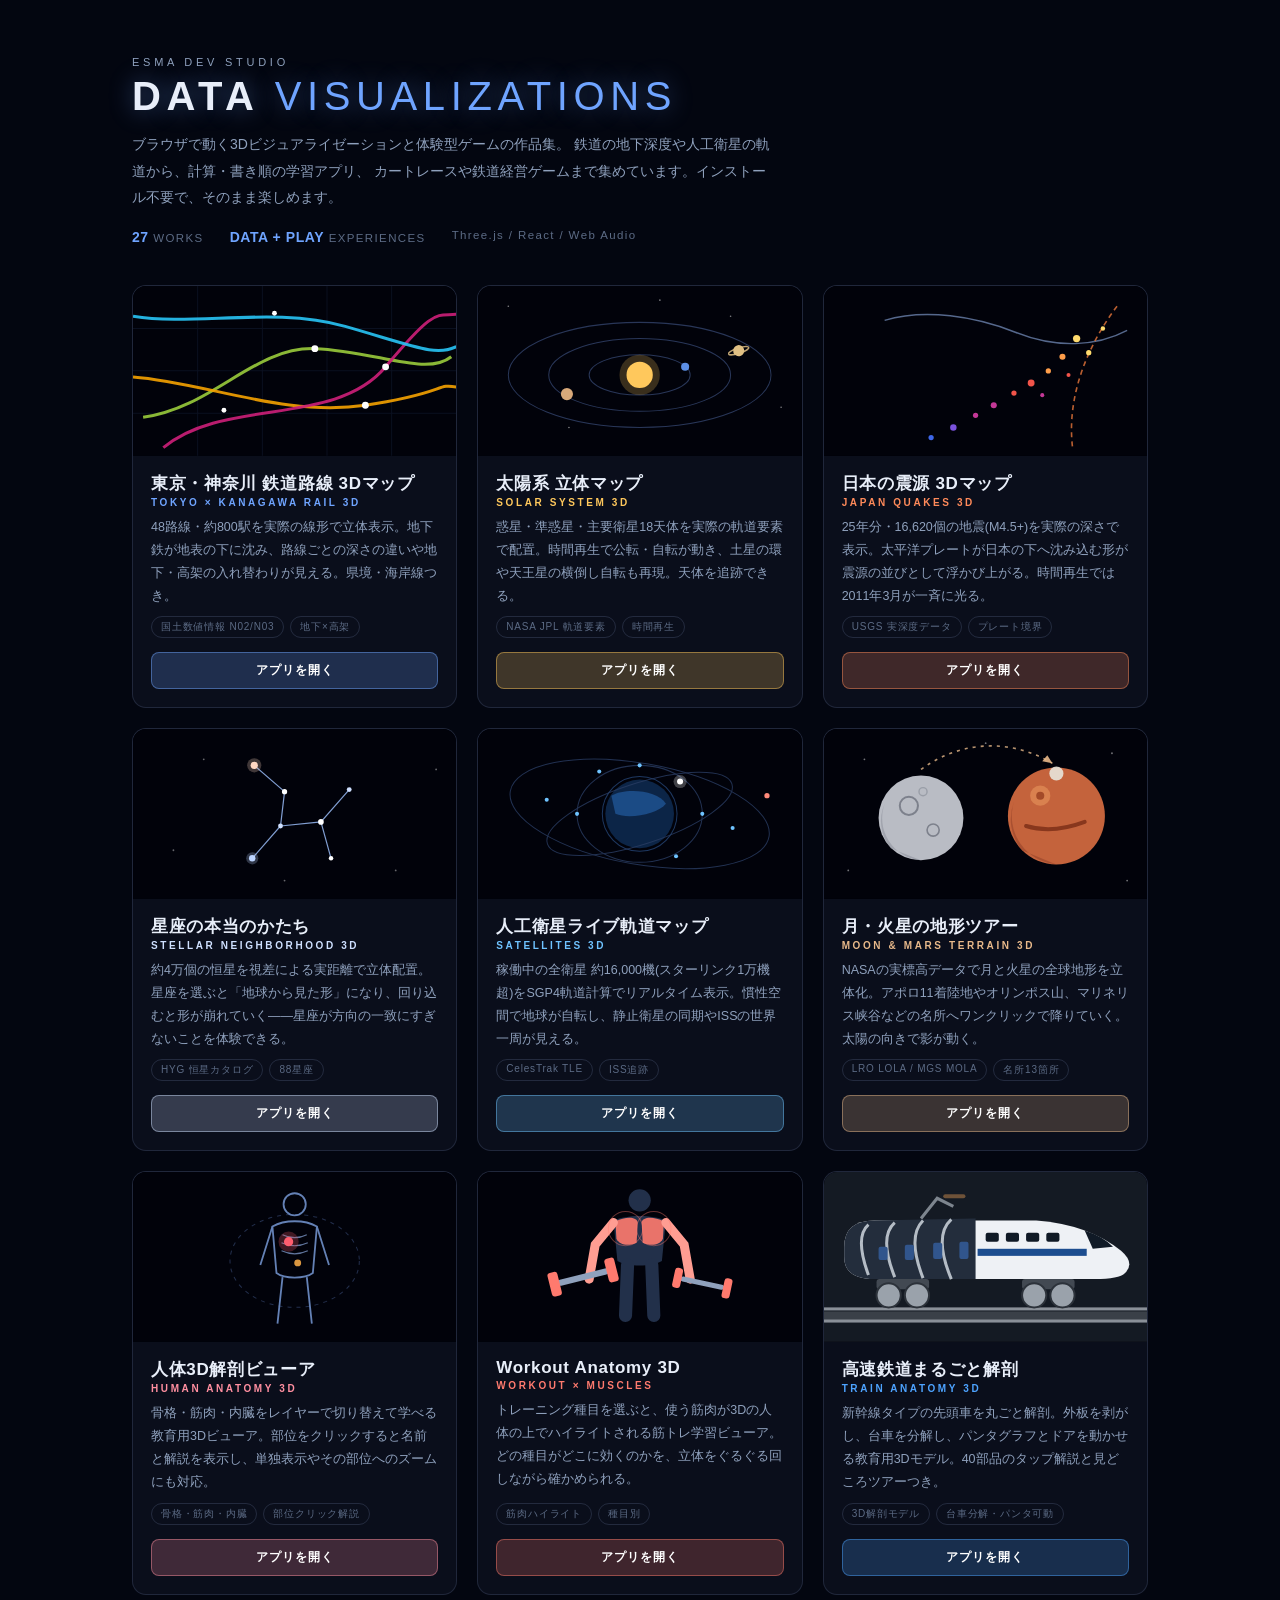
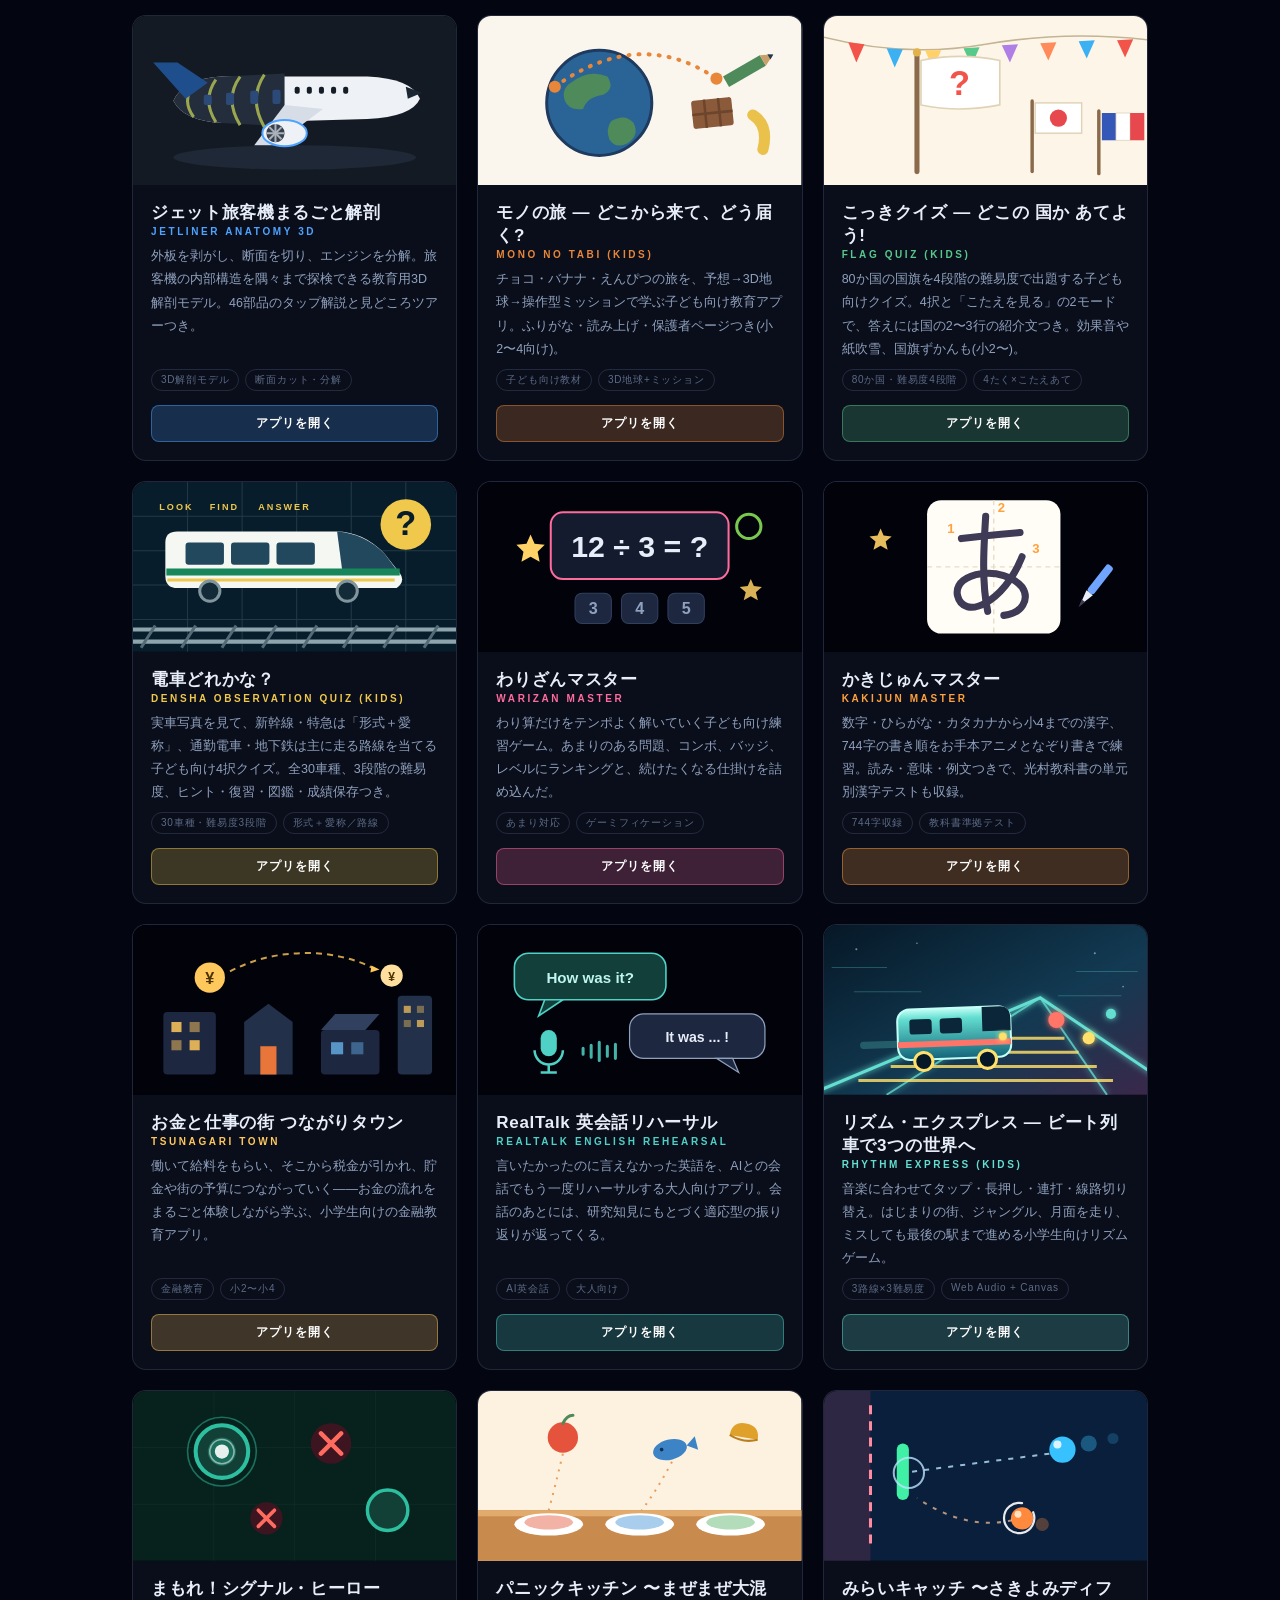
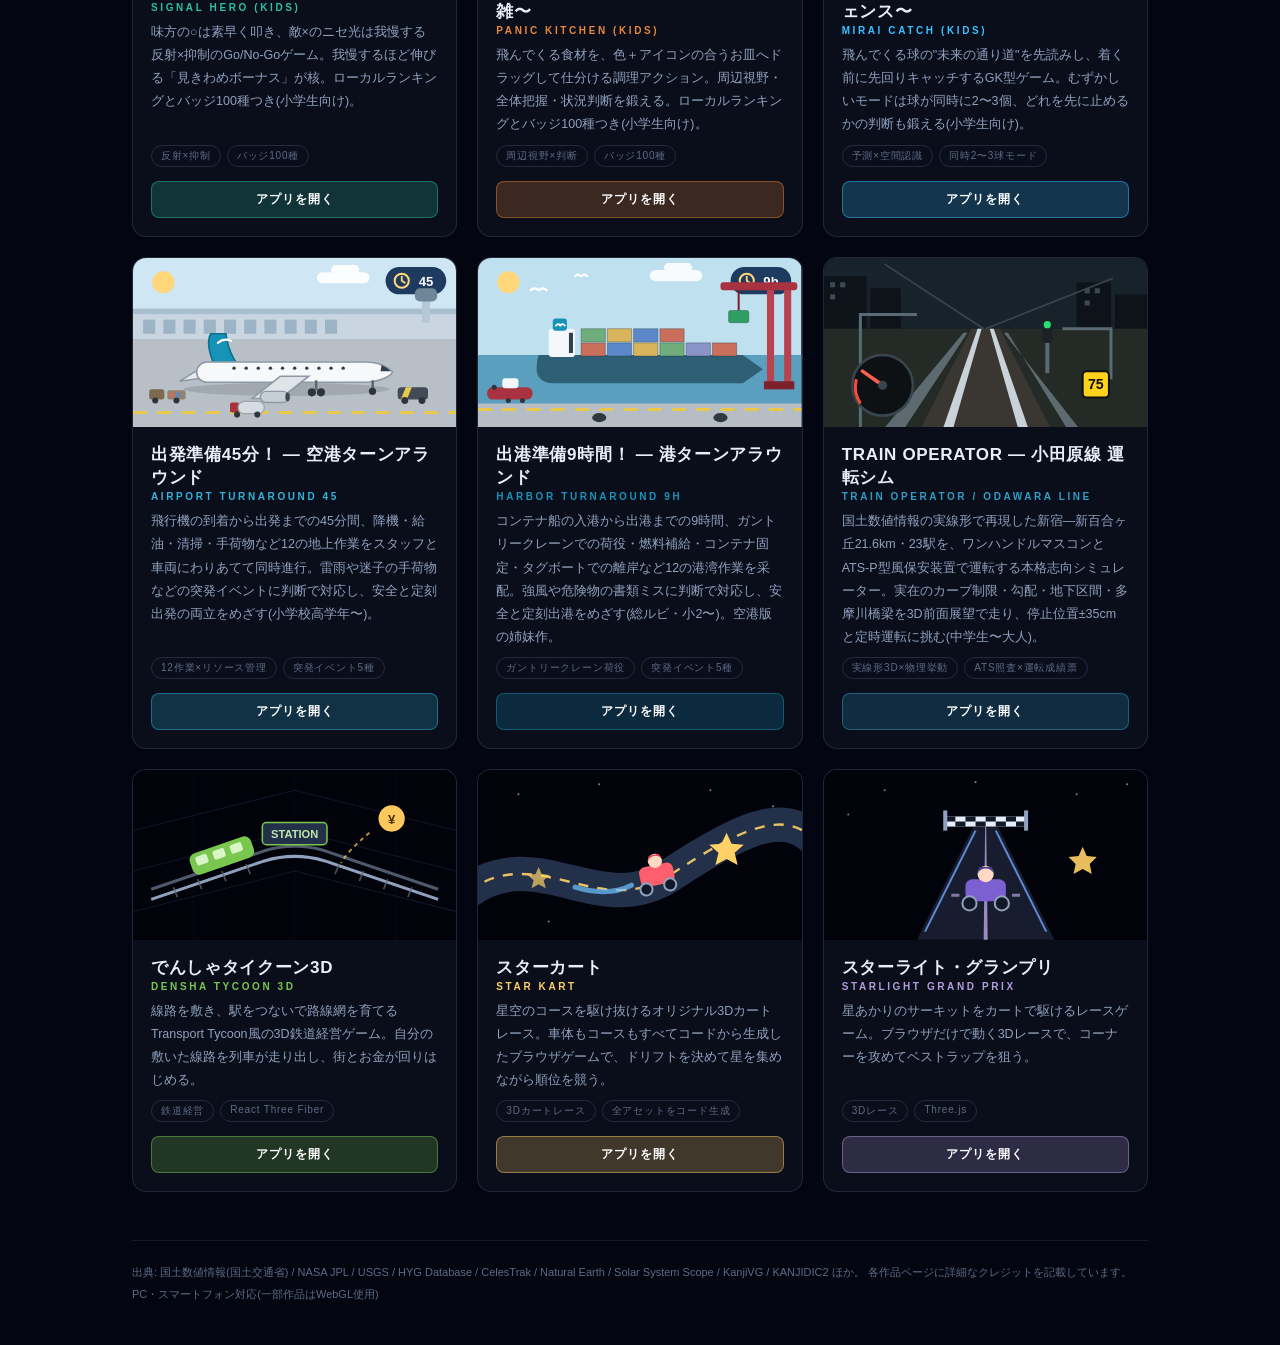
==== index.html @ 81627a3f "作品を8本追加 — 全27作品に - Workout Anatomy 3D (筋トレ×筋肉ハイライト) を解剖セクションへ - わりざんマスター / かきじゅんマスター / つながりタウン / Rea" ====
<!doctype html>
<html lang="ja">
<head>
<meta charset="UTF-8" />
<meta name="viewport" content="width=device-width, initial-scale=1.0" />
<title>ESMA DEV STUDIO — データビジュアライゼーション作品集</title>
<meta name="description" content="ブラウザで楽しめる3D作品と体験型ゲームの作品集。鉄道・宇宙・人体の立体表示に、学習アプリ「わりざんマスター」「かきじゅんマスター」「つながりタウン」、レース「スターカート」、経営「でんしゃタイクーン3D」、運転シミュレーター、英会話リハーサルまで全27作品。" />
<link rel="icon" href='data:image/svg+xml,<svg xmlns="http://www.w3.org/2000/svg" viewBox="0 0 100 100"><text y="80" font-size="80">✦</text></svg>' />
<style>
  :root {
    --bg: #030610;
    --panel: rgba(12, 17, 30, 0.85);
    --panel-border: rgba(150, 170, 220, 0.16);
    --text: #e8eef9;
    --text-dim: #8fa1bd;
    --text-faint: #5c6b85;
    --accent: #6fa4ff;
  }
  * { margin: 0; padding: 0; box-sizing: border-box; }
  body {
    background:
      radial-gradient(1200px 600px at 80% -10%, rgba(60, 90, 160, 0.16), transparent 60%),
      radial-gradient(900px 500px at 10% 110%, rgba(90, 60, 160, 0.10), transparent 60%),
      var(--bg);
    color: var(--text);
    font-family: "Segoe UI", "Yu Gothic UI", "Hiragino Sans", "Noto Sans JP", Meiryo, sans-serif;
    -webkit-font-smoothing: antialiased;
    min-height: 100vh;
  }
  .wrap { max-width: 1060px; margin: 0 auto; padding: 56px 22px 40px; }

  /* ---------- ヘッダー ---------- */
  .eyebrow { font-size: 11px; letter-spacing: 0.34em; color: var(--text-dim); }
  h1 {
    margin-top: 6px;
    font-size: clamp(28px, 5vw, 40px);
    font-weight: 800;
    letter-spacing: 0.14em;
    text-shadow: 0 0 24px rgba(111, 164, 255, 0.45);
  }
  h1 .thin { font-weight: 300; color: var(--accent); }
  .lede {
    margin-top: 12px;
    max-width: 640px;
    font-size: 14px;
    line-height: 1.9;
    color: var(--text-dim);
  }
  .stats {
    display: flex; flex-wrap: wrap; gap: 10px 26px;
    margin-top: 18px; font-size: 11.5px; color: var(--text-faint);
    letter-spacing: 0.12em;
  }
  .stats b { color: var(--accent); font-size: 14px; letter-spacing: 0.04em; }

  /* ---------- カード ---------- */
  .grid {
    margin-top: 40px;
    display: grid;
    grid-template-columns: repeat(auto-fit, minmax(300px, 1fr));
    gap: 20px;
  }
  .card {
    position: relative;
    display: flex; flex-direction: column;
    background: var(--panel);
    border: 1px solid var(--panel-border);
    border-radius: 14px;
    overflow: hidden;
    color: inherit;
    transition: transform 0.18s ease, border-color 0.18s ease, box-shadow 0.18s ease;
  }
  .card:hover {
    transform: translateY(-4px);
    border-color: var(--card-accent, var(--accent));
    box-shadow: 0 14px 40px rgba(0, 0, 0, 0.5), 0 0 24px color-mix(in srgb, var(--card-accent, var(--accent)) 25%, transparent);
  }
  .thumb { display: block; width: 100%; aspect-ratio: 16 / 8.4; background: #01020a; }
  .card-body { padding: 16px 18px 18px; display: flex; flex-direction: column; gap: 8px; flex: 1; }
  .card h2 { font-size: 17px; font-weight: 800; letter-spacing: 0.04em; }
  .card h2 .en {
    display: block; margin-top: 2px;
    font-size: 10px; font-weight: 600; letter-spacing: 0.26em; color: var(--card-accent, var(--accent));
  }
  .card p { font-size: 12.5px; line-height: 1.85; color: var(--text-dim); flex: 1; }
  .tags { display: flex; flex-wrap: wrap; gap: 6px; }
  .tag {
    font-size: 10px; letter-spacing: 0.08em; color: var(--text-faint);
    border: 1px solid rgba(150, 170, 220, 0.18); border-radius: 999px; padding: 3px 9px;
  }
  .card-links { display: flex; gap: 10px; margin-top: 6px; }
  .btn {
    flex: 1; text-align: center; text-decoration: none;
    font-size: 12px; font-weight: 700; letter-spacing: 0.08em;
    padding: 9px 0; border-radius: 8px;
    color: #fff; background: color-mix(in srgb, var(--card-accent, var(--accent)) 22%, transparent);
    border: 1px solid color-mix(in srgb, var(--card-accent, var(--accent)) 45%, transparent);
    transition: background 0.15s;
  }
  .btn:hover { background: color-mix(in srgb, var(--card-accent, var(--accent)) 38%, transparent); }
  /* カード全体をアプリへのリンクにする(stretched-link) */
  .btn.primary::after { content: ""; position: absolute; inset: 0; }

  /* ---------- フッター ---------- */
  footer {
    margin-top: 48px; padding-top: 20px;
    border-top: 1px solid rgba(150, 170, 220, 0.12);
    font-size: 11px; line-height: 2; color: var(--text-faint);
  }
</style>
</head>
<body>
<div class="wrap">
  <header>
    <div class="eyebrow">ESMA DEV STUDIO</div>
    <h1>DATA <span class="thin">VISUALIZATIONS</span></h1>
    <p class="lede">
      ブラウザで動く3Dビジュアライゼーションと体験型ゲームの作品集。
      鉄道の地下深度や人工衛星の軌道から、計算・書き順の学習アプリ、
      カートレースや鉄道経営ゲームまで集めています。インストール不要で、そのまま楽しめます。
    </p>
    <div class="stats">
      <span><b>27</b> WORKS</span>
      <span><b>DATA + PLAY</b> EXPERIENCES</span>
      <span>Three.js / React / Web Audio</span>
    </div>
  </header>

  <main class="grid">

    <!-- 鉄道 -->
    <div class="card" style="--card-accent:#6fa4ff">
      <svg class="thumb" viewBox="0 0 320 168" xmlns="http://www.w3.org/2000/svg">
        <rect width="320" height="168" fill="#01020a"/>
        <g opacity="0.25" stroke="#2a3d63" stroke-width="1">
          <path d="M0 42 H320 M0 84 H320 M0 126 H320 M64 0 V168 M128 0 V168 M192 0 V168 M256 0 V168"/>
        </g>
        <path d="M10 130 C 80 120, 120 60, 180 62 S 290 90, 315 70" fill="none" stroke="#9acb3b" stroke-width="3" opacity="0.9"/>
        <path d="M0 90 C 70 95, 150 130, 230 118 S 300 96, 320 100" fill="none" stroke="#f5a200" stroke-width="3" opacity="0.9"/>
        <path d="M30 160 C 90 110, 200 140, 250 80 S 300 30, 320 28" fill="none" stroke="#ce2079" stroke-width="3" opacity="0.9"/>
        <path d="M0 30 C 60 40, 140 20, 210 40 S 300 70, 320 60" fill="none" stroke="#29c5f6" stroke-width="3" opacity="0.9"/>
        <g fill="#fff">
          <circle cx="180" cy="62" r="3.4"/><circle cx="230" cy="118" r="3.4"/><circle cx="250" cy="80" r="3.4"/><circle cx="90" cy="123" r="2.4"/><circle cx="140" cy="27" r="2.4"/>
        </g>
      </svg>
      <div class="card-body">
        <h2>東京・神奈川 鉄道路線 3Dマップ<span class="en">TOKYO × KANAGAWA RAIL 3D</span></h2>
        <p>48路線・約800駅を実際の線形で立体表示。地下鉄が地表の下に沈み、路線ごとの深さの違いや地下・高架の入れ替わりが見える。県境・海岸線つき。</p>
        <div class="tags"><span class="tag">国土数値情報 N02/N03</span><span class="tag">地下×高架</span></div>
        <div class="card-links">
          <a class="btn primary" href="https://esma-dev-studio.github.io/tokyo-kanagawa-rail-3d/">アプリを開く</a>        </div>
      </div>
    </div>

    <!-- 太陽系 -->
    <div class="card" style="--card-accent:#ffc85c">
      <svg class="thumb" viewBox="0 0 320 168" xmlns="http://www.w3.org/2000/svg">
        <rect width="320" height="168" fill="#01020a"/>
        <g fill="#fff" opacity="0.5">
          <circle cx="30" cy="20" r="0.8"/><circle cx="90" cy="140" r="0.8"/><circle cx="250" cy="30" r="0.8"/><circle cx="300" cy="120" r="0.8"/><circle cx="180" cy="14" r="0.8"/>
        </g>
        <g fill="none" stroke="#3a4d7a" opacity="0.7">
          <ellipse cx="160" cy="88" rx="50" ry="20"/>
          <ellipse cx="160" cy="88" rx="90" ry="36"/>
          <ellipse cx="160" cy="88" rx="130" ry="52"/>
        </g>
        <circle cx="160" cy="88" r="13" fill="#ffc85c"/>
        <circle cx="160" cy="88" r="20" fill="#ffc85c" opacity="0.22"/>
        <circle cx="205" cy="80" r="4" fill="#5c8fe6"/>
        <circle cx="88" cy="107" r="6" fill="#d8a97a"/>
        <g transform="translate(258,64) rotate(-18)">
          <circle r="5.5" fill="#e0c084"/>
          <ellipse rx="10.5" ry="2.6" fill="none" stroke="#e0c084" stroke-width="1.4" opacity="0.85"/>
        </g>
      </svg>
      <div class="card-body">
        <h2>太陽系 立体マップ<span class="en">SOLAR SYSTEM 3D</span></h2>
        <p>惑星・準惑星・主要衛星18天体を実際の軌道要素で配置。時間再生で公転・自転が動き、土星の環や天王星の横倒し自転も再現。天体を追跡できる。</p>
        <div class="tags"><span class="tag">NASA JPL 軌道要素</span><span class="tag">時間再生</span></div>
        <div class="card-links">
          <a class="btn primary" href="https://esma-dev-studio.github.io/solar-system-3d/">アプリを開く</a>        </div>
      </div>
    </div>

    <!-- 震源 -->
    <div class="card" style="--card-accent:#ff8a5a">
      <svg class="thumb" viewBox="0 0 320 168" xmlns="http://www.w3.org/2000/svg">
        <rect width="320" height="168" fill="#01020a"/>
        <path d="M60 34 C 100 22, 150 30, 190 46 S 270 60, 300 44" fill="none" stroke="#7a93c4" stroke-width="1.4" opacity="0.7"/>
        <path d="M290 20 C 260 60, 240 110, 246 160" fill="none" stroke="#e8763a" stroke-width="1.6" opacity="0.8" stroke-dasharray="5 4"/>
        <g>
          <circle cx="250" cy="52" r="3.6" fill="#ffdb6e"/><circle cx="262" cy="66" r="2.6" fill="#ffdb6e"/>
          <circle cx="236" cy="70" r="3" fill="#ff9e4a"/><circle cx="222" cy="84" r="2.6" fill="#ff9e4a"/>
          <circle cx="205" cy="96" r="3.4" fill="#f2544a"/><circle cx="188" cy="106" r="2.6" fill="#f2544a"/>
          <circle cx="168" cy="118" r="3" fill="#c43897"/><circle cx="150" cy="128" r="2.6" fill="#c43897"/>
          <circle cx="128" cy="140" r="3.2" fill="#7a52dc"/><circle cx="106" cy="150" r="2.6" fill="#3d66e8"/>
          <circle cx="276" cy="42" r="2.2" fill="#ffdb6e"/><circle cx="216" cy="108" r="2" fill="#c43897"/><circle cx="242" cy="88" r="2" fill="#f2544a"/>
        </g>
      </svg>
      <div class="card-body">
        <h2>日本の震源 3Dマップ<span class="en">JAPAN QUAKES 3D</span></h2>
        <p>25年分・16,620個の地震(M4.5+)を実際の深さで表示。太平洋プレートが日本の下へ沈み込む形が震源の並びとして浮かび上がる。時間再生では2011年3月が一斉に光る。</p>
        <div class="tags"><span class="tag">USGS 実深度データ</span><span class="tag">プレート境界</span></div>
        <div class="card-links">
          <a class="btn primary" href="https://esma-dev-studio.github.io/japan-quakes-3d/">アプリを開く</a>        </div>
      </div>
    </div>

    <!-- 星座 -->
    <div class="card" style="--card-accent:#cfe0ff">
      <svg class="thumb" viewBox="0 0 320 168" xmlns="http://www.w3.org/2000/svg">
        <rect width="320" height="168" fill="#01020a"/>
        <g fill="#fff" opacity="0.4">
          <circle cx="40" cy="120" r="0.9"/><circle cx="70" cy="30" r="0.9"/><circle cx="260" cy="140" r="0.9"/><circle cx="300" cy="40" r="0.9"/><circle cx="150" cy="150" r="0.9"/>
        </g>
        <g stroke="#8fb0e8" stroke-width="1.2" opacity="0.9" fill="none">
          <path d="M120 36 L150 62 L146 96 L118 128 M146 96 L186 92 L214 60 M186 92 L196 128"/>
        </g>
        <g>
          <circle cx="120" cy="36" r="3.6" fill="#ffd9c4"/>
          <circle cx="150" cy="62" r="2.6" fill="#fff"/>
          <circle cx="146" cy="96" r="2.4" fill="#cfe0ff"/>
          <circle cx="118" cy="128" r="3.2" fill="#bcd4ff"/>
          <circle cx="186" cy="92" r="2.8" fill="#fff"/>
          <circle cx="214" cy="60" r="2.4" fill="#cfe0ff"/>
          <circle cx="196" cy="128" r="2.2" fill="#fff"/>
        </g>
        <circle cx="120" cy="36" r="7" fill="#ffd9c4" opacity="0.25"/>
        <circle cx="118" cy="128" r="6" fill="#bcd4ff" opacity="0.25"/>
      </svg>
      <div class="card-body">
        <h2>星座の本当のかたち<span class="en">STELLAR NEIGHBORHOOD 3D</span></h2>
        <p>約4万個の恒星を視差による実距離で立体配置。星座を選ぶと「地球から見た形」になり、回り込むと形が崩れていく——星座が方向の一致にすぎないことを体験できる。</p>
        <div class="tags"><span class="tag">HYG 恒星カタログ</span><span class="tag">88星座</span></div>
        <div class="card-links">
          <a class="btn primary" href="https://esma-dev-studio.github.io/constellations-3d/">アプリを開く</a>        </div>
      </div>
    </div>

    <!-- 人工衛星 -->
    <div class="card" style="--card-accent:#6fc3ff">
      <svg class="thumb" viewBox="0 0 320 168" xmlns="http://www.w3.org/2000/svg">
        <rect width="320" height="168" fill="#01020a"/>
        <circle cx="160" cy="84" r="34" fill="#0c2547"/>
        <path d="M132 66 C 145 58, 178 60, 186 74 C 178 84, 150 90, 136 84 Z" fill="#1d4f8c" opacity="0.9"/>
        <circle cx="160" cy="84" r="37" fill="none" stroke="#3b6fb8" opacity="0.5"/>
        <g fill="none" stroke="#2a3d63" opacity="0.8">
          <ellipse cx="160" cy="84" rx="62" ry="48"/>
          <ellipse cx="160" cy="84" rx="96" ry="30" transform="rotate(-18 160 84)"/>
          <ellipse cx="160" cy="84" rx="130" ry="50" transform="rotate(10 160 84)"/>
        </g>
        <g fill="#6fc3ff">
          <circle cx="160" cy="36" r="2"/><circle cx="222" cy="84" r="2"/><circle cx="98" cy="84" r="2"/>
          <circle cx="68" cy="70" r="2"/><circle cx="252" cy="98" r="2"/><circle cx="196" cy="126" r="2"/><circle cx="120" cy="42" r="2"/>
        </g>
        <circle cx="286" cy="66" r="2.6" fill="#ff8a7a"/>
        <circle cx="200" cy="52" r="3" fill="#fff"/>
        <circle cx="200" cy="52" r="6.5" fill="#fff" opacity="0.25"/>
      </svg>
      <div class="card-body">
        <h2>人工衛星ライブ軌道マップ<span class="en">SATELLITES 3D</span></h2>
        <p>稼働中の全衛星 約16,000機(スターリンク1万機超)をSGP4軌道計算でリアルタイム表示。慣性空間で地球が自転し、静止衛星の同期やISSの世界一周が見える。</p>
        <div class="tags"><span class="tag">CelesTrak TLE</span><span class="tag">ISS追跡</span></div>
        <div class="card-links">
          <a class="btn primary" href="https://esma-dev-studio.github.io/satellites-3d/">アプリを開く</a>        </div>
      </div>
    </div>

    <!-- 月・火星地形 -->
    <div class="card" style="--card-accent:#e8b98a">
      <svg class="thumb" viewBox="0 0 320 168" xmlns="http://www.w3.org/2000/svg">
        <rect width="320" height="168" fill="#01020a"/>
        <g fill="#fff" opacity="0.45">
          <circle cx="40" cy="30" r="0.9"/><circle cx="285" cy="24" r="0.9"/><circle cx="160" cy="14" r="0.9"/><circle cx="300" cy="150" r="0.9"/><circle cx="24" cy="140" r="0.9"/>
        </g>
        <!-- 月 -->
        <circle cx="96" cy="88" r="42" fill="#b9bcc4"/>
        <path d="M60 74 A42 42 0 0 0 66 118 L 96 130 A42 42 0 0 1 60 74 Z" fill="#8f939d" opacity="0.55"/>
        <circle cx="84" cy="76" r="9" fill="none" stroke="#7d818c" stroke-width="2"/>
        <circle cx="108" cy="100" r="6" fill="none" stroke="#7d818c" stroke-width="1.6"/>
        <circle cx="98" cy="62" r="4" fill="none" stroke="#83879291" stroke-width="1.4"/>
        <!-- 火星 -->
        <circle cx="230" cy="86" r="48" fill="#c4633c"/>
        <path d="M188 72 A48 48 0 0 0 196 120 L 230 134 A48 48 0 0 1 188 72 Z" fill="#8f3f26" opacity="0.5"/>
        <path d="M200 96 Q 226 104 258 92" fill="none" stroke="#7e3018" stroke-width="4" stroke-linecap="round" opacity="0.85"/>
        <circle cx="214" cy="66" r="10" fill="#d9814f"/>
        <circle cx="214" cy="66" r="4" fill="#a34a28"/>
        <circle cx="230" cy="44" r="7" fill="#e8e4da" opacity="0.9"/>
        <!-- 飛行アーク -->
        <path d="M96 40 C 140 8, 190 12, 226 34" fill="none" stroke="#e8b98a" stroke-width="1.6" stroke-dasharray="3 5" opacity="0.8"/>
        <polygon points="226,34 216,32 221,26" fill="#e8b98a" opacity="0.9"/>
      </svg>
      <div class="card-body">
        <h2>月・火星の地形ツアー<span class="en">MOON & MARS TERRAIN 3D</span></h2>
        <p>NASAの実標高データで月と火星の全球地形を立体化。アポロ11着陸地やオリンポス山、マリネリス峡谷などの名所へワンクリックで降りていく。太陽の向きで影が動く。</p>
        <div class="tags"><span class="tag">LRO LOLA / MGS MOLA</span><span class="tag">名所13箇所</span></div>
        <div class="card-links">
          <a class="btn primary" href="https://esma-dev-studio.github.io/planet-terrain-3d/">アプリを開く</a>
        </div>
      </div>
    </div>

    <!-- 人体 -->
    <div class="card" style="--card-accent:#ff8fa0">
      <svg class="thumb" viewBox="0 0 320 168" xmlns="http://www.w3.org/2000/svg">
        <rect width="320" height="168" fill="#01020a"/>
        <ellipse cx="160" cy="88" rx="64" ry="46" fill="none" stroke="#3a4d7a" opacity="0.6" stroke-dasharray="4 5"/>
        <g fill="none" stroke="#6f8fc8" stroke-width="1.8" opacity="0.9">
          <circle cx="160" cy="32" r="11"/>
          <path d="M138 54 C 150 47, 170 47, 182 54 L 178 100 C 170 106, 150 106, 142 100 Z"/>
          <path d="M138 54 L 126 92 M182 54 L 194 92"/>
          <path d="M148 104 L 143 150 M172 104 L 177 150"/>
        </g>
        <g fill="none" stroke="#8aa8dd" stroke-width="1.1" opacity="0.7">
          <path d="M148 62 Q 160 68 172 62"/>
          <path d="M147 70 Q 160 76 173 70"/>
          <path d="M147 78 Q 160 84 173 78"/>
        </g>
        <circle cx="154" cy="69" r="4.6" fill="#ff5d6e"/>
        <circle cx="154" cy="69" r="10" fill="#ff5d6e" opacity="0.25"/>
        <circle cx="163" cy="90" r="3.4" fill="#ffb14a" opacity="0.85"/>
      </svg>
      <div class="card-body">
        <h2>人体3D解剖ビューア<span class="en">HUMAN ANATOMY 3D</span></h2>
        <p>骨格・筋肉・内臓をレイヤーで切り替えて学べる教育用3Dビューア。部位をクリックすると名前と解説を表示し、単独表示やその部位へのズームにも対応。</p>
        <div class="tags"><span class="tag">骨格・筋肉・内臓</span><span class="tag">部位クリック解説</span></div>
        <div class="card-links">
          <a class="btn primary" href="https://esma-dev-studio.github.io/anatomy-3d-viewer/">アプリを開く</a>        </div>
      </div>
    </div>

    <!-- 筋トレ3D -->
    <div class="card" style="--card-accent:#ff7a6e">
      <svg class="thumb" viewBox="0 0 320 168" xmlns="http://www.w3.org/2000/svg">
        <rect width="320" height="168" fill="#01020a"/>
        <!-- 人体(正面) 胸・腕ハイライト -->
        <g transform="translate(160,14)">
          <circle cx="0" cy="14" r="11" fill="#22304a"/>
          <path d="M-26 34 C -12 28, 12 28, 26 34 L 22 74 C 12 80, -12 80, -22 74 Z" fill="#22304a"/>
          <path d="M-24 35 C -14 30, -3 30, -2 36 L -3 56 C -12 60, -20 58, -23 52 Z" fill="#ff7a6e" opacity="0.9"/>
          <path d="M24 35 C 14 30, 3 30, 2 36 L 3 56 C 12 60, 20 58, 23 52 Z" fill="#ff7a6e" opacity="0.9"/>
          <path d="M-26 36 L -44 58 L -50 92" stroke="#ff9d92" stroke-width="9" stroke-linecap="round" fill="none"/>
          <path d="M26 36 L 44 58 L 50 92" stroke="#ff9d92" stroke-width="9" stroke-linecap="round" fill="none"/>
          <path d="M-12 78 L -14 128 M12 78 L 14 128" stroke="#22304a" stroke-width="13" stroke-linecap="round"/>
        </g>
        <!-- ダンベル -->
        <g transform="translate(104,104) rotate(-14)">
          <rect x="-26" y="-3" width="52" height="6" rx="3" fill="#8fa1bd"/>
          <rect x="-34" y="-12" width="10" height="24" rx="3" fill="#ff7a6e"/>
          <rect x="24" y="-12" width="10" height="24" rx="3" fill="#ff7a6e"/>
        </g>
        <g transform="translate(222,110) rotate(12)">
          <rect x="-22" y="-2.5" width="44" height="5" rx="2.5" fill="#8fa1bd"/>
          <rect x="-29" y="-10" width="8" height="20" rx="3" fill="#ff7a6e"/>
          <rect x="21" y="-10" width="8" height="20" rx="3" fill="#ff7a6e"/>
        </g>
        <!-- 効いている部位のパルス -->
        <circle cx="146" cy="56" r="17" fill="none" stroke="#ff7a6e" opacity="0.4"/>
        <circle cx="174" cy="56" r="17" fill="none" stroke="#ff7a6e" opacity="0.4"/>
      </svg>
      <div class="card-body">
        <h2>Workout Anatomy 3D<span class="en">WORKOUT × MUSCLES</span></h2>
        <p>トレーニング種目を選ぶと、使う筋肉が3Dの人体の上でハイライトされる筋トレ学習ビューア。どの種目がどこに効くのかを、立体をぐるぐる回しながら確かめられる。</p>
        <div class="tags"><span class="tag">筋肉ハイライト</span><span class="tag">種目別</span></div>
        <div class="card-links">
          <a class="btn primary" href="https://esma-dev-studio.github.io/workout-anatomy-3d/">アプリを開く</a>        </div>
      </div>
    </div>

    <!-- 高速鉄道まるごと解剖 -->
    <div class="card" style="--card-accent:#4da3ff">
      <svg class="thumb" viewBox="0 0 320 168" xmlns="http://www.w3.org/2000/svg">
        <rect width="320" height="168" fill="#141a23"/>
        <!-- 線路 -->
        <rect x="0" y="138" width="320" height="10" fill="#3a4048"/>
        <rect x="0" y="134" width="320" height="3" fill="#8a9098"/>
        <rect x="0" y="146" width="320" height="3" fill="#8a9098"/>
        <!-- 車体(前半カットで内部) -->
        <path d="M20 74 q0 -26 30 -26 L210 48 q52 4 84 30 q14 12 4 22 q-6 6 -30 6 L50 106 q-30 0 -30 -22 Z" fill="#eef1f5"/>
        <path d="M20 74 q0 -26 30 -26 L150 46 L150 106 L50 106 q-30 0 -30 -22 Z" fill="#232d3c"/>
        <!-- 骨組み -->
        <g stroke="#b4bcc5" stroke-width="3" fill="none">
          <path d="M44 52 q-14 12 0 50"/>
          <path d="M70 50 q-16 14 0 54"/>
          <path d="M98 48 q-16 16 0 57"/>
          <path d="M126 47 q-18 16 0 59"/>
        </g>
        <!-- 座席 -->
        <g fill="#31558c">
          <rect x="54" y="74" width="9" height="13" rx="2"/>
          <rect x="80" y="72" width="9" height="15" rx="2"/>
          <rect x="108" y="70" width="9" height="16" rx="2"/>
          <rect x="134" y="69" width="9" height="17" rx="2"/>
        </g>
        <!-- 青帯・窓・運転台 -->
        <rect x="152" y="76" width="108" height="7" fill="#1c4d8f"/>
        <g fill="#101a26">
          <rect x="160" y="60" width="13" height="9" rx="2"/>
          <rect x="180" y="60" width="13" height="9" rx="2"/>
          <rect x="200" y="60" width="13" height="9" rx="2"/>
          <rect x="220" y="60" width="13" height="9" rx="2"/>
        </g>
        <path d="M258 58 q18 6 28 16 l-20 2 Z" fill="#101a26"/>
        <!-- パンタグラフ -->
        <g stroke="#7d858e" stroke-width="3" fill="none">
          <path d="M96 46 L112 26 L128 34"/>
        </g>
        <rect x="118" y="22" width="22" height="4" rx="2" fill="#6e5238"/>
        <!-- 台車 -->
        <g fill="#424952">
          <rect x="52" y="106" width="52" height="10" rx="3"/>
          <rect x="196" y="106" width="52" height="10" rx="3"/>
        </g>
        <g fill="#9aa2ab" stroke="#2c323a" stroke-width="2">
          <circle cx="64" cy="122" r="12"/>
          <circle cx="92" cy="122" r="12"/>
          <circle cx="208" cy="122" r="12"/>
          <circle cx="236" cy="122" r="12"/>
        </g>
      </svg>
      <div class="card-body">
        <h2>高速鉄道まるごと解剖<span class="en">TRAIN ANATOMY 3D</span></h2>
        <p>新幹線タイプの先頭車を丸ごと解剖。外板を剥がし、台車を分解し、パンタグラフとドアを動かせる教育用3Dモデル。40部品のタップ解説と見どころツアーつき。</p>
        <div class="tags"><span class="tag">3D解剖モデル</span><span class="tag">台車分解・パンタ可動</span></div>
        <div class="card-links">
          <a class="btn primary" href="https://esma-dev-studio.github.io/train-anatomy-3d/">アプリを開く</a>
        </div>
      </div>
    </div>

    <!-- ジェット旅客機まるごと解剖 -->
    <div class="card" style="--card-accent:#4da3ff">
      <svg class="thumb" viewBox="0 0 320 168" xmlns="http://www.w3.org/2000/svg">
        <rect width="320" height="168" fill="#141a23"/>
        <ellipse cx="160" cy="140" rx="120" ry="12" fill="#1e2836"/>
        <!-- 胴体(後半は外板・前半はカットして内部) -->
        <path d="M40 84 q10 -22 48 -24 L232 60 q44 2 52 22 q-8 18 -52 20 L88 106 q-38 -2 -48 -22 Z" fill="#eef1f5"/>
        <path d="M40 84 q10 -22 48 -24 L150 57 L150 109 L88 106 q-38 -2 -48 -22 Z" fill="#232d3c"/>
        <!-- フレーム(黄緑の骨) -->
        <g stroke="#9aa74e" stroke-width="3" fill="none">
          <path d="M60 68 q-12 16 0 32"/>
          <path d="M82 63 q-14 20 0 42"/>
          <path d="M106 60 q-16 22 0 48"/>
          <path d="M130 58 q-16 24 0 52"/>
        </g>
        <!-- 座席 -->
        <g fill="#2c4a78">
          <rect x="70" y="78" width="8" height="10" rx="2"/>
          <rect x="92" y="76" width="8" height="12" rx="2"/>
          <rect x="116" y="74" width="8" height="13" rx="2"/>
          <rect x="138" y="73" width="8" height="14" rx="2"/>
        </g>
        <!-- コックピット窓・客室窓 -->
        <path d="M270 70 l16 6 l-14 6 Z" fill="#1b2733"/>
        <g fill="#141c26">
          <rect x="160" y="70" width="5" height="7" rx="2"/>
          <rect x="172" y="70" width="5" height="7" rx="2"/>
          <rect x="184" y="70" width="5" height="7" rx="2"/>
          <rect x="196" y="70" width="5" height="7" rx="2"/>
          <rect x="208" y="70" width="5" height="7" rx="2"/>
        </g>
        <!-- 尾翼 -->
        <path d="M52 82 L20 46 L44 46 L74 66 Z" fill="#1f4e8c"/>
        <!-- 主翼+エンジン -->
        <path d="M150 88 L120 128 L140 128 L188 92 Z" fill="#d7dde6"/>
        <ellipse cx="150" cy="116" rx="22" ry="13" fill="#eef1f5" stroke="#4da3ff" stroke-width="2"/>
        <circle cx="141" cy="116" r="9" fill="#39404b"/>
        <g stroke="#aab2bc" stroke-width="2">
          <line x1="141" y1="107" x2="141" y2="125"/>
          <line x1="132" y1="116" x2="150" y2="116"/>
          <line x1="135" y1="110" x2="147" y2="122"/>
          <line x1="147" y1="110" x2="135" y2="122"/>
        </g>
      </svg>
      <div class="card-body">
        <h2>ジェット旅客機まるごと解剖<span class="en">JETLINER ANATOMY 3D</span></h2>
        <p>外板を剥がし、断面を切り、エンジンを分解。旅客機の内部構造を隅々まで探検できる教育用3D解剖モデル。46部品のタップ解説と見どころツアーつき。</p>
        <div class="tags"><span class="tag">3D解剖モデル</span><span class="tag">断面カット・分解</span></div>
        <div class="card-links">
          <a class="btn primary" href="https://esma-dev-studio.github.io/aircraft-anatomy-3d/">アプリを開く</a>
        </div>
      </div>
    </div>

    <!-- モノの旅 -->
    <div class="card" style="--card-accent:#e8873a">
      <svg class="thumb" viewBox="0 0 320 168" xmlns="http://www.w3.org/2000/svg">
        <rect width="320" height="168" fill="#faf6ee"/>
        <circle cx="120" cy="86" r="52" fill="#2a6496"/>
        <path d="M92 66 q18 -14 36 -6 q8 12 -4 18 q-16 2 -20 14 q-14 2 -18 -8 q-4 -12 6 -18 Z" fill="#4f8a5b"/>
        <path d="M132 104 q14 -8 22 2 q6 12 -6 20 q-12 6 -18 -4 q-4 -10 2 -18 Z" fill="#4f8a5b"/>
        <circle cx="120" cy="86" r="52" fill="none" stroke="#1f3a5f" stroke-width="3"/>
        <path d="M76 70 Q 160 10 236 62" fill="none" stroke="#e8873a" stroke-width="4" stroke-linecap="round" stroke-dasharray="1 9"/>
        <circle cx="76" cy="70" r="6" fill="#e8873a"/>
        <circle cx="236" cy="62" r="6" fill="#e8873a"/>
        <g transform="translate(232,96) rotate(-6)">
          <rect x="-20" y="-14" width="40" height="28" rx="3" fill="#8a5a3b"/>
          <line x1="-7" y1="-14" x2="-7" y2="14" stroke="#6d452c" stroke-width="2.5"/>
          <line x1="7" y1="-14" x2="7" y2="14" stroke="#6d452c" stroke-width="2.5"/>
          <line x1="-20" y1="0" x2="20" y2="0" stroke="#6d452c" stroke-width="2.5"/>
        </g>
        <g transform="translate(280,120)">
          <path d="M-8 -22 q16 10 10 34" fill="none" stroke="#e9c14b" stroke-width="11" stroke-linecap="round"/>
        </g>
        <g transform="translate(268,52) rotate(-30)">
          <rect x="-26" y="-6" width="42" height="12" fill="#4f8a5b"/>
          <path d="M16 -6 L28 0 L16 6 Z" fill="#c9a06a"/>
          <path d="M23 -3 L28 0 L23 3 Z" fill="#22384f"/>
        </g>
      </svg>
      <div class="card-body">
        <h2>モノの旅 ― どこから来て、どう届く?<span class="en">MONO NO TABI (KIDS)</span></h2>
        <p>チョコ・バナナ・えんぴつの旅を、予想→3D地球→操作型ミッションで学ぶ子ども向け教育アプリ。ふりがな・読み上げ・保護者ページつき(小2〜4向け)。</p>
        <div class="tags"><span class="tag">子ども向け教材</span><span class="tag">3D地球+ミッション</span></div>
        <div class="card-links">
          <a class="btn primary" href="https://esma-dev-studio.github.io/mono-no-tabi/">アプリを開く</a>
        </div>
      </div>
    </div>

    <!-- こっきクイズ -->
    <div class="card" style="--card-accent:#57c98a">
      <svg class="thumb" viewBox="0 0 320 168" xmlns="http://www.w3.org/2000/svg">
        <rect width="320" height="168" fill="#fdf6e8"/>
        <!-- 万国旗ガーランド -->
        <path d="M-4 20 Q 80 42 160 28 T 324 24" fill="none" stroke="#c4b494" stroke-width="1.6"/>
        <g>
          <polygon points="24,26 40,28 32,46" fill="#f2544a"/>
          <polygon points="62,32 78,33 70,51" fill="#3bb0f2"/>
          <polygon points="100,34 116,34 108,52" fill="#ffd166"/>
          <polygon points="138,32 154,31 146,49" fill="#57c98a"/>
          <polygon points="176,29 192,28 184,46" fill="#b07fe6"/>
          <polygon points="214,27 230,26 222,44" fill="#ff8a5a"/>
          <polygon points="252,25 268,24 260,42" fill="#3bb0f2"/>
          <polygon points="290,24 306,23 298,41" fill="#f2544a"/>
        </g>
        <!-- 大きな旗: はてな -->
        <g transform="translate(92,96)">
          <line x1="0" y1="-56" x2="0" y2="58" stroke="#8a6a4a" stroke-width="5" stroke-linecap="round"/>
          <circle cx="0" cy="-60" r="4" fill="#e2b34a"/>
          <path d="M4 -52 Q 42 -60 82 -52 L 82 -8 Q 42 0 4 -8 Z" fill="#ffffff" stroke="#e0d2b6" stroke-width="1.6"/>
          <text x="42" y="-18" font-size="34" font-weight="800" text-anchor="middle" fill="#f2544a" font-family="Segoe UI, sans-serif">?</text>
        </g>
        <!-- 日の丸 -->
        <g transform="translate(206,122)">
          <line x1="0" y1="-38" x2="0" y2="32" stroke="#8a6a4a" stroke-width="3.4" stroke-linecap="round"/>
          <rect x="3" y="-36" width="46" height="30" fill="#ffffff" stroke="#e0d2b6" stroke-width="1.4"/>
          <circle cx="26" cy="-21" r="8.5" fill="#e6484d"/>
        </g>
        <!-- 三色旗 -->
        <g transform="translate(272,128)">
          <line x1="0" y1="-34" x2="0" y2="28" stroke="#8a6a4a" stroke-width="3.4" stroke-linecap="round"/>
          <rect x="3" y="-32" width="14" height="27" fill="#3557b7"/>
          <rect x="17" y="-32" width="14" height="27" fill="#ffffff" stroke="#e0d2b6" stroke-width="0.8"/>
          <rect x="31" y="-32" width="14" height="27" fill="#e6484d"/>
        </g>
      </svg>
      <div class="card-body">
        <h2>こっきクイズ ― どこの 国か あてよう!<span class="en">FLAG QUIZ (KIDS)</span></h2>
        <p>80か国の国旗を4段階の難易度で出題する子ども向けクイズ。4択と「こたえを見る」の2モードで、答えには国の2〜3行の紹介文つき。効果音や紙吹雪、国旗ずかんも(小2〜)。</p>
        <div class="tags"><span class="tag">80か国・難易度4段階</span><span class="tag">4たく×こたえあて</span></div>
        <div class="card-links">
          <a class="btn primary" href="https://esma-dev-studio.github.io/flag-quiz/">アプリを開く</a>
        </div>
      </div>
    </div>

    <!-- 電車どれかな？ -->
    <div class="card" style="--card-accent:#f0c84b">
      <svg class="thumb" viewBox="0 0 320 168" xmlns="http://www.w3.org/2000/svg">
        <rect width="320" height="168" fill="#071d2b"/>
        <g opacity="0.28" stroke="#6a8794" stroke-width="1">
          <path d="M0 34 H320 M0 68 H320 M0 102 H320 M0 136 H320"/>
          <path d="M54 0 V168 M108 0 V168 M162 0 V168 M216 0 V168 M270 0 V168"/>
        </g>
        <!-- 線路 -->
        <path d="M0 146 H320" stroke="#8fa5ad" stroke-width="4"/>
        <path d="M0 158 H320" stroke="#8fa5ad" stroke-width="4"/>
        <g stroke="#526b76" stroke-width="3">
          <path d="M22 142 L8 164 M62 142 L48 164 M102 142 L88 164 M142 142 L128 164 M182 142 L168 164 M222 142 L208 164 M262 142 L248 164 M302 142 L288 164"/>
        </g>
        <!-- 電車 -->
        <g transform="translate(24 42)">
          <path d="M8 18 Q8 7 20 7 H177 Q204 7 225 29 L240 48 Q246 56 237 63 H20 Q8 63 8 51 Z" fill="#f4f7f2"/>
          <path d="M178 7 Q205 9 225 29 L237 45 H183 Z" fill="#22485d"/>
          <rect x="28" y="18" width="38" height="22" rx="3" fill="#22485d"/>
          <rect x="73" y="18" width="38" height="22" rx="3" fill="#22485d"/>
          <rect x="118" y="18" width="38" height="22" rx="3" fill="#22485d"/>
          <path d="M9 47 H240" stroke="#17875b" stroke-width="7"/>
          <path d="M10 55 H235" stroke="#f0c84b" stroke-width="3"/>
          <circle cx="52" cy="66" r="10" fill="#132b38" stroke="#81959d" stroke-width="3"/>
          <circle cx="188" cy="66" r="10" fill="#132b38" stroke="#81959d" stroke-width="3"/>
        </g>
        <!-- クイズ記号 -->
        <g transform="translate(270 42)">
          <circle r="25" fill="#f0c84b"/>
          <text x="0" y="10" font-size="34" font-weight="900" text-anchor="middle" fill="#071d2b" font-family="Segoe UI, sans-serif">?</text>
        </g>
        <g fill="#f0c84b" font-family="Segoe UI, sans-serif" font-size="9" font-weight="700" letter-spacing="2">
          <text x="26" y="28">LOOK</text>
          <text x="76" y="28">FIND</text>
          <text x="124" y="28">ANSWER</text>
        </g>
      </svg>
      <div class="card-body">
        <h2>電車どれかな？<span class="en">DENSHA OBSERVATION QUIZ (KIDS)</span></h2>
        <p>実車写真を見て、新幹線・特急は「形式＋愛称」、通勤電車・地下鉄は主に走る路線を当てる子ども向け4択クイズ。全30車種、3段階の難易度、ヒント・復習・図鑑・成績保存つき。</p>
        <div class="tags"><span class="tag">30車種・難易度3段階</span><span class="tag">形式＋愛称／路線</span></div>
        <div class="card-links">
          <a class="btn primary" href="https://esma-dev-studio.github.io/densha-dorekana/">アプリを開く</a>
        </div>
      </div>
    </div>

    <!-- わりざんマスター -->
    <div class="card" style="--card-accent:#ff6b9d">
      <svg class="thumb" viewBox="0 0 320 168" xmlns="http://www.w3.org/2000/svg">
        <rect width="320" height="168" fill="#01020a"/>
        <!-- 問題カード -->
        <rect x="72" y="30" width="176" height="66" rx="12" fill="#141b2e" stroke="#ff6b9d" stroke-width="2"/>
        <text x="160" y="74" font-size="30" font-weight="800" text-anchor="middle" fill="#e8eef9" font-family="Segoe UI, sans-serif">12 ÷ 3 = ?</text>
        <!-- テンキー -->
        <g fill="#1d2740" stroke="#31405f">
          <rect x="96" y="110" width="36" height="30" rx="7"/>
          <rect x="142" y="110" width="36" height="30" rx="7"/>
          <rect x="188" y="110" width="36" height="30" rx="7"/>
        </g>
        <g font-size="16" font-weight="700" text-anchor="middle" fill="#8fa1bd" font-family="Segoe UI, sans-serif">
          <text x="114" y="131">3</text><text x="160" y="131">4</text><text x="206" y="131">5</text>
        </g>
        <!-- コンボ星 -->
        <g fill="#ffd166">
          <path d="M52 52 l4 9 10 1 -7 7 2 10 -9 -5 -9 5 2 -10 -7 -7 10 -1 Z"/>
          <path d="M270 96 l3 7 8 1 -6 5 2 8 -7 -4 -7 4 2 -8 -6 -5 8 -1 Z" opacity="0.85"/>
        </g>
        <circle cx="268" cy="44" r="12" fill="none" stroke="#7ac74f" stroke-width="3"/>
      </svg>
      <div class="card-body">
        <h2>わりざんマスター<span class="en">WARIZAN MASTER</span></h2>
        <p>わり算だけをテンポよく解いていく子ども向け練習ゲーム。あまりのある問題、コンボ、バッジ、レベルにランキングと、続けたくなる仕掛けを詰め込んだ。</p>
        <div class="tags"><span class="tag">あまり対応</span><span class="tag">ゲーミフィケーション</span></div>
        <div class="card-links">
          <a class="btn primary" href="https://esma-dev-studio.github.io/warizan-quiz/">アプリを開く</a>        </div>
      </div>
    </div>

    <!-- かきじゅんマスター -->
    <div class="card" style="--card-accent:#ffa13c">
      <svg class="thumb" viewBox="0 0 320 168" xmlns="http://www.w3.org/2000/svg">
        <rect width="320" height="168" fill="#01020a"/>
        <!-- 田字格カード -->
        <rect x="102" y="18" width="132" height="132" rx="14" fill="#fffdf6"/>
        <g stroke="#e8ddca" stroke-width="1.4" stroke-dasharray="5 4">
          <path d="M102 84 H234 M168 18 V150"/>
        </g>
        <!-- 「あ」の3画 -->
        <g fill="none" stroke="#3f3a55" stroke-width="7" stroke-linecap="round">
          <path d="M136 56 C 152 54, 172 52, 194 50"/>
          <path d="M160 34 C 158 66, 156 100, 162 128"/>
          <path d="M196 74 C 178 120, 138 138, 132 112 C 128 88, 178 82, 196 104 C 204 116, 196 130, 178 132"/>
        </g>
        <!-- 画数番号 -->
        <g font-size="13" font-weight="800" font-family="Segoe UI, sans-serif" fill="#ffa13c">
          <text x="122" y="50">1</text><text x="172" y="30">2</text><text x="206" y="70">3</text>
        </g>
        <!-- 筆 -->
        <g transform="translate(258,116) rotate(38)">
          <rect x="-4" y="-42" width="8" height="34" rx="3" fill="#6fa4ff"/>
          <path d="M-4 -8 L 0 8 L 4 -8 Z" fill="#e8eef9"/>
          <path d="M-2 2 L 0 10 L 2 2 Z" fill="#3f3a55"/>
        </g>
        <path d="M56 46 l3 7 8 1 -6 5 2 8 -7 -4 -7 4 2 -8 -6 -5 8 -1 Z" fill="#ffd166" opacity="0.9"/>
      </svg>
      <div class="card-body">
        <h2>かきじゅんマスター<span class="en">KAKIJUN MASTER</span></h2>
        <p>数字・ひらがな・カタカナから小4までの漢字、744字の書き順をお手本アニメとなぞり書きで練習。読み・意味・例文つきで、光村教科書の単元別漢字テストも収録。</p>
        <div class="tags"><span class="tag">744字収録</span><span class="tag">教科書準拠テスト</span></div>
        <div class="card-links">
          <a class="btn primary" href="https://esma-dev-studio.github.io/kakijun-app/">アプリを開く</a>        </div>
      </div>
    </div>

    <!-- つながりタウン -->
    <div class="card" style="--card-accent:#ffc85c">
      <svg class="thumb" viewBox="0 0 320 168" xmlns="http://www.w3.org/2000/svg">
        <rect width="320" height="168" fill="#01020a"/>
        <!-- 街並み -->
        <g>
          <rect x="30" y="86" width="52" height="62" rx="4" fill="#1d2740"/>
          <rect x="38" y="96" width="10" height="10" fill="#ffc85c" opacity="0.85"/><rect x="56" y="96" width="10" height="10" fill="#ffc85c" opacity="0.5"/>
          <rect x="38" y="114" width="10" height="10" fill="#ffc85c" opacity="0.5"/><rect x="56" y="114" width="10" height="10" fill="#ffc85c" opacity="0.85"/>
          <path d="M110 148 V 96 L 134 78 L 158 96 V 148 Z" fill="#22304a"/>
          <rect x="126" y="120" width="16" height="28" fill="#e8763a"/>
          <rect x="186" y="104" width="58" height="44" rx="4" fill="#1d2740"/>
          <path d="M186 104 L 200 88 H 244 L 230 104 Z" fill="#31405f"/>
          <rect x="196" y="116" width="12" height="12" fill="#6fc3ff" opacity="0.7"/><rect x="216" y="116" width="12" height="12" fill="#6fc3ff" opacity="0.4"/>
          <rect x="262" y="70" width="34" height="78" rx="4" fill="#22304a"/>
          <rect x="268" y="80" width="7" height="7" fill="#ffc85c" opacity="0.7"/><rect x="281" y="80" width="7" height="7" fill="#ffc85c" opacity="0.4"/>
          <rect x="268" y="94" width="7" height="7" fill="#ffc85c" opacity="0.4"/><rect x="281" y="94" width="7" height="7" fill="#ffc85c" opacity="0.7"/>
        </g>
        <!-- コインの循環 -->
        <path d="M96 46 C 140 22, 200 22, 240 44" fill="none" stroke="#ffc85c" stroke-width="2" stroke-dasharray="6 5" opacity="0.8"/>
        <path d="M236 40 l8 4 -9 3 Z" fill="#ffc85c"/>
        <g>
          <circle cx="76" cy="52" r="15" fill="#ffc85c"/>
          <text x="76" y="58" font-size="16" font-weight="800" text-anchor="middle" fill="#4a3300" font-family="Segoe UI, sans-serif">¥</text>
          <circle cx="256" cy="50" r="11" fill="#ffdf9e"/>
          <text x="256" y="55" font-size="12" font-weight="800" text-anchor="middle" fill="#4a3300" font-family="Segoe UI, sans-serif">¥</text>
        </g>
      </svg>
      <div class="card-body">
        <h2>お金と仕事の街 つながりタウン<span class="en">TSUNAGARI TOWN</span></h2>
        <p>働いて給料をもらい、そこから税金が引かれ、貯金や街の予算につながっていく——お金の流れをまるごと体験しながら学ぶ、小学生向けの金融教育アプリ。</p>
        <div class="tags"><span class="tag">金融教育</span><span class="tag">小2〜小4</span></div>
        <div class="card-links">
          <a class="btn primary" href="https://esma-dev-studio.github.io/tsunagari-town/">アプリを開く</a>        </div>
      </div>
    </div>

    <!-- RealTalk 英会話リハーサル -->
    <div class="card" style="--card-accent:#4fd1c5">
      <svg class="thumb" viewBox="0 0 320 168" xmlns="http://www.w3.org/2000/svg">
        <rect width="320" height="168" fill="#01020a"/>
        <!-- 吹き出し(AI) -->
        <g>
          <rect x="36" y="28" width="150" height="46" rx="14" fill="#123f3a" stroke="#4fd1c5" stroke-width="1.6"/>
          <path d="M66 74 L 60 90 L 84 74 Z" fill="#123f3a" stroke="#4fd1c5" stroke-width="1.6"/>
          <text x="111" y="57" font-size="15" font-weight="700" text-anchor="middle" fill="#bff5ee" font-family="Segoe UI, sans-serif">How was it?</text>
        </g>
        <!-- 吹き出し(自分) -->
        <g>
          <rect x="150" y="88" width="134" height="44" rx="14" fill="#1d2740" stroke="#8fa1bd" stroke-width="1.2"/>
          <path d="M252 132 L 258 146 L 236 132 Z" fill="#1d2740" stroke="#8fa1bd" stroke-width="1.2"/>
          <text x="217" y="116" font-size="14" font-weight="700" text-anchor="middle" fill="#e8eef9" font-family="Segoe UI, sans-serif">It was ... !</text>
        </g>
        <!-- マイクと波形 -->
        <g transform="translate(70,120)">
          <rect x="-8" y="-16" width="16" height="26" rx="8" fill="#4fd1c5"/>
          <path d="M-14 4 A 14 14 0 0 0 14 4 M0 18 V 26 M -8 26 H 8" stroke="#4fd1c5" stroke-width="2.5" fill="none"/>
        </g>
        <g stroke="#4fd1c5" stroke-linecap="round" stroke-width="3" opacity="0.85">
          <path d="M104 128 v-6 M112 131 v-12 M120 134 v-18 M128 130 v-10 M136 132 v-14"/>
        </g>
      </svg>
      <div class="card-body">
        <h2>RealTalk 英会話リハーサル<span class="en">REALTALK ENGLISH REHEARSAL</span></h2>
        <p>言いたかったのに言えなかった英語を、AIとの会話でもう一度リハーサルする大人向けアプリ。会話のあとには、研究知見にもとづく適応型の振り返りが返ってくる。</p>
        <div class="tags"><span class="tag">AI英会話</span><span class="tag">大人向け</span></div>
        <div class="card-links">
          <a class="btn primary" href="https://esma-dev-studio.github.io/realtalk-english-rehearsal/">アプリを開く</a>        </div>
      </div>
    </div>

    <!-- リズム・エクスプレス -->
    <div class="card" style="--card-accent:#63ded0">
      <svg class="thumb" viewBox="0 0 320 168" xmlns="http://www.w3.org/2000/svg" role="img" aria-label="光る線路を走るリズム列車">
        <defs>
          <linearGradient id="rx-sky" x1="0" y1="0" x2="1" y2="1">
            <stop offset="0" stop-color="#061827"/>
            <stop offset="0.58" stop-color="#123a52"/>
            <stop offset="1" stop-color="#3a284a"/>
          </linearGradient>
          <linearGradient id="rx-train" x1="0" y1="0" x2="0" y2="1">
            <stop offset="0" stop-color="#c4fff7"/>
            <stop offset="0.2" stop-color="#63ded0"/>
            <stop offset="1" stop-color="#14647a"/>
          </linearGradient>
          <filter id="rx-glow" x="-40%" y="-40%" width="180%" height="180%">
            <feGaussianBlur stdDeviation="3" result="blur"/>
            <feMerge><feMergeNode in="blur"/><feMergeNode in="SourceGraphic"/></feMerge>
          </filter>
        </defs>
        <rect width="320" height="168" fill="url(#rx-sky)"/>
        <g fill="#c4fff7" opacity="0.52">
          <circle cx="32" cy="24" r="1"/><circle cx="92" cy="18" r="0.8"/><circle cx="268" cy="28" r="1"/><circle cx="296" cy="61" r="0.8"/>
        </g>
        <g stroke="#63ded0" stroke-linecap="round" opacity="0.28">
          <path d="M8 42 H62"/><path d="M30 66 H96"/><path d="M250 46 H310"/><path d="M232 70 H294"/>
        </g>
        <g stroke="#63ded0" fill="none" filter="url(#rx-glow)">
          <path d="M-10 166 L214 72 L330 150" stroke-width="3"/>
          <path d="M62 168 L214 72 L280 168" stroke-width="2" opacity="0.78"/>
        </g>
        <g stroke="#ffe06b" stroke-width="3" opacity="0.82">
          <path d="M34 154 L286 154"/><path d="M66 140 L270 140"/><path d="M98 126 L252 126"/><path d="M130 112 L238 112"/>
        </g>
        <g transform="translate(72 84) rotate(-2)">
          <path d="M-34 34 H0" stroke="#63ded0" stroke-width="7" opacity="0.25" stroke-linecap="round"/>
          <rect x="0" y="0" width="112" height="50" rx="12" fill="url(#rx-train)" stroke="#c4fff7" stroke-width="2"/>
          <path d="M84 0 H102 Q112 0 112 12 V24 H84 Z" fill="#0b2638"/>
          <rect x="12" y="10" width="22" height="15" rx="3" fill="#0b2638"/>
          <rect x="42" y="10" width="22" height="15" rx="3" fill="#0b2638"/>
          <path d="M0 35 H112" stroke="#ff7468" stroke-width="6"/>
          <circle cx="25" cy="52" r="9" fill="#061827" stroke="#ffe06b" stroke-width="3"/>
          <circle cx="88" cy="52" r="9" fill="#061827" stroke="#ffe06b" stroke-width="3"/>
          <circle cx="104" cy="30" r="4" fill="#ffe06b" filter="url(#rx-glow)"/>
        </g>
        <g filter="url(#rx-glow)">
          <circle cx="230" cy="94" r="8" fill="#ff7468"/><circle cx="262" cy="112" r="6" fill="#ffe06b"/><circle cx="284" cy="88" r="5" fill="#63ded0"/>
        </g>
      </svg>
      <div class="card-body">
        <h2>リズム・エクスプレス ― ビート列車で3つの世界へ<span class="en">RHYTHM EXPRESS (KIDS)</span></h2>
        <p>音楽に合わせてタップ・長押し・連打・線路切り替え。はじまりの街、ジャングル、月面を走り、ミスしても最後の駅まで進める小学生向けリズムゲーム。</p>
        <div class="tags"><span class="tag">3路線×3難易度</span><span class="tag">Web Audio + Canvas</span></div>
        <div class="card-links">
          <a class="btn primary" href="https://esma-dev-studio.github.io/rhythm-express/">アプリを開く</a>
        </div>
      </div>
    </div>

    <!-- シグナル・ヒーロー -->
    <div class="card" style="--card-accent:#2cc0a0">
      <svg class="thumb" viewBox="0 0 320 168" xmlns="http://www.w3.org/2000/svg">
        <rect width="320" height="168" fill="#07211c"/>
        <g opacity="0.25" stroke="#1c4a40" stroke-width="1">
          <path d="M0 56 H320 M0 112 H320 M80 0 V168 M160 0 V168 M240 0 V168"/>
        </g>
        <!-- 味方○ (Go) -->
        <g>
          <circle cx="88" cy="60" r="26" fill="#123f36"/>
          <circle cx="88" cy="60" r="26" fill="none" stroke="#2cc0a0" stroke-width="4"/>
          <circle cx="88" cy="60" r="14" fill="#2cc0a0" opacity="0.35"/>
          <circle cx="88" cy="60" r="34" fill="none" stroke="#2cc0a0" stroke-width="1.6" opacity="0.5"/>
        </g>
        <g>
          <circle cx="252" cy="118" r="20" fill="#123f36"/>
          <circle cx="252" cy="118" r="20" fill="none" stroke="#2cc0a0" stroke-width="3.4"/>
        </g>
        <!-- 敵× (No-Go) -->
        <g>
          <circle cx="196" cy="52" r="20" fill="#3d1520"/>
          <g stroke="#ff6b5e" stroke-width="4.4" stroke-linecap="round">
            <line x1="186" y1="42" x2="206" y2="62"/><line x1="206" y1="42" x2="186" y2="62"/>
          </g>
        </g>
        <g>
          <circle cx="132" cy="126" r="16" fill="#3d1520"/>
          <g stroke="#ff6b5e" stroke-width="3.6" stroke-linecap="round">
            <line x1="124" y1="118" x2="140" y2="134"/><line x1="140" y1="118" x2="124" y2="134"/>
          </g>
        </g>
        <!-- タップの手 -->
        <circle cx="88" cy="60" r="7" fill="#fff" opacity="0.9"/>
        <circle cx="88" cy="60" r="12" fill="none" stroke="#fff" stroke-width="1.6" opacity="0.5"/>
      </svg>
      <div class="card-body">
        <h2>まもれ！シグナル・ヒーロー<span class="en">SIGNAL HERO (KIDS)</span></h2>
        <p>味方の○は素早く叩き、敵×のニセ光は我慢する反射×抑制のGo/No-Goゲーム。我慢するほど伸びる「見きわめボーナス」が核。ローカルランキングとバッジ100種つき(小学生向け)。</p>
        <div class="tags"><span class="tag">反射×抑制</span><span class="tag">バッジ100種</span></div>
        <div class="card-links">
          <a class="btn primary" href="https://esma-dev-studio.github.io/kids-sports-games/signal-hero/">アプリを開く</a>
        </div>
      </div>
    </div>

    <!-- パニックキッチン -->
    <div class="card" style="--card-accent:#e8873a">
      <svg class="thumb" viewBox="0 0 320 168" xmlns="http://www.w3.org/2000/svg">
        <rect width="320" height="168" fill="#fdf1e0"/>
        <!-- カウンター -->
        <rect x="0" y="118" width="320" height="50" fill="#c98a4e"/>
        <rect x="0" y="118" width="320" height="6" fill="#e2aa6c"/>
        <!-- お皿×3 (色つき) -->
        <g>
          <ellipse cx="70" cy="132" rx="34" ry="11" fill="#fff"/>
          <ellipse cx="70" cy="130" rx="24" ry="7" fill="#f2b3a6"/>
          <ellipse cx="160" cy="132" rx="34" ry="11" fill="#fff"/>
          <ellipse cx="160" cy="130" rx="24" ry="7" fill="#a9cdec"/>
          <ellipse cx="250" cy="132" rx="34" ry="11" fill="#fff"/>
          <ellipse cx="250" cy="130" rx="24" ry="7" fill="#b3ddba"/>
        </g>
        <!-- 飛んでくる食材 -->
        <circle cx="84" cy="46" r="15" fill="#e5533c"/>
        <path d="M84 32 q4 -8 10 -8" fill="none" stroke="#4f8a5b" stroke-width="3" stroke-linecap="round"/>
        <g transform="translate(190,58) rotate(-14)">
          <ellipse rx="17" ry="10" fill="#3d84c6"/>
          <path d="M17 0 L27 -7 L27 7 Z" fill="#3d84c6"/>
          <circle cx="-8" cy="-2" r="1.8" fill="#0f2f4a"/>
        </g>
        <g transform="translate(264,40) rotate(10)">
          <path d="M-14 6 Q -14 -8 0 -8 Q 14 -8 14 6 Z" fill="#e0a12a"/>
          <path d="M-14 6 Q 0 12 14 6" fill="none" stroke="#b97f1c" stroke-width="2"/>
        </g>
        <!-- 軌道 -->
        <path d="M84 62 Q 76 96 70 118" fill="none" stroke="#e8873a" stroke-width="2" stroke-dasharray="2 6" opacity="0.8"/>
        <path d="M192 70 Q 176 100 162 118" fill="none" stroke="#e8873a" stroke-width="2" stroke-dasharray="2 6" opacity="0.8"/>
      </svg>
      <div class="card-body">
        <h2>パニックキッチン 〜まぜまぜ大混雑〜<span class="en">PANIC KITCHEN (KIDS)</span></h2>
        <p>飛んでくる食材を、色＋アイコンの合うお皿へドラッグして仕分ける調理アクション。周辺視野・全体把握・状況判断を鍛える。ローカルランキングとバッジ100種つき(小学生向け)。</p>
        <div class="tags"><span class="tag">周辺視野×判断</span><span class="tag">バッジ100種</span></div>
        <div class="card-links">
          <a class="btn primary" href="https://esma-dev-studio.github.io/kids-sports-games/panic-kitchen/">アプリを開く</a>
        </div>
      </div>
    </div>

    <!-- みらいキャッチ -->
    <div class="card" style="--card-accent:#37c2ff">
      <svg class="thumb" viewBox="0 0 320 168" xmlns="http://www.w3.org/2000/svg">
        <rect width="320" height="168" fill="#0a1f3c"/>
        <!-- ゴールゾーン -->
        <rect x="0" y="0" width="46" height="168" fill="#ff5470" opacity="0.14"/>
        <line x1="46" y1="14" x2="46" y2="154" stroke="#ff8ba0" stroke-width="3" stroke-dasharray="9 7"/>
        <!-- キャッチャー -->
        <rect x="72" y="52" width="12" height="56" rx="6" fill="#40f0a4"/>
        <!-- ボール1(直進)＋予測線 -->
        <circle cx="236" cy="58" r="13" fill="#37c2ff"/>
        <circle cx="231" cy="53" r="4" fill="#dcf3ff"/>
        <line x1="223" y1="62" x2="86" y2="80" stroke="#b9e4ff" stroke-width="2" stroke-dasharray="5 7" opacity="0.8"/>
        <circle cx="84" cy="81" r="15" fill="none" stroke="#b9e4ff" stroke-width="2" opacity="0.8"/>
        <!-- ボール2(カーブ) -->
        <circle cx="196" cy="126" r="11" fill="#ff8a3d"/>
        <circle cx="192" cy="122" r="3.4" fill="#ffe2c6"/>
        <path d="M207 120 A 15 15 0 1 1 196 111" fill="none" stroke="#fff" stroke-width="2.2" stroke-linecap="round" opacity="0.9"/>
        <path d="M186 128 Q 140 138 92 106" fill="none" stroke="#ffc79a" stroke-width="2" stroke-dasharray="4 7" opacity="0.7"/>
        <!-- 残像 -->
        <circle cx="262" cy="52" r="8" fill="#37c2ff" opacity="0.35"/>
        <circle cx="286" cy="47" r="5.5" fill="#37c2ff" opacity="0.2"/>
        <circle cx="216" cy="132" r="6.5" fill="#ff8a3d" opacity="0.3"/>
      </svg>
      <div class="card-body">
        <h2>みらいキャッチ 〜さきよみディフェンス〜<span class="en">MIRAI CATCH (KIDS)</span></h2>
        <p>飛んでくる球の"未来の通り道"を先読みし、着く前に先回りキャッチするGK型ゲーム。むずかしいモードは球が同時に2〜3個、どれを先に止めるかの判断も鍛える(小学生向け)。</p>
        <div class="tags"><span class="tag">予測×空間認識</span><span class="tag">同時2〜3球モード</span></div>
        <div class="card-links">
          <a class="btn primary" href="https://esma-dev-studio.github.io/kids-sports-games/mirai-catch/">アプリを開く</a>
        </div>
      </div>
    </div>

    <!-- 出発準備45分！ -->
    <div class="card" style="--card-accent:#2fb4d8">
      <svg class="thumb" viewBox="0 0 320 168" xmlns="http://www.w3.org/2000/svg">
        <rect width="320" height="168" fill="#cfe6f4"/>
        <circle cx="30" cy="24" r="11" fill="#ffd77a"/>
        <g fill="#ffffff" opacity="0.9">
          <rect x="182" y="14" width="52" height="11" rx="5.5"/>
          <rect x="196" y="7" width="28" height="9" rx="4.5"/>
        </g>
        <!-- 45分バッジ -->
        <g>
          <rect x="250" y="9" width="60" height="27" rx="13.5" fill="#1e3a5f"/>
          <circle cx="266" cy="22.5" r="7" fill="none" stroke="#ffd77a" stroke-width="2"/>
          <path d="M266 18.5 V22.5 L269 24.5" stroke="#ffd77a" stroke-width="1.8" fill="none" stroke-linecap="round"/>
          <text x="290" y="27.5" font-size="13" font-weight="800" text-anchor="middle" fill="#ffffff" font-family="Segoe UI, sans-serif">45</text>
        </g>
        <!-- ターミナルと管制塔 -->
        <rect x="0" y="50" width="320" height="6" fill="#a9bfd0"/>
        <rect x="0" y="56" width="320" height="24" fill="#c9d6e2"/>
        <g fill="#9db4c6">
          <rect x="10" y="61" width="12" height="14"/><rect x="30" y="61" width="12" height="14"/>
          <rect x="50" y="61" width="12" height="14"/><rect x="70" y="61" width="12" height="14"/>
          <rect x="90" y="61" width="12" height="14"/><rect x="110" y="61" width="12" height="14"/>
          <rect x="130" y="61" width="12" height="14"/><rect x="150" y="61" width="12" height="14"/>
          <rect x="170" y="61" width="12" height="14"/><rect x="190" y="61" width="12" height="14"/>
        </g>
        <rect x="286" y="40" width="8" height="24" fill="#b6c8d6"/>
        <rect x="279" y="30" width="22" height="13" rx="5" fill="#6f8598"/>
        <!-- エプロン(駐機場) -->
        <rect y="80" width="320" height="88" fill="#b8bfc7"/>
        <g stroke="#e8c84a" stroke-width="3" stroke-dasharray="14 10">
          <line x1="0" y1="153" x2="320" y2="153"/>
        </g>
        <!-- 機体の影 -->
        <ellipse cx="152" cy="130" rx="102" ry="6.5" fill="rgba(40,50,60,0.16)"/>
        <!-- 飛行機(機首右) -->
        <path d="M64 111 L46 122 L74 118 Z" fill="#e7ebef" stroke="#8d99a5" stroke-width="1.6"/>
        <path d="M80 105 C74 90 73 81 77 75 L92 75 C93 85 97 96 103 105 Z" fill="#1793b8" stroke="#0e6f8c" stroke-width="1.6"/>
        <path d="M84 84 Q90 79 97 82" fill="none" stroke="#ffffff" stroke-width="2.2" stroke-linecap="round"/>
        <path d="M74 103 H230 C243 103 253 108 257 113 C253 118 243 123 230 123 H74 C67 123 63 118 63 113 C63 108 67 103 74 103 Z" fill="#f6f8fa" stroke="#8d99a5" stroke-width="1.6"/>
        <path d="M246 106 C250 108 253 110 255 112 L245 112 Z" fill="#33414f"/>
        <g fill="#33414f">
          <circle cx="100" cy="109" r="1.7"/><circle cx="112" cy="109" r="1.7"/><circle cx="124" cy="109" r="1.7"/>
          <circle cx="136" cy="109" r="1.7"/><circle cx="148" cy="109" r="1.7"/><circle cx="160" cy="109" r="1.7"/>
          <circle cx="172" cy="109" r="1.7"/><circle cx="184" cy="109" r="1.7"/><circle cx="196" cy="109" r="1.7"/>
          <circle cx="208" cy="109" r="1.7"/>
        </g>
        <path d="M146 117 L118 139 L146 139 L174 117 Z" fill="#dfe4e9" stroke="#8d99a5" stroke-width="1.6"/>
        <rect x="126" y="132" width="28" height="11" rx="5.5" fill="#c7ced5" stroke="#8d99a5" stroke-width="1.4"/>
        <ellipse cx="153" cy="137.5" rx="2.2" ry="4.4" fill="#3d4854"/>
        <rect x="236" y="121" width="2.5" height="9" fill="#5b6570"/>
        <circle cx="237" cy="132" r="3.6" fill="#2d343d"/>
        <rect x="180" y="121" width="2.5" height="10" fill="#5b6570"/>
        <circle cx="177" cy="133" r="4" fill="#2d343d"/><circle cx="186" cy="133" r="4" fill="#2d343d"/>
        <!-- プッシュバック車両 -->
        <g>
          <rect x="262" y="128" width="30" height="12" rx="3.5" fill="#414b58"/>
          <path d="M270 128 L276 128 L271 140 L265 140 Z" fill="#e8c84a"/>
          <circle cx="269" cy="141" r="3.4" fill="#2d343d"/><circle cx="286" cy="141" r="3.4" fill="#2d343d"/>
        </g>
        <!-- 手荷物カート -->
        <g>
          <rect x="16" y="130" width="15" height="10" rx="2.5" fill="#7c6a4f"/>
          <rect x="34" y="131" width="18" height="9" rx="2" fill="#94826a"/>
          <rect x="37" y="133" width="4" height="5" fill="#c96f5c"/><rect x="43" y="133" width="4" height="5" fill="#5c88c9"/>
          <circle cx="22" cy="141" r="3" fill="#2d343d"/><circle cx="43" cy="141" r="3" fill="#2d343d"/>
        </g>
        <!-- 給油車 -->
        <g>
          <rect x="96" y="143" width="9" height="10" rx="2" fill="#a8323f"/>
          <rect x="104" y="142" width="26" height="12" rx="6" fill="#d7dce2" stroke="#9aa4ad" stroke-width="1.2"/>
          <circle cx="103" cy="155" r="3" fill="#2d343d"/><circle cx="123" cy="155" r="3" fill="#2d343d"/>
        </g>
      </svg>
      <div class="card-body">
        <h2>出発準備45分！ ― 空港ターンアラウンド<span class="en">AIRPORT TURNAROUND 45</span></h2>
        <p>飛行機の到着から出発までの45分間、降機・給油・清掃・手荷物など12の地上作業をスタッフと車両にわりあてて同時進行。雷雨や迷子の手荷物などの突発イベントに判断で対応し、安全と定刻出発の両立をめざす(小学校高学年〜)。</p>
        <div class="tags"><span class="tag">12作業×リソース管理</span><span class="tag">突発イベント5種</span></div>
        <div class="card-links">
          <a class="btn primary" href="https://esma-dev-studio.github.io/airport-turnaround/">アプリを開く</a>
        </div>
      </div>
    </div>

    <!-- 出港準備9時間！ -->
    <div class="card" style="--card-accent:#1793b8">
      <svg class="thumb" viewBox="0 0 320 168" xmlns="http://www.w3.org/2000/svg">
        <rect width="320" height="168" fill="#bfe0ee"/>
        <circle cx="30" cy="24" r="11" fill="#ffd77a"/>
        <g fill="#ffffff" opacity="0.9">
          <rect x="170" y="12" width="52" height="11" rx="5.5"/>
          <rect x="184" y="5" width="28" height="9" rx="4.5"/>
        </g>
        <!-- 9時間バッジ -->
        <g>
          <rect x="250" y="9" width="60" height="27" rx="13.5" fill="#1e3a5f"/>
          <circle cx="266" cy="22.5" r="7" fill="none" stroke="#ffd77a" stroke-width="2"/>
          <path d="M266 18.5 V22.5 L269 24.5" stroke="#ffd77a" stroke-width="1.8" fill="none" stroke-linecap="round"/>
          <text x="290" y="27.5" font-size="13" font-weight="800" text-anchor="middle" fill="#ffffff" font-family="Segoe UI, sans-serif">9h</text>
        </g>
        <!-- カモメ -->
        <g stroke="#ffffff" stroke-width="2" fill="none" stroke-linecap="round">
          <path d="M52 32 Q56 28 60 32 M60 32 Q64 28 68 32"/>
          <path d="M96 18 Q99 15 102 18 M102 18 Q105 15 108 18"/>
        </g>
        <!-- 海 -->
        <rect y="96" width="320" height="72" fill="#5b9fbe"/>
        <g stroke="#ffffff" stroke-width="1.5" fill="none" opacity="0.5">
          <path d="M8 152 Q13 148 18 152 M30 158 Q35 154 40 158 M270 155 Q275 151 280 155"/>
        </g>
        <!-- コンテナ船(船首右) -->
        <g>
          <path d="M60 96 H262 L282 110 L262 124 H74 C64 124 58 118 58 110 C58 102 60 96 60 96 Z" fill="#2e5f74"/>
          <rect x="70" y="70" width="26" height="28" rx="3" fill="#f4f8fa"/>
          <rect x="90" y="74" width="4" height="20" fill="#33414f"/>
          <rect x="74" y="60" width="14" height="12" rx="3" fill="#1793b8"/>
          <path d="M77 67 Q79.5 64 82 67 M81 67 Q83.5 64 86 67" stroke="#ffffff" stroke-width="1.6" fill="none" stroke-linecap="round"/>
          <!-- コンテナ2段 -->
          <g stroke="rgba(20,30,40,0.3)" stroke-width="1">
            <rect x="102" y="84" width="24" height="13" fill="#c96f5c"/><rect x="128" y="84" width="24" height="13" fill="#5c88c9"/>
            <rect x="154" y="84" width="24" height="13" fill="#d8b45c"/><rect x="180" y="84" width="24" height="13" fill="#6fae7c"/>
            <rect x="206" y="84" width="24" height="13" fill="#8a94c9"/><rect x="232" y="84" width="24" height="13" fill="#c96f5c"/>
            <rect x="102" y="70" width="24" height="13" fill="#6fae7c"/><rect x="128" y="70" width="24" height="13" fill="#d8b45c"/>
            <rect x="154" y="70" width="24" height="13" fill="#5c88c9"/><rect x="180" y="70" width="24" height="13" fill="#c96f5c"/>
          </g>
        </g>
        <!-- ガントリークレーン -->
        <g>
          <rect x="286" y="30" width="7" height="98" fill="#b8434e"/>
          <rect x="303" y="30" width="7" height="98" fill="#b8434e"/>
          <rect x="240" y="24" width="76" height="8" rx="3" fill="#a8323f"/>
          <line x1="258" y1="32" x2="258" y2="52" stroke="#7c202b" stroke-width="2"/>
          <rect x="248" y="52" width="20" height="12" rx="2" fill="#2f9e63" stroke="rgba(20,30,40,0.3)"/>
          <rect x="283" y="122" width="30" height="8" fill="#7c202b"/>
        </g>
        <!-- タグボート -->
        <g>
          <path d="M14 128 H48 C52 128 54 131 54 134 C54 137 52 140 48 140 H14 C11 140 9 137 9 134 C9 131 11 128 14 128 Z" fill="#a8323f"/>
          <rect x="24" y="119" width="16" height="10" rx="3" fill="#f4f8fa"/>
          <circle cx="16" cy="128" r="2.5" fill="#2d343d"/><circle cx="30" cy="141" r="2.5" fill="#2d343d"/><circle cx="44" cy="141" r="2.5" fill="#2d343d"/>
        </g>
        <!-- 岸壁 -->
        <rect y="144" width="320" height="24" fill="#b6bdc4"/>
        <g stroke="#e8c84a" stroke-width="3" stroke-dasharray="14 10">
          <line x1="0" y1="150" x2="320" y2="150"/>
        </g>
        <ellipse cx="120" cy="158" rx="7" ry="4.5" fill="#2d3841"/>
        <ellipse cx="240" cy="158" rx="7" ry="4.5" fill="#2d3841"/>
      </svg>
      <div class="card-body">
        <h2>出港準備9時間！ ― 港ターンアラウンド<span class="en">HARBOR TURNAROUND 9H</span></h2>
        <p>コンテナ船の入港から出港までの9時間、ガントリークレーンでの荷役・燃料補給・コンテナ固定・タグボートでの離岸など12の港湾作業を采配。強風や危険物の書類ミスに判断で対応し、安全と定刻出港をめざす(総ルビ・小2〜)。空港版の姉妹作。</p>
        <div class="tags"><span class="tag">ガントリークレーン荷役</span><span class="tag">突発イベント5種</span></div>
        <div class="card-links">
          <a class="btn primary" href="https://esma-dev-studio.github.io/harbor-turnaround/">アプリを開く</a>
        </div>
      </div>
    </div>

    <!-- TRAIN OPERATOR 小田原線 -->
    <div class="card" style="--card-accent:#2f9dc4">
      <svg class="thumb" viewBox="0 0 320 168" xmlns="http://www.w3.org/2000/svg">
        <rect width="320" height="168" fill="#10161b"/>
        <!-- 空とビル影 -->
        <rect y="0" width="320" height="70" fill="#18222b"/>
        <g fill="#0d1318">
          <rect x="0" y="18" width="42" height="52"/><rect x="46" y="30" width="30" height="40"/>
          <rect x="250" y="24" width="34" height="46"/><rect x="288" y="36" width="32" height="34"/>
        </g>
        <g fill="#3d4a56">
          <rect x="6" y="24" width="5" height="5"/><rect x="16" y="24" width="5" height="5"/><rect x="6" y="36" width="5" height="5"/>
          <rect x="258" y="30" width="5" height="5"/><rect x="268" y="30" width="5" height="5"/><rect x="258" y="42" width="5" height="5"/>
        </g>
        <!-- 地面 -->
        <rect y="70" width="320" height="98" fill="#242a25"/>
        <!-- バラスト遠近 -->
        <path d="M96 168 L146 70 L174 70 L224 168 Z" fill="#3a3733"/>
        <!-- レール(遠近2線) -->
        <path d="M118 168 L152 70 L156 70 L128 168 Z" fill="#c8d2d8"/>
        <path d="M192 168 L164 70 L168 70 L202 168 Z" fill="#c8d2d8"/>
        <path d="M60 168 L138 74 L142 74 L80 168 Z" fill="#5d6a70"/>
        <path d="M252 168 L178 74 L182 74 L240 168 Z" fill="#5d6a70"/>
        <!-- 架線柱と架線 -->
        <g stroke="#5a6a75" stroke-width="3" fill="none">
          <path d="M36 168 V56 H92"/><path d="M284 120 V70 H236"/>
        </g>
        <path d="M158 70 L60 6 M160 70 L286 20" stroke="#39454e" stroke-width="1.6"/>
        <!-- 信号(青現示) -->
        <rect x="216" y="58" width="10" height="26" rx="4" fill="#1c2126"/>
        <circle cx="221" cy="66" r="3.6" fill="#27de74"/>
        <rect x="219" y="84" width="4" height="30" fill="#5a6a75"/>
        <!-- 速度計 -->
        <g>
          <circle cx="58" cy="126" r="30" fill="#0d1114" stroke="#39454e" stroke-width="2.5"/>
          <path d="M58 126 L38 112" stroke="#ff5f4e" stroke-width="3.5" stroke-linecap="round"/>
          <circle cx="58" cy="126" r="4.5" fill="#39454e"/>
          <path d="M36 144 A30 30 0 0 1 32 120" stroke="#ff4838" stroke-width="3" fill="none"/>
        </g>
        <!-- 制限標 -->
        <rect x="256" y="112" width="26" height="26" rx="4" fill="#ffd21e" stroke="#111" stroke-width="2"/>
        <text x="269" y="130" font-size="14" font-weight="800" text-anchor="middle" fill="#111" font-family="Segoe UI, sans-serif">75</text>
      </svg>
      <div class="card-body">
        <h2>TRAIN OPERATOR ― 小田原線 運転シム<span class="en">TRAIN OPERATOR / ODAWARA LINE</span></h2>
        <p>国土数値情報の実線形で再現した新宿—新百合ヶ丘21.6km・23駅を、ワンハンドルマスコンとATS-P型風保安装置で運転する本格志向シミュレーター。実在のカーブ制限・勾配・地下区間・多摩川橋梁を3D前面展望で走り、停止位置±35cmと定時運転に挑む(中学生〜大人)。</p>
        <div class="tags"><span class="tag">実線形3D×物理挙動</span><span class="tag">ATS照査×運転成績票</span></div>
        <div class="card-links">
          <a class="btn primary" href="https://esma-dev-studio.github.io/train-operator-odawara/">アプリを開く</a>
        </div>
      </div>
    </div>

    <!-- でんしゃタイクーン3D -->
    <div class="card" style="--card-accent:#7ac74f">
      <svg class="thumb" viewBox="0 0 320 168" xmlns="http://www.w3.org/2000/svg">
        <rect width="320" height="168" fill="#01020a"/>
        <!-- アイソメ地面 -->
        <g opacity="0.35" stroke="#2a3d63" stroke-width="1" fill="none">
          <path d="M0 60 L160 20 L320 60 M0 100 L160 60 L320 100 M0 140 L160 100 L320 140"/>
          <path d="M60 0 L60 168 M160 0 V168 M260 0 V168" opacity="0.4"/>
        </g>
        <!-- 線路(アイソメ) -->
        <g stroke="#8fa1bd" stroke-width="3" fill="none">
          <path d="M18 128 L 130 90 C 150 84, 170 84, 190 90 L 302 128"/>
          <path d="M18 118 L 130 80 C 150 74, 170 74, 190 80 L 302 118" opacity="0.55"/>
        </g>
        <g stroke="#5d6a70" stroke-width="1.6" opacity="0.8">
          <path d="M40 116 L 44 126 M64 108 L 68 118 M88 100 L 92 110 M112 93 L 116 103 M204 93 L 200 103 M228 100 L 224 110 M252 108 L 248 118 M276 116 L 272 126"/>
        </g>
        <!-- 駅 -->
        <rect x="128" y="52" width="64" height="22" rx="4" fill="#22304a" stroke="#7ac74f" stroke-width="1.5"/>
        <text x="160" y="67" font-size="11" font-weight="700" text-anchor="middle" fill="#bfe8a8" font-family="Segoe UI, sans-serif">STATION</text>
        <!-- 電車 -->
        <g transform="translate(58,96) rotate(-19)">
          <rect x="0" y="-12" width="64" height="22" rx="7" fill="#7ac74f"/>
          <rect x="6" y="-8" width="12" height="9" rx="2" fill="#d9f5c8"/>
          <rect x="24" y="-8" width="12" height="9" rx="2" fill="#d9f5c8"/>
          <rect x="42" y="-8" width="12" height="9" rx="2" fill="#d9f5c8"/>
        </g>
        <!-- 収益コイン -->
        <circle cx="256" cy="48" r="13" fill="#ffc85c"/>
        <text x="256" y="53" font-size="13" font-weight="800" text-anchor="middle" fill="#4a3300" font-family="Segoe UI, sans-serif">¥</text>
        <path d="M234 62 C 220 74, 210 84, 206 92" stroke="#ffc85c" stroke-width="2" stroke-dasharray="4 4" fill="none" opacity="0.7"/>
      </svg>
      <div class="card-body">
        <h2>でんしゃタイクーン3D<span class="en">DENSHA TYCOON 3D</span></h2>
        <p>線路を敷き、駅をつないで路線網を育てるTransport Tycoon風の3D鉄道経営ゲーム。自分の敷いた線路を列車が走り出し、街とお金が回りはじめる。</p>
        <div class="tags"><span class="tag">鉄道経営</span><span class="tag">React Three Fiber</span></div>
        <div class="card-links">
          <a class="btn primary" href="https://esma-dev-studio.github.io/rail-tycoon-3d/">アプリを開く</a>        </div>
      </div>
    </div>

    <!-- スターカート -->
    <div class="card" style="--card-accent:#ffd166">
      <svg class="thumb" viewBox="0 0 320 168" xmlns="http://www.w3.org/2000/svg">
        <rect width="320" height="168" fill="#01020a"/>
        <g fill="#fff" opacity="0.5">
          <circle cx="40" cy="24" r="1"/><circle cx="120" cy="14" r="1"/><circle cx="230" cy="20" r="1"/><circle cx="292" cy="36" r="1"/><circle cx="70" cy="150" r="1"/>
        </g>
        <!-- コース(上から見たカーブ) -->
        <path d="M-10 120 C 60 70, 120 150, 190 104 S 300 40, 330 66" fill="none" stroke="#22304a" stroke-width="34" stroke-linecap="round"/>
        <path d="M-10 120 C 60 70, 120 150, 190 104 S 300 40, 330 66" fill="none" stroke="#ffd166" stroke-width="2.4" stroke-dasharray="10 9" opacity="0.9"/>
        <!-- ブースト痕 -->
        <path d="M96 116 C 116 122, 136 122, 152 114" stroke="#6fc3ff" stroke-width="5" fill="none" opacity="0.7" stroke-linecap="round"/>
        <!-- カート -->
        <g transform="translate(176,104) rotate(-12)">
          <rect x="-16" y="-10" width="34" height="20" rx="6" fill="#ff5f6d"/>
          <circle cx="-12" cy="12" r="6" fill="#111827" stroke="#8fa1bd" stroke-width="2"/>
          <circle cx="12" cy="12" r="6" fill="#111827" stroke="#8fa1bd" stroke-width="2"/>
          <circle cx="2" cy="-14" r="7" fill="#ffd9c4"/>
          <path d="M-5 -14 A 7.5 7.5 0 0 1 9 -14 L 7 -20 H -3 Z" fill="#e23b4e"/>
        </g>
        <!-- スターアイテム -->
        <path d="M246 62 l5 11 12 1 -9 8 3 12 -11 -6 -11 6 3 -12 -9 -8 12 -1 Z" fill="#ffd166"/>
        <path d="M60 96 l3 7 8 1 -6 5 2 8 -7 -4 -7 4 2 -8 -6 -5 8 -1 Z" fill="#ffd166" opacity="0.7"/>
      </svg>
      <div class="card-body">
        <h2>スターカート<span class="en">STAR KART</span></h2>
        <p>星空のコースを駆け抜けるオリジナル3Dカートレース。車体もコースもすべてコードから生成したブラウザゲームで、ドリフトを決めて星を集めながら順位を競う。</p>
        <div class="tags"><span class="tag">3Dカートレース</span><span class="tag">全アセットをコード生成</span></div>
        <div class="card-links">
          <a class="btn primary" href="https://esma-dev-studio.github.io/star-kart/">アプリを開く</a>        </div>
      </div>
    </div>

    <!-- スターライト・グランプリ -->
    <div class="card" style="--card-accent:#b39ddb">
      <svg class="thumb" viewBox="0 0 320 168" xmlns="http://www.w3.org/2000/svg">
        <rect width="320" height="168" fill="#01020a"/>
        <g fill="#fff" opacity="0.5">
          <circle cx="60" cy="20" r="1"/><circle cx="150" cy="12" r="1"/><circle cx="250" cy="24" r="1"/><circle cx="300" cy="14" r="1"/><circle cx="24" cy="44" r="1"/>
        </g>
        <!-- 遠近サーキット -->
        <path d="M92 168 L 148 56 L 172 56 L 228 168 Z" fill="#171d2e"/>
        <path d="M158 168 L 159.5 56 L 160.5 56 L 162 168 Z" fill="#b39ddb" opacity="0.85"/>
        <g stroke="#6fa4ff" stroke-width="2" opacity="0.8">
          <path d="M100 160 L 150 60 M220 160 L 170 60"/>
        </g>
        <!-- ゴールゲート市松 -->
        <rect x="120" y="46" width="80" height="10" fill="#e8eef9"/>
        <g fill="#111827">
          <rect x="120" y="46" width="10" height="5"/><rect x="140" y="46" width="10" height="5"/><rect x="160" y="46" width="10" height="5"/><rect x="180" y="46" width="10" height="5"/>
          <rect x="130" y="51" width="10" height="5"/><rect x="150" y="51" width="10" height="5"/><rect x="170" y="51" width="10" height="5"/><rect x="190" y="51" width="10" height="5"/>
        </g>
        <rect x="118" y="40" width="4" height="20" fill="#8fa1bd"/><rect x="198" y="40" width="4" height="20" fill="#8fa1bd"/>
        <!-- カート後ろ姿 -->
        <g transform="translate(160,120)">
          <rect x="-20" y="-12" width="40" height="22" rx="7" fill="#7c5fd1"/>
          <circle cx="-16" cy="12" r="7" fill="#111827" stroke="#8fa1bd" stroke-width="2"/>
          <circle cx="16" cy="12" r="7" fill="#111827" stroke="#8fa1bd" stroke-width="2"/>
          <circle cx="0" cy="-17" r="8" fill="#ffd9c4"/>
          <path d="M-8 -17 A 8.5 8.5 0 0 1 8 -17 L 6 -24 H -6 Z" fill="#4b3f92"/>
          <path d="M-26 4 H -34 M26 4 H 34" stroke="#b39ddb" stroke-width="3" opacity="0.7"/>
        </g>
        <path d="M256 76 l4 9 10 1 -7 7 2 10 -9 -5 -9 5 2 -10 -7 -7 10 -1 Z" fill="#ffd166" opacity="0.9"/>
      </svg>
      <div class="card-body">
        <h2>スターライト・グランプリ<span class="en">STARLIGHT GRAND PRIX</span></h2>
        <p>星あかりのサーキットをカートで駆けるレースゲーム。ブラウザだけで動く3Dレースで、コーナーを攻めてベストラップを狙う。</p>
        <div class="tags"><span class="tag">3Dレース</span><span class="tag">Three.js</span></div>
        <div class="card-links">
          <a class="btn primary" href="https://esma-dev-studio.github.io/starlight-grand-prix/">アプリを開く</a>        </div>
      </div>
    </div>

  </main>

  <footer>
    <div>
      出典: 国土数値情報(国土交通省) / NASA JPL / USGS / HYG Database / CelesTrak / Natural Earth / Solar System Scope / KanjiVG / KANJIDIC2 ほか。
      各作品ページに詳細なクレジットを記載しています。
    </div>
    <div>PC・スマートフォン対応(一部作品はWebGL使用)</div>
  </footer>
</div>
</body>
</html>
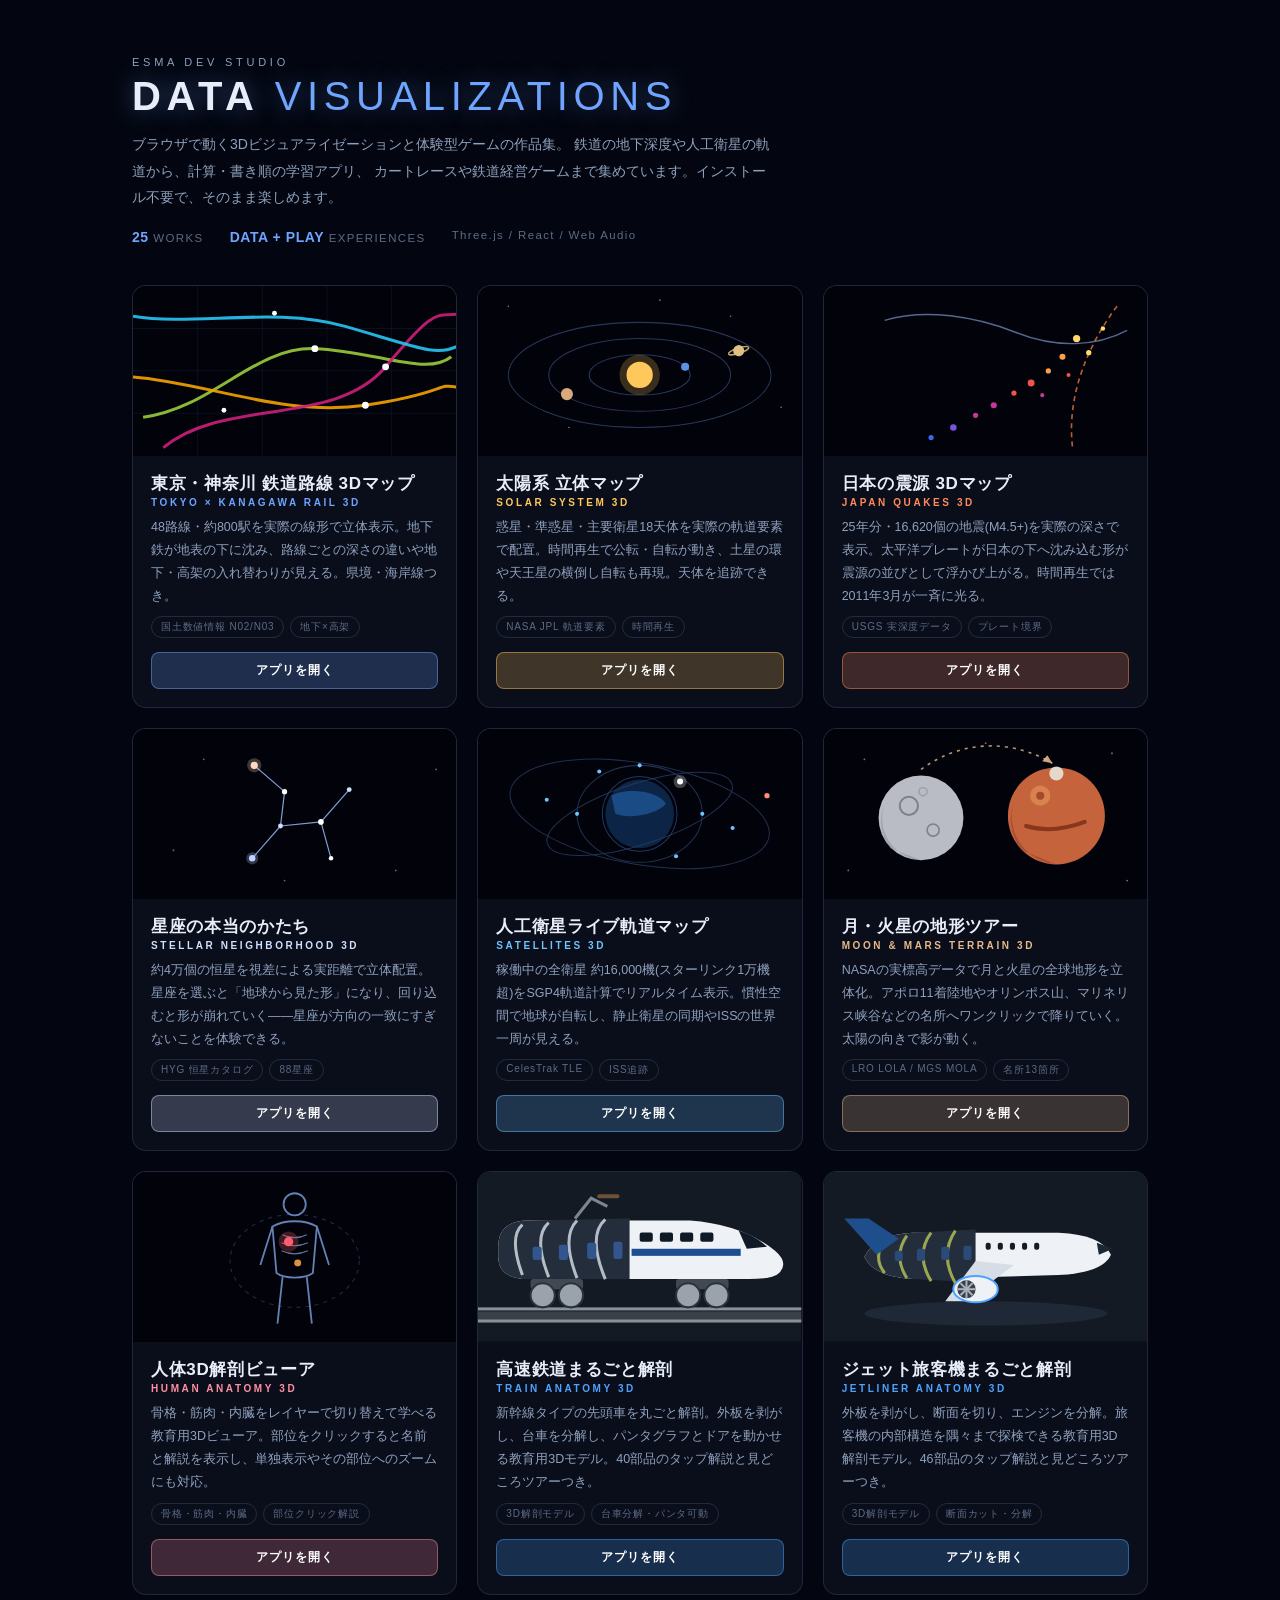
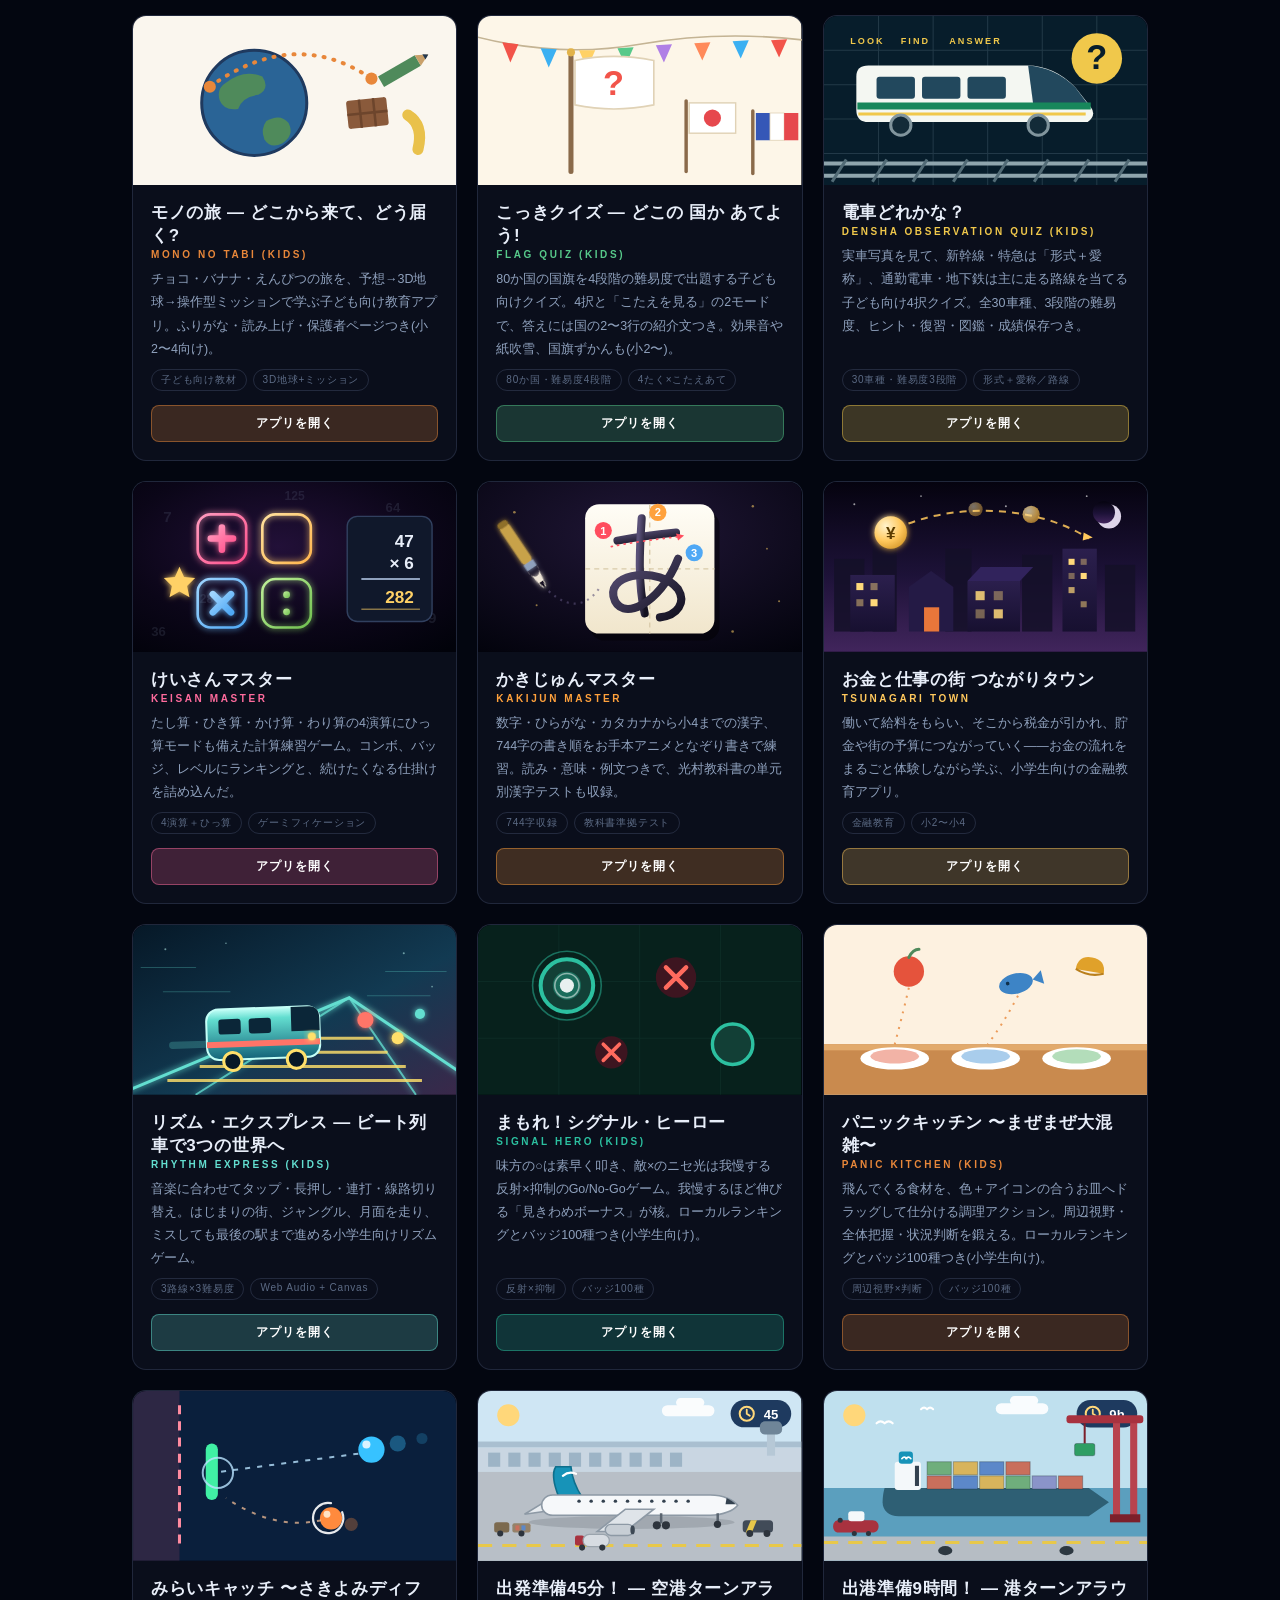
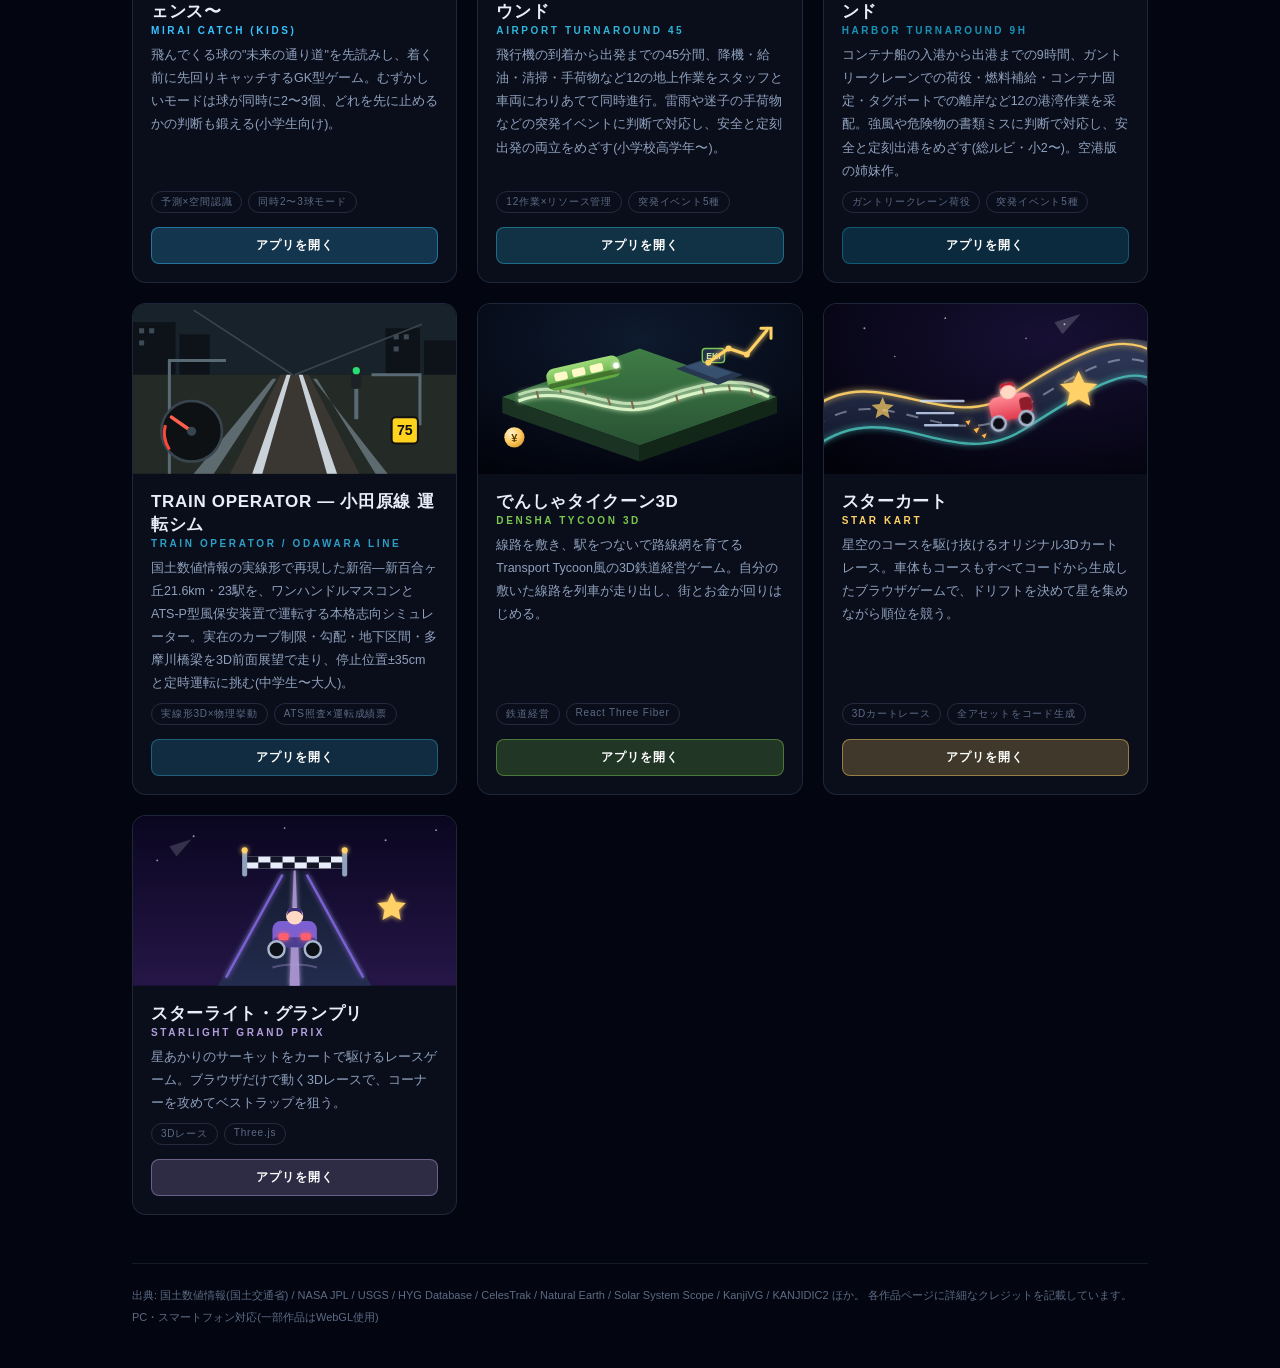
==== commit a743cbc2: "フィードバック反映 — 25作品に整理、アイキャッチを強化 - わりざんマスター → けいさんマスター (アプリの現名称。4演算+ひっ算の説明に更新) - RealTalk英会話リハーサル / Wor" ====
--- a/index.html
+++ b/index.html
@@ -4,7 +4,7 @@
 <meta charset="UTF-8" />
 <meta name="viewport" content="width=device-width, initial-scale=1.0" />
 <title>ESMA DEV STUDIO — データビジュアライゼーション作品集</title>
-<meta name="description" content="ブラウザで楽しめる3D作品と体験型ゲームの作品集。鉄道・宇宙・人体の立体表示に、学習アプリ「わりざんマスター」「かきじゅんマスター」「つながりタウン」、レース「スターカート」、経営「でんしゃタイクーン3D」、運転シミュレーター、英会話リハーサルまで全27作品。" />
+<meta name="description" content="ブラウザで楽しめる3D作品と体験型ゲームの作品集。鉄道・宇宙・人体の立体表示に、学習アプリ「けいさんマスター」「かきじゅんマスター」「つながりタウン」、レース「スターカート」、経営「でんしゃタイクーン3D」、運転シミュレーターまで全25作品。" />
 <link rel="icon" href='data:image/svg+xml,<svg xmlns="http://www.w3.org/2000/svg" viewBox="0 0 100 100"><text y="80" font-size="80">✦</text></svg>' />
 <style>
   :root {
@@ -120,7 +120,7 @@
       カートレースや鉄道経営ゲームまで集めています。インストール不要で、そのまま楽しめます。
     </p>
     <div class="stats">
-      <span><b>27</b> WORKS</span>
+      <span><b>25</b> WORKS</span>
       <span><b>DATA + PLAY</b> EXPERIENCES</span>
       <span>Three.js / React / Web Audio</span>
     </div>
@@ -329,44 +329,6 @@
       </div>
     </div>
 
-    <!-- 筋トレ3D -->
-    <div class="card" style="--card-accent:#ff7a6e">
-      <svg class="thumb" viewBox="0 0 320 168" xmlns="http://www.w3.org/2000/svg">
-        <rect width="320" height="168" fill="#01020a"/>
-        <!-- 人体(正面) 胸・腕ハイライト -->
-        <g transform="translate(160,14)">
-          <circle cx="0" cy="14" r="11" fill="#22304a"/>
-          <path d="M-26 34 C -12 28, 12 28, 26 34 L 22 74 C 12 80, -12 80, -22 74 Z" fill="#22304a"/>
-          <path d="M-24 35 C -14 30, -3 30, -2 36 L -3 56 C -12 60, -20 58, -23 52 Z" fill="#ff7a6e" opacity="0.9"/>
-          <path d="M24 35 C 14 30, 3 30, 2 36 L 3 56 C 12 60, 20 58, 23 52 Z" fill="#ff7a6e" opacity="0.9"/>
-          <path d="M-26 36 L -44 58 L -50 92" stroke="#ff9d92" stroke-width="9" stroke-linecap="round" fill="none"/>
-          <path d="M26 36 L 44 58 L 50 92" stroke="#ff9d92" stroke-width="9" stroke-linecap="round" fill="none"/>
-          <path d="M-12 78 L -14 128 M12 78 L 14 128" stroke="#22304a" stroke-width="13" stroke-linecap="round"/>
-        </g>
-        <!-- ダンベル -->
-        <g transform="translate(104,104) rotate(-14)">
-          <rect x="-26" y="-3" width="52" height="6" rx="3" fill="#8fa1bd"/>
-          <rect x="-34" y="-12" width="10" height="24" rx="3" fill="#ff7a6e"/>
-          <rect x="24" y="-12" width="10" height="24" rx="3" fill="#ff7a6e"/>
-        </g>
-        <g transform="translate(222,110) rotate(12)">
-          <rect x="-22" y="-2.5" width="44" height="5" rx="2.5" fill="#8fa1bd"/>
-          <rect x="-29" y="-10" width="8" height="20" rx="3" fill="#ff7a6e"/>
-          <rect x="21" y="-10" width="8" height="20" rx="3" fill="#ff7a6e"/>
-        </g>
-        <!-- 効いている部位のパルス -->
-        <circle cx="146" cy="56" r="17" fill="none" stroke="#ff7a6e" opacity="0.4"/>
-        <circle cx="174" cy="56" r="17" fill="none" stroke="#ff7a6e" opacity="0.4"/>
-      </svg>
-      <div class="card-body">
-        <h2>Workout Anatomy 3D<span class="en">WORKOUT × MUSCLES</span></h2>
-        <p>トレーニング種目を選ぶと、使う筋肉が3Dの人体の上でハイライトされる筋トレ学習ビューア。どの種目がどこに効くのかを、立体をぐるぐる回しながら確かめられる。</p>
-        <div class="tags"><span class="tag">筋肉ハイライト</span><span class="tag">種目別</span></div>
-        <div class="card-links">
-          <a class="btn primary" href="https://esma-dev-studio.github.io/workout-anatomy-3d/">アプリを開く</a>        </div>
-      </div>
-    </div>
-
     <!-- 高速鉄道まるごと解剖 -->
     <div class="card" style="--card-accent:#4da3ff">
       <svg class="thumb" viewBox="0 0 320 168" xmlns="http://www.w3.org/2000/svg">
@@ -612,33 +574,71 @@
       </div>
     </div>
 
-    <!-- わりざんマスター -->
+    <!-- けいさんマスター -->
     <div class="card" style="--card-accent:#ff6b9d">
       <svg class="thumb" viewBox="0 0 320 168" xmlns="http://www.w3.org/2000/svg">
-        <rect width="320" height="168" fill="#01020a"/>
-        <!-- 問題カード -->
-        <rect x="72" y="30" width="176" height="66" rx="12" fill="#141b2e" stroke="#ff6b9d" stroke-width="2"/>
-        <text x="160" y="74" font-size="30" font-weight="800" text-anchor="middle" fill="#e8eef9" font-family="Segoe UI, sans-serif">12 ÷ 3 = ?</text>
-        <!-- テンキー -->
-        <g fill="#1d2740" stroke="#31405f">
-          <rect x="96" y="110" width="36" height="30" rx="7"/>
-          <rect x="142" y="110" width="36" height="30" rx="7"/>
-          <rect x="188" y="110" width="36" height="30" rx="7"/>
-        </g>
-        <g font-size="16" font-weight="700" text-anchor="middle" fill="#8fa1bd" font-family="Segoe UI, sans-serif">
-          <text x="114" y="131">3</text><text x="160" y="131">4</text><text x="206" y="131">5</text>
-        </g>
-        <!-- コンボ星 -->
-        <g fill="#ffd166">
-          <path d="M52 52 l4 9 10 1 -7 7 2 10 -9 -5 -9 5 2 -10 -7 -7 10 -1 Z"/>
-          <path d="M270 96 l3 7 8 1 -6 5 2 8 -7 -4 -7 4 2 -8 -6 -5 8 -1 Z" opacity="0.85"/>
-        </g>
-        <circle cx="268" cy="44" r="12" fill="none" stroke="#7ac74f" stroke-width="3"/>
-      </svg>
-      <div class="card-body">
-        <h2>わりざんマスター<span class="en">WARIZAN MASTER</span></h2>
-        <p>わり算だけをテンポよく解いていく子ども向け練習ゲーム。あまりのある問題、コンボ、バッジ、レベルにランキングと、続けたくなる仕掛けを詰め込んだ。</p>
-        <div class="tags"><span class="tag">あまり対応</span><span class="tag">ゲーミフィケーション</span></div>
+        <defs>
+          <radialGradient id="kz-bg" cx="45%" cy="38%" r="80%">
+            <stop offset="0%" stop-color="#221038"/><stop offset="60%" stop-color="#0b0618"/><stop offset="100%" stop-color="#01020a"/>
+          </radialGradient>
+          <linearGradient id="kz-pk" x1="0" y1="0" x2="1" y2="1">
+            <stop offset="0%" stop-color="#ff9dbf"/><stop offset="100%" stop-color="#ff4f8b"/>
+          </linearGradient>
+          <linearGradient id="kz-gd" x1="0" y1="0" x2="1" y2="1">
+            <stop offset="0%" stop-color="#ffe29e"/><stop offset="100%" stop-color="#ffb54d"/>
+          </linearGradient>
+          <linearGradient id="kz-bl" x1="0" y1="0" x2="1" y2="1">
+            <stop offset="0%" stop-color="#9fd6ff"/><stop offset="100%" stop-color="#4fa8f5"/>
+          </linearGradient>
+          <linearGradient id="kz-gr" x1="0" y1="0" x2="1" y2="1">
+            <stop offset="0%" stop-color="#c0f09a"/><stop offset="100%" stop-color="#6fbf4f"/>
+          </linearGradient>
+          <filter id="kz-glow" x="-80%" y="-80%" width="260%" height="260%">
+            <feGaussianBlur stdDeviation="3.2" result="b"/>
+            <feMerge><feMergeNode in="b"/><feMergeNode in="SourceGraphic"/></feMerge>
+          </filter>
+        </defs>
+        <rect width="320" height="168" fill="url(#kz-bg)"/>
+        <g font-family="Segoe UI, sans-serif" font-weight="700" fill="#8fa1bd" opacity="0.14">
+          <text x="30" y="40" font-size="15">7</text><text x="66" y="120" font-size="12">28</text>
+          <text x="250" y="30" font-size="13">64</text><text x="292" y="140" font-size="15">9</text>
+          <text x="150" y="18" font-size="12">125</text><text x="18" y="152" font-size="13">36</text>
+        </g>
+        <g filter="url(#kz-glow)">
+          <g transform="translate(88,56)">
+            <rect x="-24" y="-24" width="48" height="48" rx="13" fill="none" stroke="url(#kz-pk)" stroke-width="2.6"/>
+            <path d="M-11 0 H11 M0 -11 V11" stroke="url(#kz-pk)" stroke-width="6.5" stroke-linecap="round"/>
+          </g>
+          <g transform="translate(152,56)">
+            <rect x="-24" y="-24" width="48" height="48" rx="13" fill="none" stroke="url(#kz-gd)" stroke-width="2.6"/>
+            <path d="M-11 0 H11" stroke="url(#kz-gd)" stroke-width="6.5" stroke-linecap="round"/>
+          </g>
+          <g transform="translate(88,120)">
+            <rect x="-24" y="-24" width="48" height="48" rx="13" fill="none" stroke="url(#kz-bl)" stroke-width="2.6"/>
+            <path d="M-9 -9 L9 9 M9 -9 L-9 9" stroke="url(#kz-bl)" stroke-width="6.5" stroke-linecap="round"/>
+          </g>
+          <g transform="translate(152,120)">
+            <rect x="-24" y="-24" width="48" height="48" rx="13" fill="none" stroke="url(#kz-gr)" stroke-width="2.6"/>
+            <path d="M-10 0 H10" stroke="url(#kz-gr)" stroke-width="5.5" stroke-linecap="round"/>
+            <circle cx="0" cy="-8.5" r="3.4" fill="url(#kz-gr)"/><circle cx="0" cy="8.5" r="3.4" fill="url(#kz-gr)"/>
+          </g>
+        </g>
+        <g transform="translate(212,34)">
+          <rect x="0" y="0" width="84" height="104" rx="10" fill="#10182b" stroke="#31405f" stroke-width="1.4"/>
+          <g font-family="Segoe UI, sans-serif" font-weight="700" fill="#e8eef9" font-size="17" text-anchor="end">
+            <text x="66" y="30">47</text>
+            <text x="66" y="52">×  6</text>
+            <text x="66" y="86" fill="#ffd166">282</text>
+          </g>
+          <path d="M14 62 H72" stroke="#8fa1bd" stroke-width="2.2"/>
+          <path d="M14 92 H72" stroke="#ffd166" stroke-width="1.4" opacity="0.5"/>
+        </g>
+        <path d="M46 84 l4.5 10 11 1 -8 8 2.4 11 -9.9 -5.6 -9.9 5.6 2.4 -11 -8 -8 11 -1 Z" fill="#ffd166" filter="url(#kz-glow)"/>
+      </svg>
+      <div class="card-body">
+        <h2>けいさんマスター<span class="en">KEISAN MASTER</span></h2>
+        <p>たし算・ひき算・かけ算・わり算の4演算にひっ算モードも備えた計算練習ゲーム。コンボ、バッジ、レベルにランキングと、続けたくなる仕掛けを詰め込んだ。</p>
+        <div class="tags"><span class="tag">4演算＋ひっ算</span><span class="tag">ゲーミフィケーション</span></div>
         <div class="card-links">
           <a class="btn primary" href="https://esma-dev-studio.github.io/warizan-quiz/">アプリを開く</a>        </div>
       </div>
@@ -647,29 +647,51 @@
     <!-- かきじゅんマスター -->
     <div class="card" style="--card-accent:#ffa13c">
       <svg class="thumb" viewBox="0 0 320 168" xmlns="http://www.w3.org/2000/svg">
-        <rect width="320" height="168" fill="#01020a"/>
-        <!-- 田字格カード -->
-        <rect x="102" y="18" width="132" height="132" rx="14" fill="#fffdf6"/>
-        <g stroke="#e8ddca" stroke-width="1.4" stroke-dasharray="5 4">
-          <path d="M102 84 H234 M168 18 V150"/>
-        </g>
-        <!-- 「あ」の3画 -->
-        <g fill="none" stroke="#3f3a55" stroke-width="7" stroke-linecap="round">
-          <path d="M136 56 C 152 54, 172 52, 194 50"/>
-          <path d="M160 34 C 158 66, 156 100, 162 128"/>
-          <path d="M196 74 C 178 120, 138 138, 132 112 C 128 88, 178 82, 196 104 C 204 116, 196 130, 178 132"/>
-        </g>
-        <!-- 画数番号 -->
-        <g font-size="13" font-weight="800" font-family="Segoe UI, sans-serif" fill="#ffa13c">
-          <text x="122" y="50">1</text><text x="172" y="30">2</text><text x="206" y="70">3</text>
-        </g>
-        <!-- 筆 -->
-        <g transform="translate(258,116) rotate(38)">
-          <rect x="-4" y="-42" width="8" height="34" rx="3" fill="#6fa4ff"/>
-          <path d="M-4 -8 L 0 8 L 4 -8 Z" fill="#e8eef9"/>
-          <path d="M-2 2 L 0 10 L 2 2 Z" fill="#3f3a55"/>
-        </g>
-        <path d="M56 46 l3 7 8 1 -6 5 2 8 -7 -4 -7 4 2 -8 -6 -5 8 -1 Z" fill="#ffd166" opacity="0.9"/>
+        <defs>
+          <radialGradient id="kk-bg" cx="50%" cy="30%" r="90%">
+            <stop offset="0%" stop-color="#201636"/><stop offset="100%" stop-color="#01020a"/>
+          </radialGradient>
+          <linearGradient id="kk-paper" x1="0" y1="0" x2="0" y2="1">
+            <stop offset="0%" stop-color="#fffdf6"/><stop offset="100%" stop-color="#f1e6cc"/>
+          </linearGradient>
+          <linearGradient id="kk-ink" x1="0" y1="0" x2="1" y2="1">
+            <stop offset="0%" stop-color="#5a5178"/><stop offset="100%" stop-color="#131120"/>
+          </linearGradient>
+          <filter id="kk-glow" x="-60%" y="-60%" width="220%" height="220%">
+            <feGaussianBlur stdDeviation="2.4" result="b"/>
+            <feMerge><feMergeNode in="b"/><feMergeNode in="SourceGraphic"/></feMerge>
+          </filter>
+        </defs>
+        <rect width="320" height="168" fill="url(#kk-bg)"/>
+        <g fill="#ffd166" opacity="0.55">
+          <circle cx="36" cy="30" r="1.3"/><circle cx="58" cy="122" r="1"/><circle cx="272" cy="24" r="1.2"/>
+          <circle cx="298" cy="118" r="1"/><circle cx="252" cy="148" r="1.3"/><circle cx="286" cy="66" r="0.9"/>
+        </g>
+        <rect x="111" y="29" width="128" height="128" rx="14" fill="#000" opacity="0.45"/>
+        <rect x="106" y="22" width="128" height="128" rx="14" fill="url(#kk-paper)"/>
+        <g stroke="#d9cbaa" stroke-width="1.3" stroke-dasharray="5 4">
+          <path d="M106 86 H234 M170 22 V150"/>
+        </g>
+        <g fill="none" stroke="url(#kk-ink)" stroke-linecap="round">
+          <path d="M138 58 C 154 55, 176 52, 196 50" stroke-width="8"/>
+          <path d="M162 36 C 160 66, 158 100, 165 130" stroke-width="8"/>
+          <path d="M198 76 C 180 122, 140 140, 134 113 C 130 89, 180 84, 198 106 C 206 119, 198 132, 180 134" stroke-width="8"/>
+        </g>
+        <path d="M132 64 C 150 60, 174 57, 199 54" stroke="#ff4d5e" stroke-width="1.8" stroke-dasharray="1 5.5" stroke-linecap="round" fill="none" opacity="0.95"/>
+        <path d="M196 51 l8 2 -6 5 Z" fill="#ff4d5e"/>
+        <g font-family="Segoe UI, sans-serif" font-size="11" font-weight="800" text-anchor="middle">
+          <circle cx="124" cy="48" r="8.5" fill="#ff4d5e"/><text x="124" y="52" fill="#fff">1</text>
+          <circle cx="178" cy="30" r="8.5" fill="#ffa13c"/><text x="178" y="34" fill="#fff">2</text>
+          <circle cx="214" cy="70" r="8.5" fill="#4fa8f5"/><text x="214" y="74" fill="#fff">3</text>
+        </g>
+        <g transform="translate(58,92) rotate(-34)" filter="url(#kk-glow)">
+          <rect x="-5.5" y="-60" width="11" height="46" rx="4.5" fill="#c8a24a"/>
+          <rect x="-5.5" y="-63" width="11" height="6" rx="3" fill="#8f6f2a"/>
+          <rect x="-5.5" y="-15" width="11" height="7" fill="#8fa1bd"/>
+          <path d="M-5.5 -8 C -5.5 4, 5.5 4, 5.5 -8 L 2.4 12 C 1.2 16.5, -1.2 16.5, -2.4 12 Z" fill="#efe6d8"/>
+          <path d="M-2.4 8 L 0 17 L 2.4 8 Z" fill="#131120"/>
+        </g>
+        <path d="M70 108 C 92 128, 110 122, 122 102" stroke="#5a5178" stroke-width="2.2" fill="none" opacity="0.6" stroke-dasharray="2 5"/>
       </svg>
       <div class="card-body">
         <h2>かきじゅんマスター<span class="en">KAKIJUN MASTER</span></h2>
@@ -683,29 +705,55 @@
     <!-- つながりタウン -->
     <div class="card" style="--card-accent:#ffc85c">
       <svg class="thumb" viewBox="0 0 320 168" xmlns="http://www.w3.org/2000/svg">
-        <rect width="320" height="168" fill="#01020a"/>
-        <!-- 街並み -->
-        <g>
-          <rect x="30" y="86" width="52" height="62" rx="4" fill="#1d2740"/>
-          <rect x="38" y="96" width="10" height="10" fill="#ffc85c" opacity="0.85"/><rect x="56" y="96" width="10" height="10" fill="#ffc85c" opacity="0.5"/>
-          <rect x="38" y="114" width="10" height="10" fill="#ffc85c" opacity="0.5"/><rect x="56" y="114" width="10" height="10" fill="#ffc85c" opacity="0.85"/>
-          <path d="M110 148 V 96 L 134 78 L 158 96 V 148 Z" fill="#22304a"/>
-          <rect x="126" y="120" width="16" height="28" fill="#e8763a"/>
-          <rect x="186" y="104" width="58" height="44" rx="4" fill="#1d2740"/>
-          <path d="M186 104 L 200 88 H 244 L 230 104 Z" fill="#31405f"/>
-          <rect x="196" y="116" width="12" height="12" fill="#6fc3ff" opacity="0.7"/><rect x="216" y="116" width="12" height="12" fill="#6fc3ff" opacity="0.4"/>
-          <rect x="262" y="70" width="34" height="78" rx="4" fill="#22304a"/>
-          <rect x="268" y="80" width="7" height="7" fill="#ffc85c" opacity="0.7"/><rect x="281" y="80" width="7" height="7" fill="#ffc85c" opacity="0.4"/>
-          <rect x="268" y="94" width="7" height="7" fill="#ffc85c" opacity="0.4"/><rect x="281" y="94" width="7" height="7" fill="#ffc85c" opacity="0.7"/>
-        </g>
-        <!-- コインの循環 -->
-        <path d="M96 46 C 140 22, 200 22, 240 44" fill="none" stroke="#ffc85c" stroke-width="2" stroke-dasharray="6 5" opacity="0.8"/>
-        <path d="M236 40 l8 4 -9 3 Z" fill="#ffc85c"/>
-        <g>
-          <circle cx="76" cy="52" r="15" fill="#ffc85c"/>
-          <text x="76" y="58" font-size="16" font-weight="800" text-anchor="middle" fill="#4a3300" font-family="Segoe UI, sans-serif">¥</text>
-          <circle cx="256" cy="50" r="11" fill="#ffdf9e"/>
-          <text x="256" y="55" font-size="12" font-weight="800" text-anchor="middle" fill="#4a3300" font-family="Segoe UI, sans-serif">¥</text>
+        <defs>
+          <linearGradient id="tt-sky" x1="0" y1="0" x2="0" y2="1">
+            <stop offset="0%" stop-color="#05030f"/><stop offset="55%" stop-color="#1d1238"/><stop offset="100%" stop-color="#41255c"/>
+          </linearGradient>
+          <radialGradient id="tt-coin" cx="35%" cy="30%" r="85%">
+            <stop offset="0%" stop-color="#fff3cd"/><stop offset="55%" stop-color="#ffc85c"/><stop offset="100%" stop-color="#cf9022"/>
+          </radialGradient>
+          <linearGradient id="tt-b1" x1="0" y1="0" x2="0" y2="1">
+            <stop offset="0%" stop-color="#2b1f4d"/><stop offset="100%" stop-color="#171030"/>
+          </linearGradient>
+          <filter id="tt-glow" x="-70%" y="-70%" width="240%" height="240%">
+            <feGaussianBlur stdDeviation="3" result="b"/>
+            <feMerge><feMergeNode in="b"/><feMergeNode in="SourceGraphic"/></feMerge>
+          </filter>
+        </defs>
+        <rect width="320" height="168" fill="url(#tt-sky)"/>
+        <g fill="#fff" opacity="0.6">
+          <circle cx="30" cy="22" r="1"/><circle cx="96" cy="14" r="0.8"/><circle cx="180" cy="24" r="1"/><circle cx="260" cy="14" r="0.9"/>
+        </g>
+        <circle cx="282" cy="34" r="12" fill="#f4ecff" opacity="0.9"/>
+        <circle cx="277" cy="30" r="11" fill="url(#tt-sky)"/>
+        <g fill="#141028" opacity="0.85">
+          <rect x="10" y="76" width="30" height="72"/><rect x="48" y="60" width="24" height="88"/>
+          <rect x="120" y="66" width="26" height="82"/><rect x="196" y="72" width="30" height="76"/><rect x="278" y="82" width="30" height="66"/>
+        </g>
+        <g>
+          <rect x="26" y="92" width="44" height="56" fill="url(#tt-b1)"/>
+          <path d="M84 148 V 104 L 106 88 L 128 104 V 148 Z" fill="#241a45"/>
+          <rect x="99" y="124" width="15" height="24" fill="#e8763a"/>
+          <rect x="142" y="98" width="52" height="50" fill="url(#tt-b1)"/>
+          <path d="M142 98 L 155 84 H 207 L 194 98 Z" fill="#31235c"/>
+          <rect x="236" y="66" width="34" height="82" fill="url(#tt-b1)"/>
+        </g>
+        <g fill="#ffd97a">
+          <rect x="32" y="100" width="7" height="7"/><rect x="46" y="100" width="7" height="7" opacity="0.45"/>
+          <rect x="32" y="116" width="7" height="7" opacity="0.45"/><rect x="46" y="116" width="7" height="7"/>
+          <rect x="150" y="108" width="9" height="9" opacity="0.85"/><rect x="168" y="108" width="9" height="9" opacity="0.4"/>
+          <rect x="150" y="126" width="9" height="9" opacity="0.4"/><rect x="168" y="126" width="9" height="9" opacity="0.85"/>
+          <rect x="242" y="76" width="6" height="6"/><rect x="254" y="76" width="6" height="6" opacity="0.4"/>
+          <rect x="242" y="90" width="6" height="6" opacity="0.4"/><rect x="254" y="90" width="6" height="6"/>
+          <rect x="242" y="104" width="6" height="6" opacity="0.7"/><rect x="254" y="118" width="6" height="6" opacity="0.5"/>
+        </g>
+        <path d="M60 52 C 120 18, 210 22, 262 56" fill="none" stroke="#ffc85c" stroke-width="2" stroke-dasharray="7 6" opacity="0.85"/>
+        <path d="M257 50 l9 5 -10 3 Z" fill="#ffc85c"/>
+        <g opacity="0.45"><circle cx="150" cy="27" r="7" fill="url(#tt-coin)"/></g>
+        <g opacity="0.7"><circle cx="205" cy="32" r="8.5" fill="url(#tt-coin)"/></g>
+        <g filter="url(#tt-glow)">
+          <circle cx="66" cy="50" r="16" fill="url(#tt-coin)"/>
+          <text x="66" y="56" font-size="17" font-weight="800" text-anchor="middle" fill="#5c3d00" font-family="Segoe UI, sans-serif">¥</text>
         </g>
       </svg>
       <div class="card-body">
@@ -714,40 +762,6 @@
         <div class="tags"><span class="tag">金融教育</span><span class="tag">小2〜小4</span></div>
         <div class="card-links">
           <a class="btn primary" href="https://esma-dev-studio.github.io/tsunagari-town/">アプリを開く</a>        </div>
-      </div>
-    </div>
-
-    <!-- RealTalk 英会話リハーサル -->
-    <div class="card" style="--card-accent:#4fd1c5">
-      <svg class="thumb" viewBox="0 0 320 168" xmlns="http://www.w3.org/2000/svg">
-        <rect width="320" height="168" fill="#01020a"/>
-        <!-- 吹き出し(AI) -->
-        <g>
-          <rect x="36" y="28" width="150" height="46" rx="14" fill="#123f3a" stroke="#4fd1c5" stroke-width="1.6"/>
-          <path d="M66 74 L 60 90 L 84 74 Z" fill="#123f3a" stroke="#4fd1c5" stroke-width="1.6"/>
-          <text x="111" y="57" font-size="15" font-weight="700" text-anchor="middle" fill="#bff5ee" font-family="Segoe UI, sans-serif">How was it?</text>
-        </g>
-        <!-- 吹き出し(自分) -->
-        <g>
-          <rect x="150" y="88" width="134" height="44" rx="14" fill="#1d2740" stroke="#8fa1bd" stroke-width="1.2"/>
-          <path d="M252 132 L 258 146 L 236 132 Z" fill="#1d2740" stroke="#8fa1bd" stroke-width="1.2"/>
-          <text x="217" y="116" font-size="14" font-weight="700" text-anchor="middle" fill="#e8eef9" font-family="Segoe UI, sans-serif">It was ... !</text>
-        </g>
-        <!-- マイクと波形 -->
-        <g transform="translate(70,120)">
-          <rect x="-8" y="-16" width="16" height="26" rx="8" fill="#4fd1c5"/>
-          <path d="M-14 4 A 14 14 0 0 0 14 4 M0 18 V 26 M -8 26 H 8" stroke="#4fd1c5" stroke-width="2.5" fill="none"/>
-        </g>
-        <g stroke="#4fd1c5" stroke-linecap="round" stroke-width="3" opacity="0.85">
-          <path d="M104 128 v-6 M112 131 v-12 M120 134 v-18 M128 130 v-10 M136 132 v-14"/>
-        </g>
-      </svg>
-      <div class="card-body">
-        <h2>RealTalk 英会話リハーサル<span class="en">REALTALK ENGLISH REHEARSAL</span></h2>
-        <p>言いたかったのに言えなかった英語を、AIとの会話でもう一度リハーサルする大人向けアプリ。会話のあとには、研究知見にもとづく適応型の振り返りが返ってくる。</p>
-        <div class="tags"><span class="tag">AI英会話</span><span class="tag">大人向け</span></div>
-        <div class="card-links">
-          <a class="btn primary" href="https://esma-dev-studio.github.io/realtalk-english-rehearsal/">アプリを開く</a>        </div>
       </div>
     </div>
 
@@ -1145,34 +1159,63 @@
     <!-- でんしゃタイクーン3D -->
     <div class="card" style="--card-accent:#7ac74f">
       <svg class="thumb" viewBox="0 0 320 168" xmlns="http://www.w3.org/2000/svg">
-        <rect width="320" height="168" fill="#01020a"/>
-        <!-- アイソメ地面 -->
-        <g opacity="0.35" stroke="#2a3d63" stroke-width="1" fill="none">
-          <path d="M0 60 L160 20 L320 60 M0 100 L160 60 L320 100 M0 140 L160 100 L320 140"/>
-          <path d="M60 0 L60 168 M160 0 V168 M260 0 V168" opacity="0.4"/>
-        </g>
-        <!-- 線路(アイソメ) -->
-        <g stroke="#8fa1bd" stroke-width="3" fill="none">
-          <path d="M18 128 L 130 90 C 150 84, 170 84, 190 90 L 302 128"/>
-          <path d="M18 118 L 130 80 C 150 74, 170 74, 190 80 L 302 118" opacity="0.55"/>
-        </g>
-        <g stroke="#5d6a70" stroke-width="1.6" opacity="0.8">
-          <path d="M40 116 L 44 126 M64 108 L 68 118 M88 100 L 92 110 M112 93 L 116 103 M204 93 L 200 103 M228 100 L 224 110 M252 108 L 248 118 M276 116 L 272 126"/>
+        <defs>
+          <radialGradient id="dt-bg" cx="50%" cy="20%" r="95%">
+            <stop offset="0%" stop-color="#0e1a2e"/><stop offset="100%" stop-color="#01020a"/>
+          </radialGradient>
+          <linearGradient id="dt-grass" x1="0" y1="0" x2="0" y2="1">
+            <stop offset="0%" stop-color="#3f7d46"/><stop offset="100%" stop-color="#295233"/>
+          </linearGradient>
+          <linearGradient id="dt-train" x1="0" y1="0" x2="0" y2="1">
+            <stop offset="0%" stop-color="#9fdc7a"/><stop offset="100%" stop-color="#5da53f"/>
+          </linearGradient>
+          <radialGradient id="dt-coin" cx="35%" cy="30%" r="85%">
+            <stop offset="0%" stop-color="#fff3cd"/><stop offset="55%" stop-color="#ffc85c"/><stop offset="100%" stop-color="#cf9022"/>
+          </radialGradient>
+          <filter id="dt-glow" x="-70%" y="-70%" width="240%" height="240%">
+            <feGaussianBlur stdDeviation="2.6" result="b"/>
+            <feMerge><feMergeNode in="b"/><feMergeNode in="SourceGraphic"/></feMerge>
+          </filter>
+        </defs>
+        <rect width="320" height="168" fill="url(#dt-bg)"/>
+        <!-- アイソメ地形ブロック -->
+        <g>
+          <path d="M160 44 L 296 92 L 160 140 L 24 92 Z" fill="url(#dt-grass)"/>
+          <path d="M24 92 L 160 140 L 160 156 L 24 108 Z" fill="#1a3322"/>
+          <path d="M296 92 L 160 140 L 160 156 L 296 108 Z" fill="#122718"/>
+        </g>
+        <!-- 光る線路 -->
+        <g filter="url(#dt-glow)">
+          <path d="M40 96 C 90 76, 130 118, 178 100 S 262 78, 288 92" fill="none" stroke="#d9f5c8" stroke-width="3"/>
+          <path d="M40 90 C 90 70, 130 112, 178 94 S 262 72, 288 86" fill="none" stroke="#d9f5c8" stroke-width="3" opacity="0.75"/>
+        </g>
+        <g stroke="#7a6248" stroke-width="2" opacity="0.9">
+          <path d="M58 86 l2 8 M80 80 l2 8 M104 82 l3 8 M128 92 l3 8 M152 96 l2 8 M196 90 l2 8 M222 82 l2 8 M248 80 l2 8 M270 84 l2 8"/>
         </g>
         <!-- 駅 -->
-        <rect x="128" y="52" width="64" height="22" rx="4" fill="#22304a" stroke="#7ac74f" stroke-width="1.5"/>
-        <text x="160" y="67" font-size="11" font-weight="700" text-anchor="middle" fill="#bfe8a8" font-family="Segoe UI, sans-serif">STATION</text>
-        <!-- 電車 -->
-        <g transform="translate(58,96) rotate(-19)">
-          <rect x="0" y="-12" width="64" height="22" rx="7" fill="#7ac74f"/>
-          <rect x="6" y="-8" width="12" height="9" rx="2" fill="#d9f5c8"/>
-          <rect x="24" y="-8" width="12" height="9" rx="2" fill="#d9f5c8"/>
-          <rect x="42" y="-8" width="12" height="9" rx="2" fill="#d9f5c8"/>
-        </g>
-        <!-- 収益コイン -->
-        <circle cx="256" cy="48" r="13" fill="#ffc85c"/>
-        <text x="256" y="53" font-size="13" font-weight="800" text-anchor="middle" fill="#4a3300" font-family="Segoe UI, sans-serif">¥</text>
-        <path d="M234 62 C 220 74, 210 84, 206 92" stroke="#ffc85c" stroke-width="2" stroke-dasharray="4 4" fill="none" opacity="0.7"/>
+        <g transform="translate(196,52)">
+          <path d="M0 12 L 24 4 L 66 18 L 42 28 Z" fill="#26374f"/>
+          <path d="M8 10 L 24 5 L 56 16 L 40 22 Z" fill="#38506f"/>
+          <rect x="26" y="-8" width="22" height="14" rx="3" fill="#22304a" stroke="#7ac74f" stroke-width="1.4"/>
+          <text x="37" y="2" font-size="8.5" font-weight="700" text-anchor="middle" fill="#bfe8a8" font-family="Segoe UI, sans-serif">EKI</text>
+        </g>
+        <!-- 電車(アイソメ) -->
+        <g transform="translate(66,66) rotate(-13)">
+          <rect x="0" y="0" width="74" height="22" rx="8" fill="url(#dt-train)"/>
+          <rect x="0" y="14" width="74" height="5" rx="2.5" fill="#2f5c22" opacity="0.7"/>
+          <g fill="#fdf9c9">
+            <rect x="8" y="5" width="13" height="8" rx="2"/><rect x="26" y="5" width="13" height="8" rx="2"/><rect x="44" y="5" width="13" height="8" rx="2"/>
+          </g>
+          <circle cx="70" cy="11" r="3" fill="#fff" filter="url(#dt-glow)"/>
+        </g>
+        <!-- 収益グラフ -->
+        <g transform="translate(228,14)">
+          <path d="M0 44 L 20 30 L 38 36 L 58 12" fill="none" stroke="#ffd166" stroke-width="3" stroke-linecap="round" filter="url(#dt-glow)"/>
+          <path d="M52 10 h10 v10" fill="none" stroke="#ffd166" stroke-width="3" stroke-linecap="round"/>
+          <circle cx="0" cy="44" r="3" fill="#ffd166"/><circle cx="20" cy="30" r="3" fill="#ffd166"/><circle cx="38" cy="36" r="3" fill="#ffd166"/>
+        </g>
+        <circle cx="36" cy="132" r="10" fill="url(#dt-coin)"/>
+        <text x="36" y="136.5" font-size="11" font-weight="800" text-anchor="middle" fill="#5c3d00" font-family="Segoe UI, sans-serif">¥</text>
       </svg>
       <div class="card-body">
         <h2>でんしゃタイクーン3D<span class="en">DENSHA TYCOON 3D</span></h2>
@@ -1186,26 +1229,52 @@
     <!-- スターカート -->
     <div class="card" style="--card-accent:#ffd166">
       <svg class="thumb" viewBox="0 0 320 168" xmlns="http://www.w3.org/2000/svg">
-        <rect width="320" height="168" fill="#01020a"/>
-        <g fill="#fff" opacity="0.5">
-          <circle cx="40" cy="24" r="1"/><circle cx="120" cy="14" r="1"/><circle cx="230" cy="20" r="1"/><circle cx="292" cy="36" r="1"/><circle cx="70" cy="150" r="1"/>
-        </g>
-        <!-- コース(上から見たカーブ) -->
-        <path d="M-10 120 C 60 70, 120 150, 190 104 S 300 40, 330 66" fill="none" stroke="#22304a" stroke-width="34" stroke-linecap="round"/>
-        <path d="M-10 120 C 60 70, 120 150, 190 104 S 300 40, 330 66" fill="none" stroke="#ffd166" stroke-width="2.4" stroke-dasharray="10 9" opacity="0.9"/>
-        <!-- ブースト痕 -->
-        <path d="M96 116 C 116 122, 136 122, 152 114" stroke="#6fc3ff" stroke-width="5" fill="none" opacity="0.7" stroke-linecap="round"/>
+        <defs>
+          <radialGradient id="sk-bg" cx="70%" cy="20%" r="100%">
+            <stop offset="0%" stop-color="#171034"/><stop offset="100%" stop-color="#01020a"/>
+          </radialGradient>
+          <linearGradient id="sk-road" x1="0" y1="0" x2="0" y2="1">
+            <stop offset="0%" stop-color="#2c3654"/><stop offset="100%" stop-color="#171d33"/>
+          </linearGradient>
+          <linearGradient id="sk-body" x1="0" y1="0" x2="0" y2="1">
+            <stop offset="0%" stop-color="#ff8b96"/><stop offset="100%" stop-color="#e23b4e"/>
+          </linearGradient>
+          <filter id="sk-glow" x="-70%" y="-70%" width="240%" height="240%">
+            <feGaussianBlur stdDeviation="3" result="b"/>
+            <feMerge><feMergeNode in="b"/><feMergeNode in="SourceGraphic"/></feMerge>
+          </filter>
+        </defs>
+        <rect width="320" height="168" fill="url(#sk-bg)"/>
+        <g fill="#fff" opacity="0.6">
+          <circle cx="40" cy="24" r="1"/><circle cx="120" cy="14" r="0.9"/><circle cx="238" cy="20" r="1"/><circle cx="296" cy="42" r="0.9"/>
+          <circle cx="70" cy="52" r="0.8"/><circle cx="200" cy="34" r="0.8"/>
+        </g>
+        <path d="M228 18 l26 -8 -18 20 Z" fill="#fff" opacity="0.18"/>
+        <!-- コース(ネオンエッジ) -->
+        <path d="M-10 122 C 60 70, 122 152, 192 106 S 302 40, 332 66" fill="none" stroke="url(#sk-road)" stroke-width="40" stroke-linecap="round"/>
+        <path d="M-10 102 C 56 56, 120 132, 188 88 S 296 26, 330 50" fill="none" stroke="#ffd166" stroke-width="2.4" opacity="0.95" filter="url(#sk-glow)"/>
+        <path d="M-10 142 C 66 86, 126 170, 198 124 S 308 56, 336 82" fill="none" stroke="#4fd1c5" stroke-width="2.4" opacity="0.8" filter="url(#sk-glow)"/>
+        <path d="M-10 122 C 60 70, 122 152, 192 106 S 302 40, 332 66" fill="none" stroke="#e8eef9" stroke-width="2" stroke-dasharray="12 12" opacity="0.4"/>
+        <!-- スピードライン -->
+        <g stroke="#cfe0ff" stroke-width="2.4" stroke-linecap="round" opacity="0.8">
+          <path d="M96 96 H 138 M92 108 H 128 M100 120 H 132"/>
+        </g>
+        <!-- ドリフトスパーク -->
+        <g fill="#ffb54d" filter="url(#sk-glow)">
+          <path d="M148 124 l6 -2 -3 6 Z"/><path d="M140 116 l5 -1 -2 5 Z"/><path d="M156 130 l5 -2 -2 5 Z"/>
+        </g>
         <!-- カート -->
-        <g transform="translate(176,104) rotate(-12)">
-          <rect x="-16" y="-10" width="34" height="20" rx="6" fill="#ff5f6d"/>
-          <circle cx="-12" cy="12" r="6" fill="#111827" stroke="#8fa1bd" stroke-width="2"/>
-          <circle cx="12" cy="12" r="6" fill="#111827" stroke="#8fa1bd" stroke-width="2"/>
-          <circle cx="2" cy="-14" r="7" fill="#ffd9c4"/>
-          <path d="M-5 -14 A 7.5 7.5 0 0 1 9 -14 L 7 -20 H -3 Z" fill="#e23b4e"/>
+        <g transform="translate(184,102) rotate(-11)" filter="url(#sk-glow)">
+          <rect x="-20" y="-12" width="42" height="24" rx="8" fill="url(#sk-body)"/>
+          <rect x="10" y="-7" width="12" height="14" rx="4" fill="#8f1d2c"/>
+          <circle cx="-14" cy="14" r="7" fill="#0d1117" stroke="#aab7cf" stroke-width="2.4"/>
+          <circle cx="14" cy="14" r="7" fill="#0d1117" stroke="#aab7cf" stroke-width="2.4"/>
+          <circle cx="1" cy="-16" r="8" fill="#ffd9c4"/>
+          <path d="M-7 -16 A 8.5 8.5 0 0 1 9 -16 L 7 -24 H -5 Z" fill="#c81f33"/>
         </g>
         <!-- スターアイテム -->
-        <path d="M246 62 l5 11 12 1 -9 8 3 12 -11 -6 -11 6 3 -12 -9 -8 12 -1 Z" fill="#ffd166"/>
-        <path d="M60 96 l3 7 8 1 -6 5 2 8 -7 -4 -7 4 2 -8 -6 -5 8 -1 Z" fill="#ffd166" opacity="0.7"/>
+        <path d="M252 66 l5.5 12 13 1.2 -9.8 8.7 3 13 -11.7 -6.6 -11.7 6.6 3 -13 -9.8 -8.7 13 -1.2 Z" fill="#ffd166" filter="url(#sk-glow)"/>
+        <path d="M58 92 l3 7 8 1 -6 5 2 8 -7 -4 -7 4 2 -8 -6 -5 8 -1 Z" fill="#ffd166" opacity="0.7"/>
       </svg>
       <div class="card-body">
         <h2>スターカート<span class="en">STAR KART</span></h2>
@@ -1219,33 +1288,56 @@
     <!-- スターライト・グランプリ -->
     <div class="card" style="--card-accent:#b39ddb">
       <svg class="thumb" viewBox="0 0 320 168" xmlns="http://www.w3.org/2000/svg">
-        <rect width="320" height="168" fill="#01020a"/>
-        <g fill="#fff" opacity="0.5">
-          <circle cx="60" cy="20" r="1"/><circle cx="150" cy="12" r="1"/><circle cx="250" cy="24" r="1"/><circle cx="300" cy="14" r="1"/><circle cx="24" cy="44" r="1"/>
-        </g>
-        <!-- 遠近サーキット -->
-        <path d="M92 168 L 148 56 L 172 56 L 228 168 Z" fill="#171d2e"/>
-        <path d="M158 168 L 159.5 56 L 160.5 56 L 162 168 Z" fill="#b39ddb" opacity="0.85"/>
-        <g stroke="#6fa4ff" stroke-width="2" opacity="0.8">
-          <path d="M100 160 L 150 60 M220 160 L 170 60"/>
-        </g>
-        <!-- ゴールゲート市松 -->
-        <rect x="120" y="46" width="80" height="10" fill="#e8eef9"/>
-        <g fill="#111827">
-          <rect x="120" y="46" width="10" height="5"/><rect x="140" y="46" width="10" height="5"/><rect x="160" y="46" width="10" height="5"/><rect x="180" y="46" width="10" height="5"/>
-          <rect x="130" y="51" width="10" height="5"/><rect x="150" y="51" width="10" height="5"/><rect x="170" y="51" width="10" height="5"/><rect x="190" y="51" width="10" height="5"/>
-        </g>
-        <rect x="118" y="40" width="4" height="20" fill="#8fa1bd"/><rect x="198" y="40" width="4" height="20" fill="#8fa1bd"/>
-        <!-- カート後ろ姿 -->
-        <g transform="translate(160,120)">
-          <rect x="-20" y="-12" width="40" height="22" rx="7" fill="#7c5fd1"/>
-          <circle cx="-16" cy="12" r="7" fill="#111827" stroke="#8fa1bd" stroke-width="2"/>
-          <circle cx="16" cy="12" r="7" fill="#111827" stroke="#8fa1bd" stroke-width="2"/>
-          <circle cx="0" cy="-17" r="8" fill="#ffd9c4"/>
-          <path d="M-8 -17 A 8.5 8.5 0 0 1 8 -17 L 6 -24 H -6 Z" fill="#4b3f92"/>
-          <path d="M-26 4 H -34 M26 4 H 34" stroke="#b39ddb" stroke-width="3" opacity="0.7"/>
-        </g>
-        <path d="M256 76 l4 9 10 1 -7 7 2 10 -9 -5 -9 5 2 -10 -7 -7 10 -1 Z" fill="#ffd166" opacity="0.9"/>
+        <defs>
+          <linearGradient id="sg-sky" x1="0" y1="0" x2="0" y2="1">
+            <stop offset="0%" stop-color="#0a0620"/><stop offset="100%" stop-color="#251647"/>
+          </linearGradient>
+          <linearGradient id="sg-road" x1="0" y1="0" x2="0" y2="1">
+            <stop offset="0%" stop-color="#141a30"/><stop offset="100%" stop-color="#232c4d"/>
+          </linearGradient>
+          <filter id="sg-glow" x="-70%" y="-70%" width="240%" height="240%">
+            <feGaussianBlur stdDeviation="2.8" result="b"/>
+            <feMerge><feMergeNode in="b"/><feMergeNode in="SourceGraphic"/></feMerge>
+          </filter>
+        </defs>
+        <rect width="320" height="168" fill="url(#sg-sky)"/>
+        <g fill="#fff" opacity="0.6">
+          <circle cx="60" cy="20" r="1"/><circle cx="150" cy="12" r="0.9"/><circle cx="250" cy="24" r="1"/><circle cx="300" cy="14" r="0.9"/><circle cx="24" cy="44" r="0.9"/>
+        </g>
+        <path d="M36 30 l22 -7 -15 17 Z" fill="#fff" opacity="0.16"/>
+        <!-- 路面(遠近) -->
+        <path d="M84 168 L 146 54 L 174 54 L 236 168 Z" fill="url(#sg-road)"/>
+        <path d="M155 168 L 159 54 L 161 54 L 165 168 Z" fill="#b39ddb" opacity="0.9" filter="url(#sg-glow)"/>
+        <g stroke="#7c5fd1" stroke-width="2.4" filter="url(#sg-glow)">
+          <path d="M92 160 L 148 58 M228 160 L 172 58"/>
+        </g>
+        <!-- スタートゲート -->
+        <g>
+          <rect x="112" y="40" width="96" height="12" rx="2" fill="#e8eef9"/>
+          <g fill="#141428">
+            <rect x="112" y="40" width="12" height="6"/><rect x="136" y="40" width="12" height="6"/><rect x="160" y="40" width="12" height="6"/><rect x="184" y="40" width="12" height="6"/>
+            <rect x="124" y="46" width="12" height="6"/><rect x="148" y="46" width="12" height="6"/><rect x="172" y="46" width="12" height="6"/><rect x="196" y="46" width="12" height="6"/>
+          </g>
+          <rect x="108" y="34" width="5" height="26" rx="2" fill="#8fa1bd"/>
+          <rect x="207" y="34" width="5" height="26" rx="2" fill="#8fa1bd"/>
+          <circle cx="110.5" cy="34" r="3" fill="#ffd166" filter="url(#sg-glow)"/>
+          <circle cx="209.5" cy="34" r="3" fill="#ffd166" filter="url(#sg-glow)"/>
+        </g>
+        <!-- カート後姿+テールランプ光条 -->
+        <g transform="translate(160,118)">
+          <path d="M-30 10 H -46 M30 10 H 46" stroke="#ff5f6d" stroke-width="3.4" opacity="0.8" filter="url(#sg-glow)"/>
+          <rect x="-22" y="-14" width="44" height="26" rx="8" fill="#7c5fd1"/>
+          <rect x="-22" y="2" width="44" height="10" rx="5" fill="#4b3f92"/>
+          <rect x="-16" y="-2" width="10" height="7" rx="2" fill="#ff5f6d" filter="url(#sg-glow)"/>
+          <rect x="6" y="-2" width="10" height="7" rx="2" fill="#ff5f6d" filter="url(#sg-glow)"/>
+          <circle cx="-18" cy="14" r="8" fill="#0d1117" stroke="#aab7cf" stroke-width="2.4"/>
+          <circle cx="18" cy="14" r="8" fill="#0d1117" stroke="#aab7cf" stroke-width="2.4"/>
+          <circle cx="0" cy="-19" r="8.5" fill="#ffd9c4"/>
+          <path d="M-8 -19 A 9 9 0 0 1 8 -19 L 6 -27 H -6 Z" fill="#3d3277"/>
+        </g>
+        <!-- 路面反射 -->
+        <path d="M138 150 C 150 146, 170 146, 182 150" stroke="#b39ddb" stroke-width="2" opacity="0.35" fill="none"/>
+        <path d="M256 76 l4 9 10 1 -7 7 2 10 -9 -5 -9 5 2 -10 -7 -7 10 -1 Z" fill="#ffd166" filter="url(#sg-glow)"/>
       </svg>
       <div class="card-body">
         <h2>スターライト・グランプリ<span class="en">STARLIGHT GRAND PRIX</span></h2>
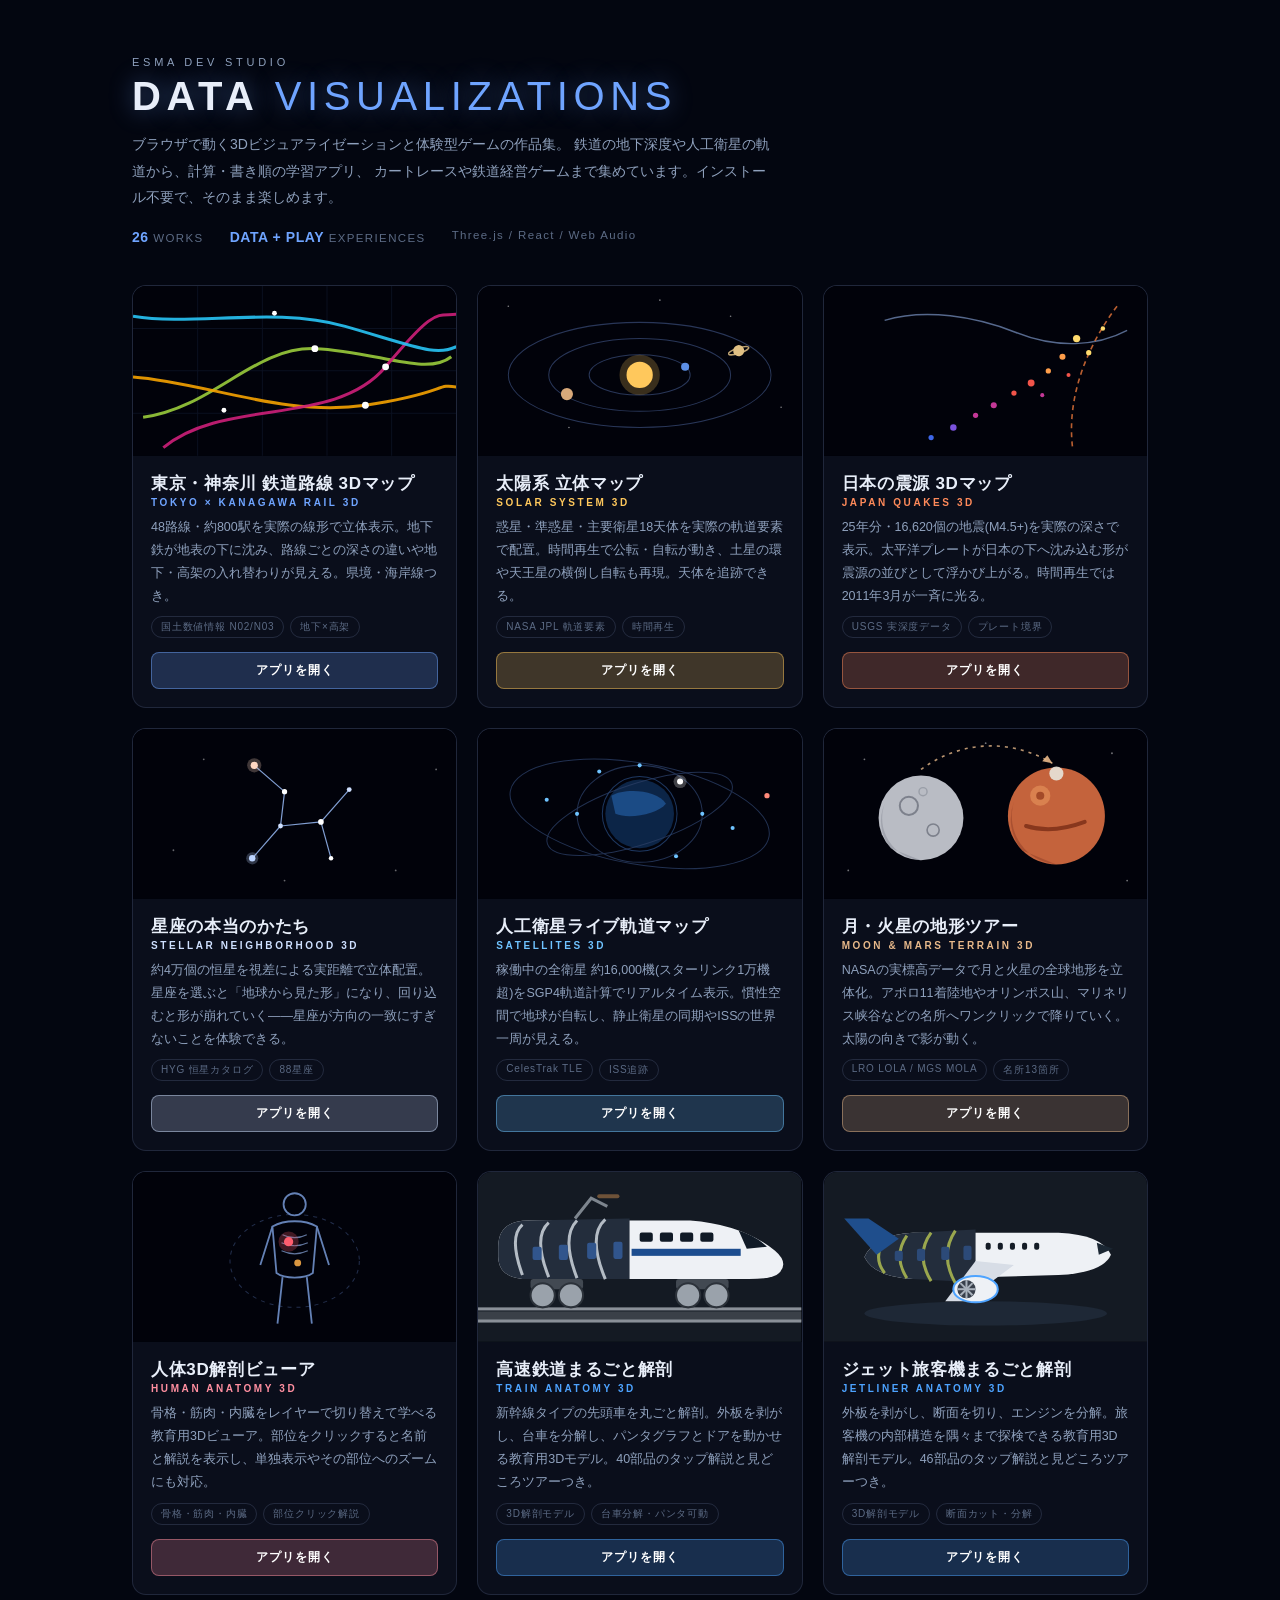
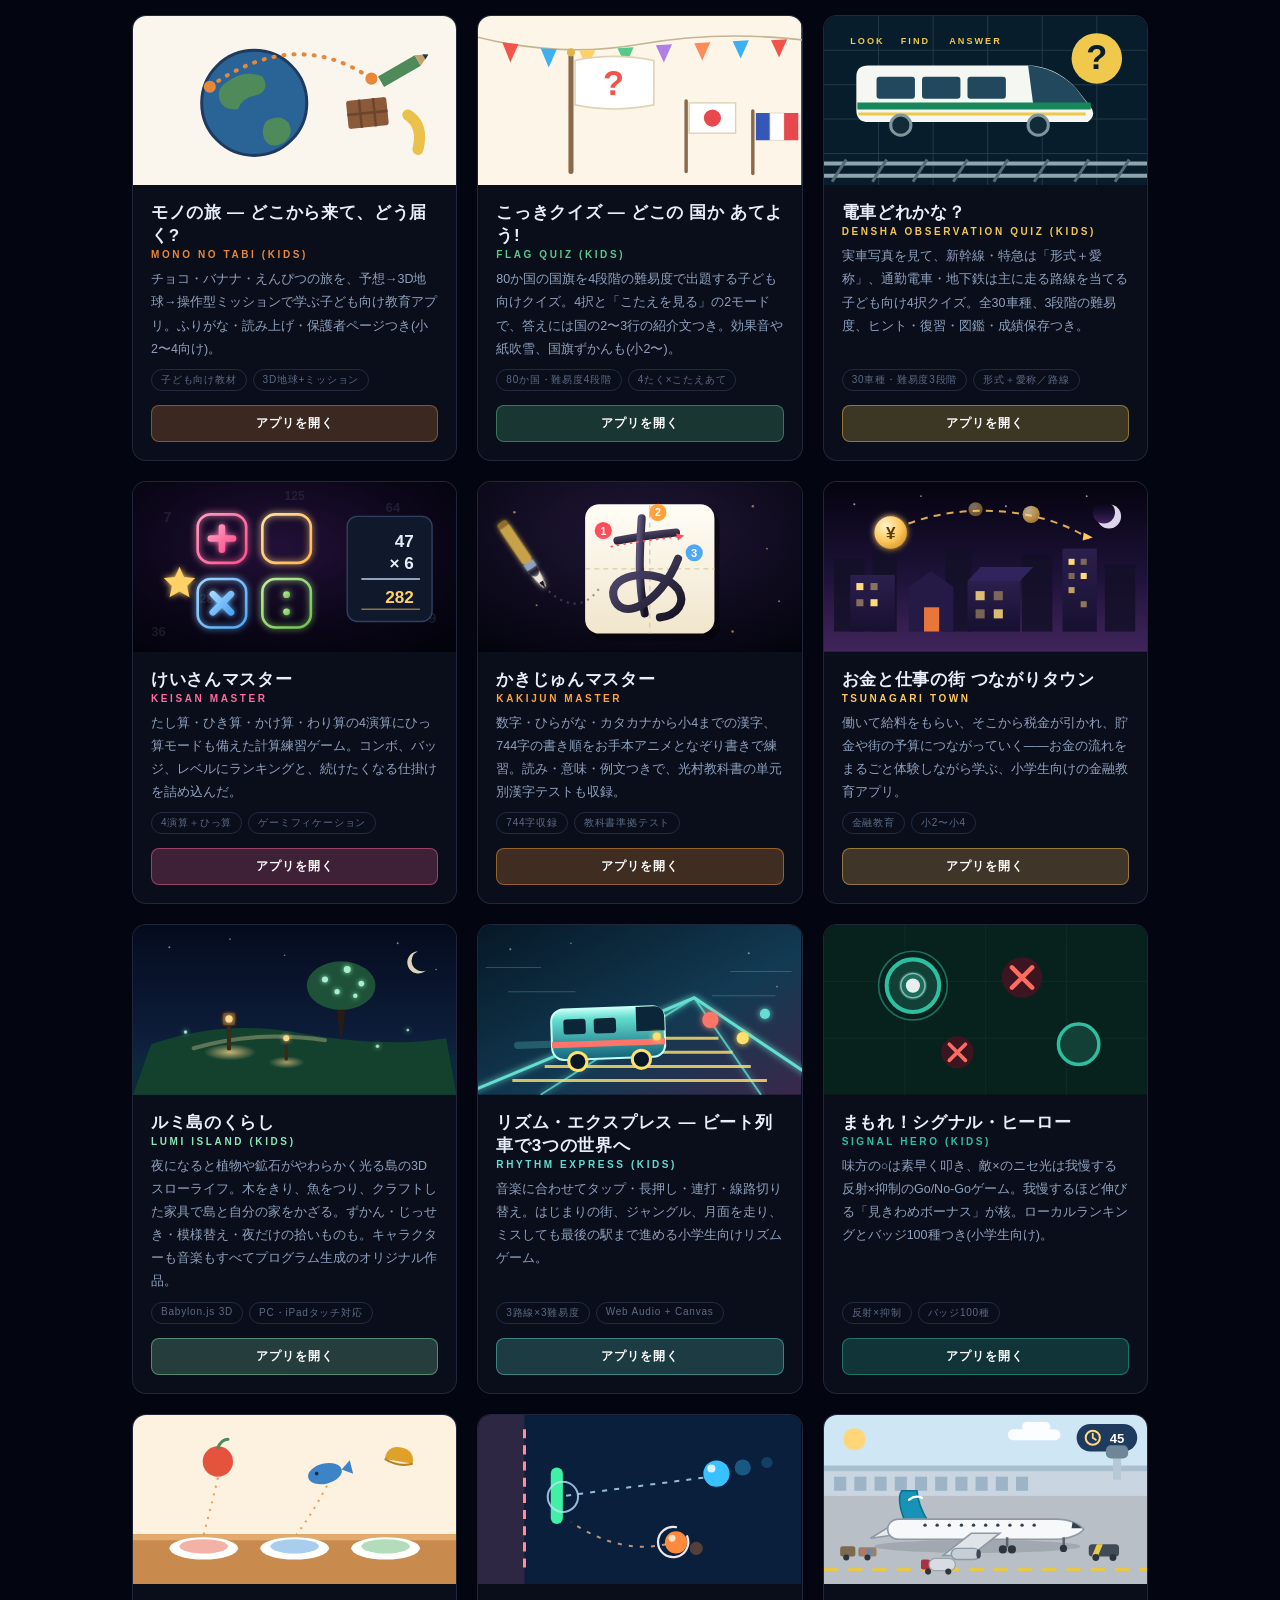
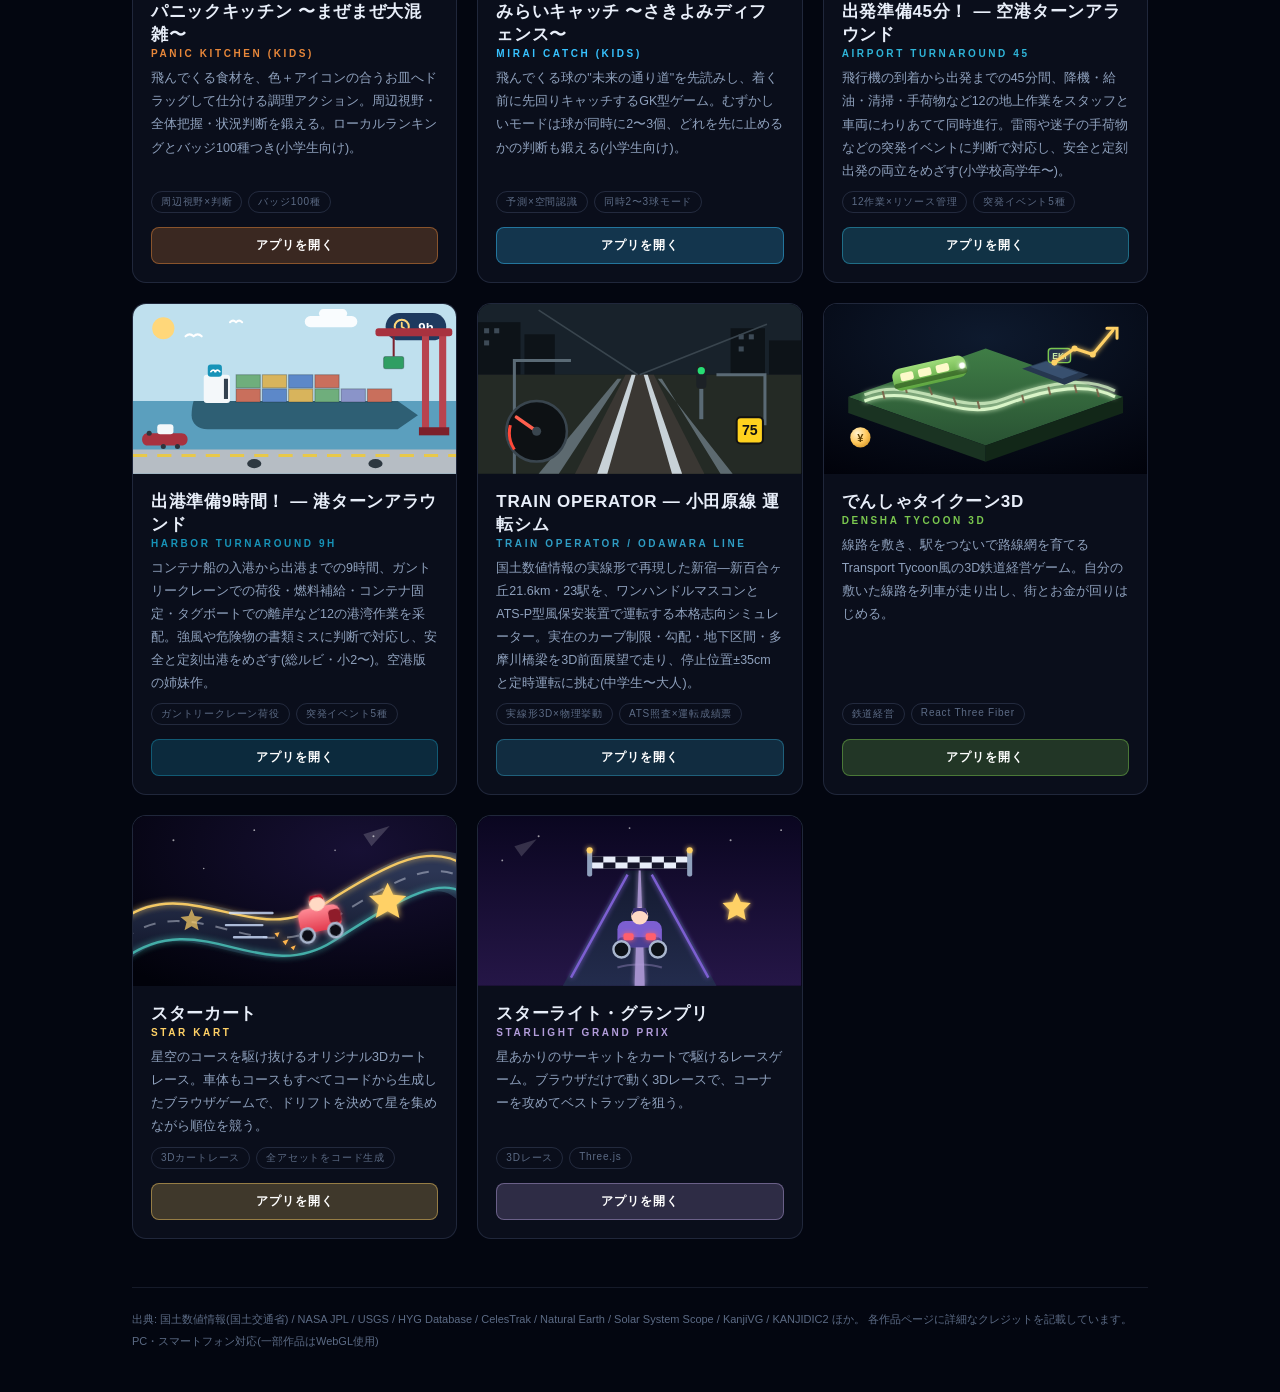
==== commit 1737e7b5: "Add Lumi Island (26th work) with a night-island card Co-Authored-By: Claude Fable 5 <noreply@anthrop" ====
--- a/index.html
+++ b/index.html
@@ -4,7 +4,7 @@
 <meta charset="UTF-8" />
 <meta name="viewport" content="width=device-width, initial-scale=1.0" />
 <title>ESMA DEV STUDIO — データビジュアライゼーション作品集</title>
-<meta name="description" content="ブラウザで楽しめる3D作品と体験型ゲームの作品集。鉄道・宇宙・人体の立体表示に、学習アプリ「けいさんマスター」「かきじゅんマスター」「つながりタウン」、レース「スターカート」、経営「でんしゃタイクーン3D」、運転シミュレーターまで全25作品。" />
+<meta name="description" content="ブラウザで楽しめる3D作品と体験型ゲームの作品集。鉄道・宇宙・人体の立体表示に、学習アプリ「けいさんマスター」「かきじゅんマスター」「つながりタウン」、スローライフ「ルミ島のくらし」、レース「スターカート」、経営「でんしゃタイクーン3D」、運転シミュレーターまで全26作品。" />
 <link rel="icon" href='data:image/svg+xml,<svg xmlns="http://www.w3.org/2000/svg" viewBox="0 0 100 100"><text y="80" font-size="80">✦</text></svg>' />
 <style>
   :root {
@@ -120,7 +120,7 @@
       カートレースや鉄道経営ゲームまで集めています。インストール不要で、そのまま楽しめます。
     </p>
     <div class="stats">
-      <span><b>25</b> WORKS</span>
+      <span><b>26</b> WORKS</span>
       <span><b>DATA + PLAY</b> EXPERIENCES</span>
       <span>Three.js / React / Web Audio</span>
     </div>
@@ -762,6 +762,64 @@
         <div class="tags"><span class="tag">金融教育</span><span class="tag">小2〜小4</span></div>
         <div class="card-links">
           <a class="btn primary" href="https://esma-dev-studio.github.io/tsunagari-town/">アプリを開く</a>        </div>
+      </div>
+    </div>
+
+    <!-- ルミ島のくらし -->
+    <div class="card" style="--card-accent:#8de6b8">
+      <svg class="thumb" viewBox="0 0 320 168" xmlns="http://www.w3.org/2000/svg" role="img" aria-label="夜になると光る島のスローライフ">
+        <defs>
+          <linearGradient id="li-sky" x1="0" y1="0" x2="0" y2="1">
+            <stop offset="0" stop-color="#050b1e"/>
+            <stop offset="0.62" stop-color="#0c1c38"/>
+            <stop offset="1" stop-color="#123048"/>
+          </linearGradient>
+          <radialGradient id="li-pool" cx="0.5" cy="0.5" r="0.5">
+            <stop offset="0" stop-color="#ffd98a" stop-opacity="0.75"/>
+            <stop offset="1" stop-color="#ffd98a" stop-opacity="0"/>
+          </radialGradient>
+          <filter id="li-glow" x="-60%" y="-60%" width="220%" height="220%">
+            <feGaussianBlur stdDeviation="2.6" result="blur"/>
+            <feMerge><feMergeNode in="blur"/><feMergeNode in="SourceGraphic"/></feMerge>
+          </filter>
+        </defs>
+        <rect width="320" height="168" fill="url(#li-sky)"/>
+        <g fill="#cfe3ff" opacity="0.55">
+          <circle cx="36" cy="22" r="1"/><circle cx="96" cy="14" r="0.8"/><circle cx="150" cy="30" r="0.8"/><circle cx="262" cy="18" r="1"/><circle cx="300" cy="44" r="0.8"/>
+        </g>
+        <path d="M282 26 a11 11 0 1 0 8 19 a9 9 0 1 1 -8 -19" fill="#f4e9c8" opacity="0.9"/>
+        <path d="M0 132 Q80 122 160 130 T320 128 V168 H0 Z" fill="#0a2a3c"/>
+        <path d="M18 118 Q92 92 170 108 Q250 122 310 112 L320 168 H0 Z" fill="#14402e"/>
+        <path d="M60 122 Q120 104 190 114" fill="none" stroke="#e6d3a0" stroke-width="4" opacity="0.35" stroke-linecap="round"/>
+        <g transform="translate(206 52)">
+          <path d="M0 62 C-4 40 -6 24 0 6 C6 24 4 40 0 62" fill="#2a1c14"/>
+          <ellipse cx="0" cy="8" rx="34" ry="24" fill="#1d5238"/>
+          <g fill="#a5f0c8" filter="url(#li-glow)">
+            <circle cx="-16" cy="2" r="3"/><circle cx="6" cy="-8" r="3.4"/><circle cx="20" cy="6" r="2.8"/><circle cx="-4" cy="14" r="2.6"/><circle cx="14" cy="18" r="2.2"/>
+          </g>
+        </g>
+        <g>
+          <ellipse cx="96" cy="126" rx="26" ry="8" fill="url(#li-pool)"/>
+          <rect x="93" y="96" width="4" height="28" rx="1.5" fill="#3a2a1c"/>
+          <rect x="88" y="86" width="14" height="14" rx="3" fill="#57422c" stroke="#2a1c14" stroke-width="1.6"/>
+          <circle cx="95" cy="93" r="3.6" fill="#ffd98a" filter="url(#li-glow)"/>
+        </g>
+        <g>
+          <ellipse cx="152" cy="136" rx="18" ry="6" fill="url(#li-pool)" opacity="0.8"/>
+          <rect x="150" y="116" width="3.4" height="18" rx="1.4" fill="#3a2a1c"/>
+          <circle cx="151.7" cy="112" r="3" fill="#ffd98a" filter="url(#li-glow)"/>
+        </g>
+        <g fill="#a5f0c8" filter="url(#li-glow)" opacity="0.9">
+          <circle cx="52" cy="106" r="1.8"/><circle cx="242" cy="120" r="1.8"/><circle cx="272" cy="104" r="1.4"/>
+        </g>
+      </svg>
+      <div class="card-body">
+        <h2>ルミ島のくらし<span class="en">LUMI ISLAND (KIDS)</span></h2>
+        <p>夜になると植物や鉱石がやわらかく光る島の3Dスローライフ。木をきり、魚をつり、クラフトした家具で島と自分の家をかざる。ずかん・じっせき・模様替え・夜だけの拾いものも。キャラクターも音楽もすべてプログラム生成のオリジナル作品。</p>
+        <div class="tags"><span class="tag">Babylon.js 3D</span><span class="tag">PC・iPadタッチ対応</span></div>
+        <div class="card-links">
+          <a class="btn primary" href="https://esma-dev-studio.github.io/lumi-island/">アプリを開く</a>
+        </div>
       </div>
     </div>
 
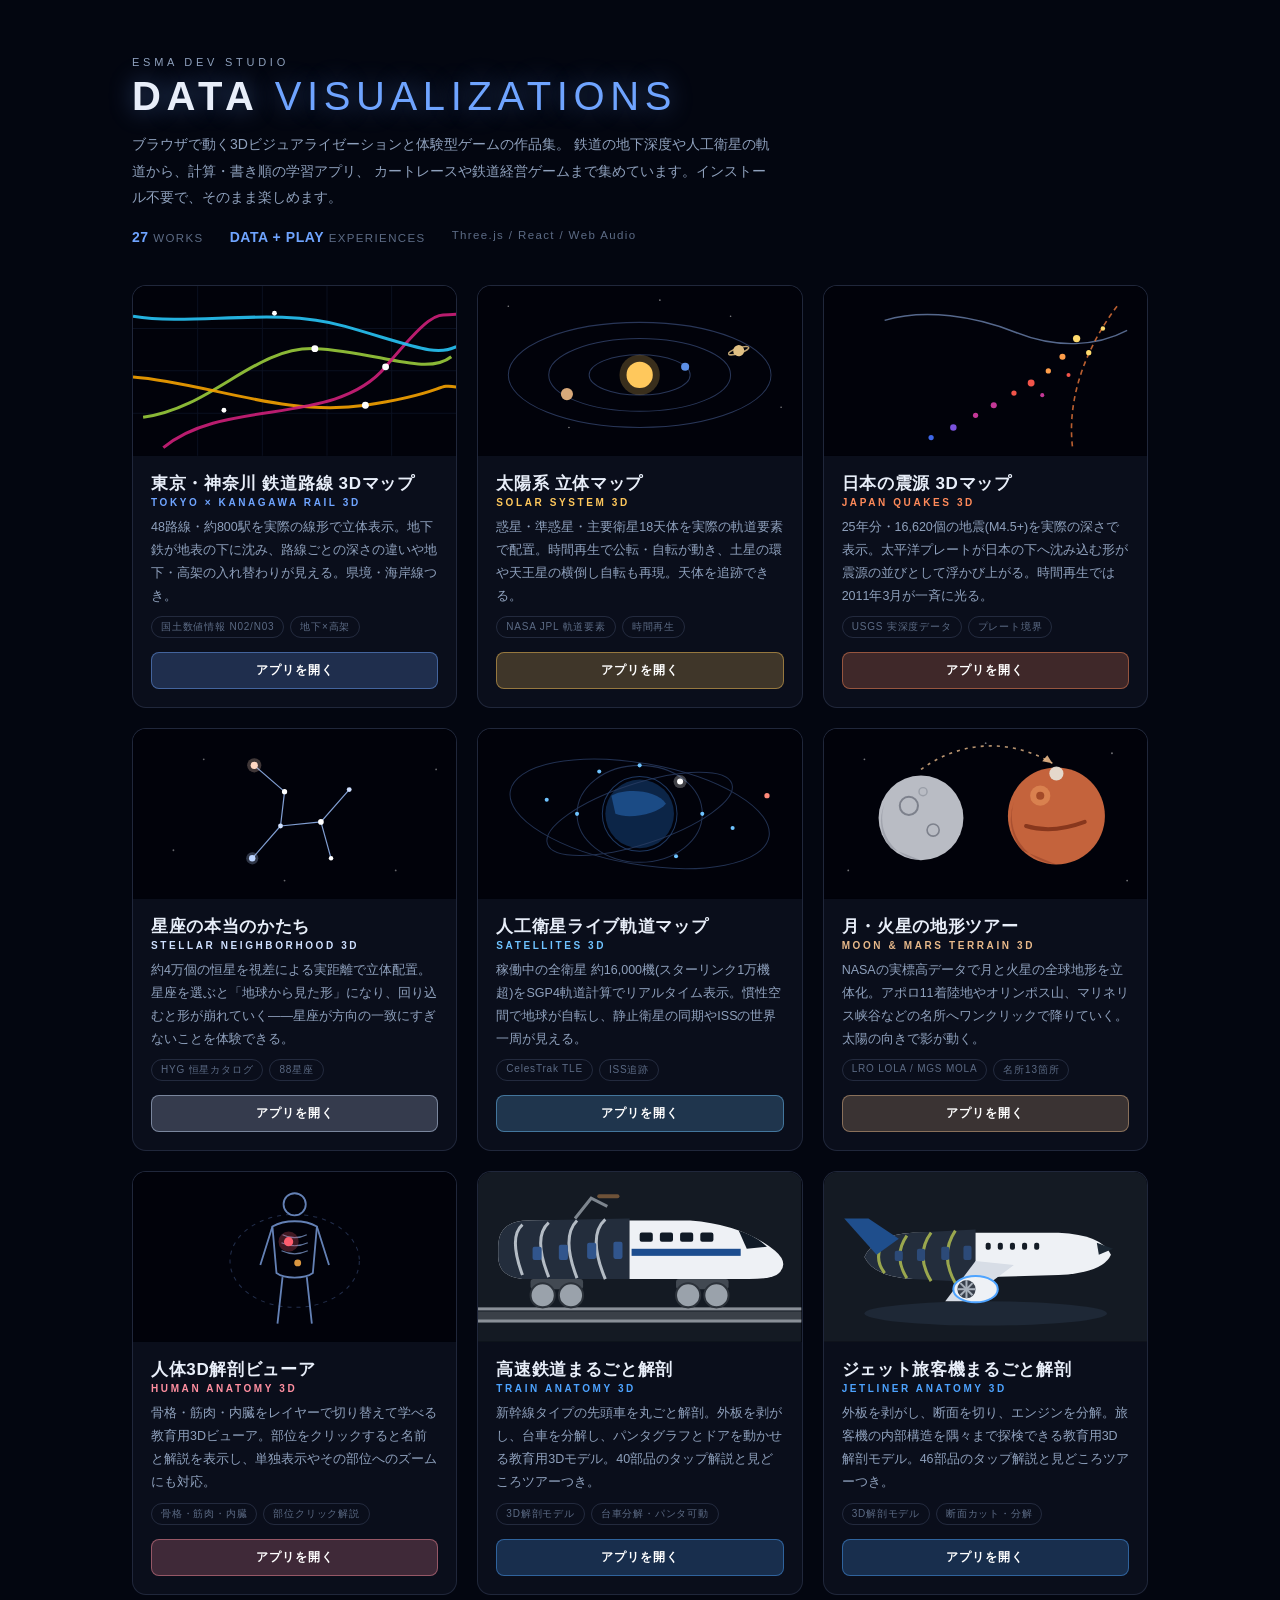
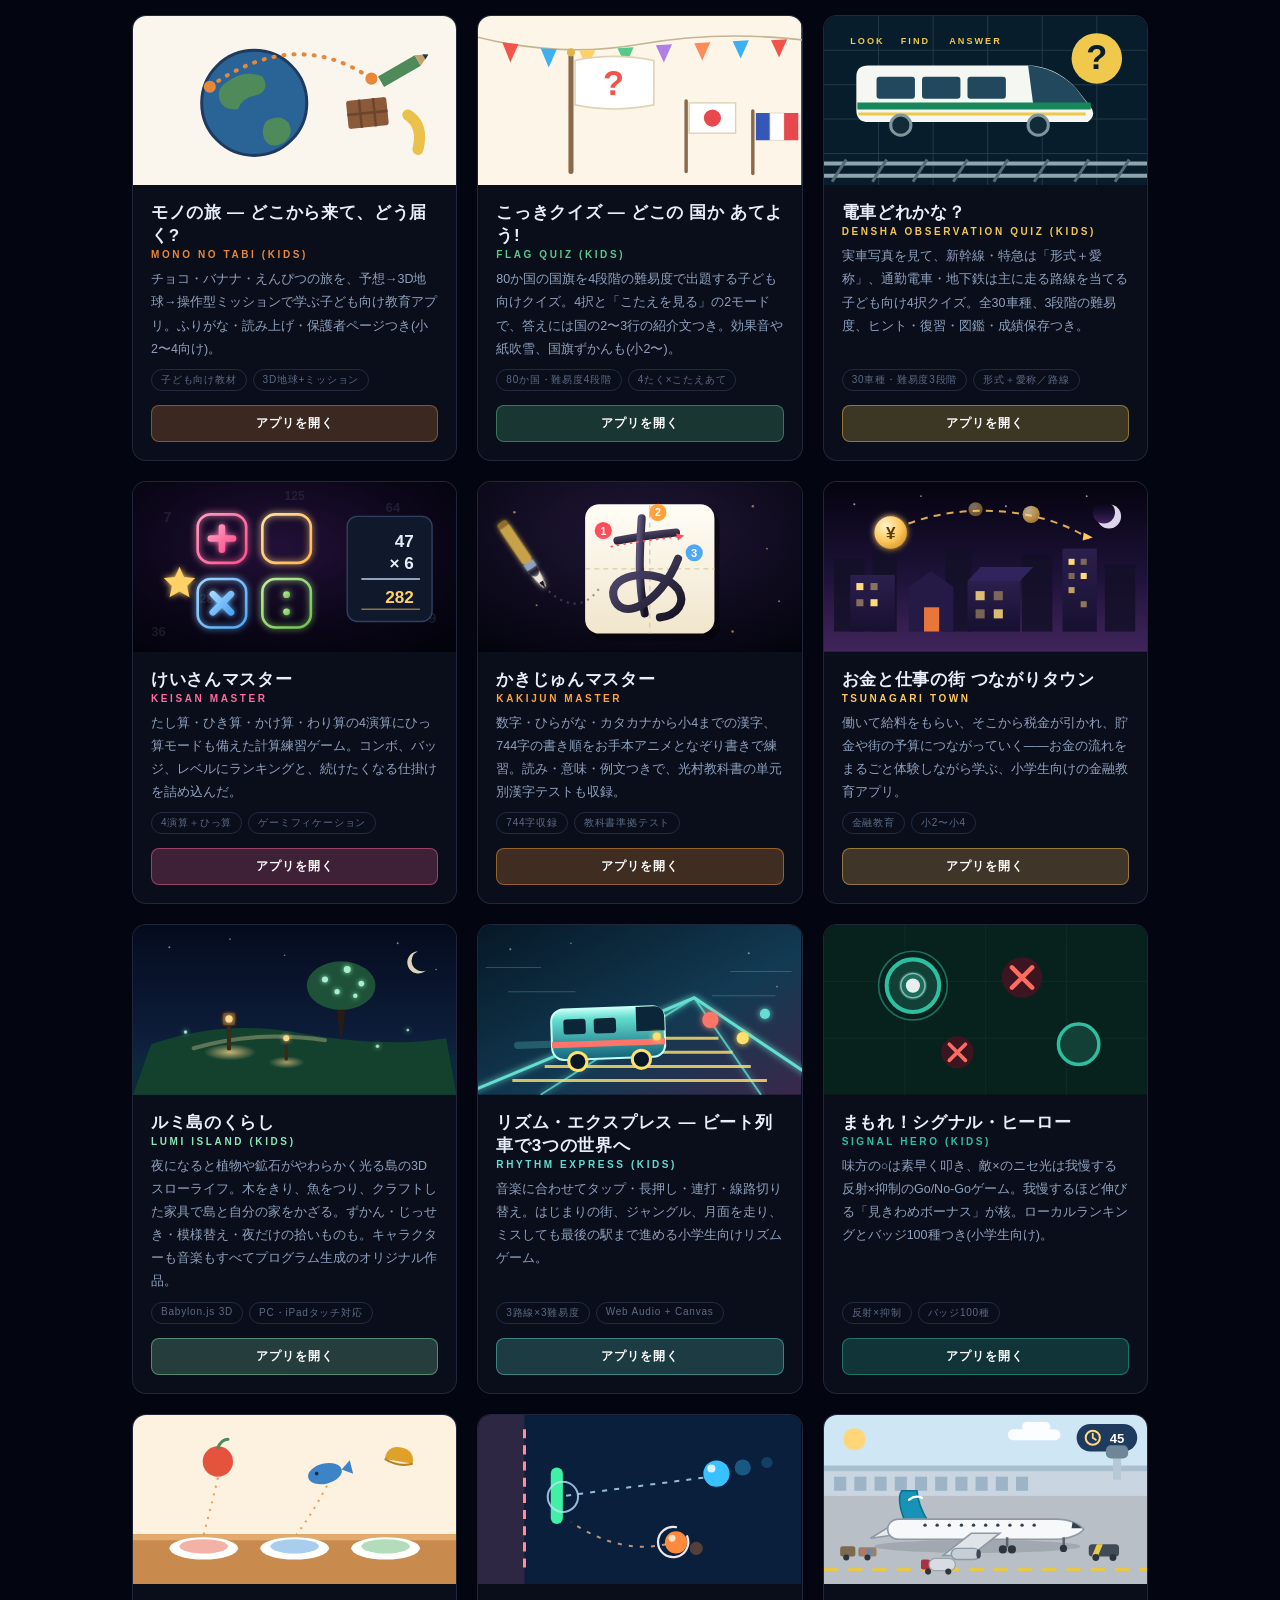
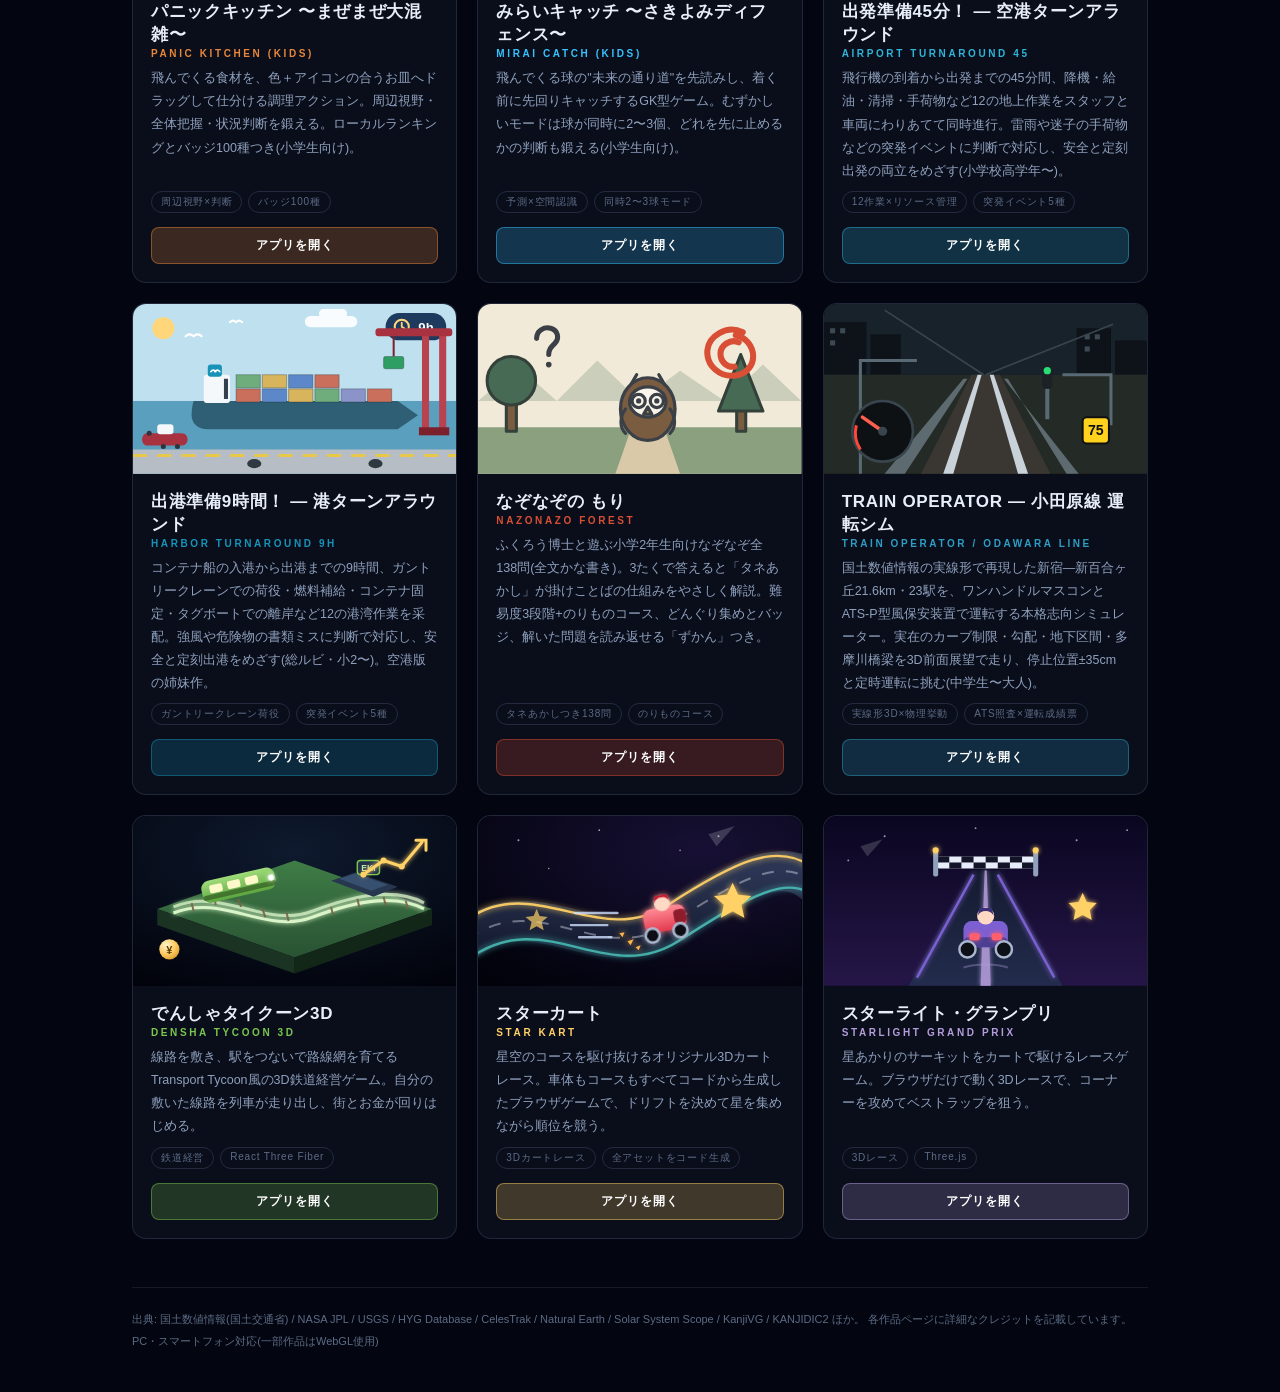
==== commit 5887568b: "作品ポータルに「なぞなぞの もり」を追加(全27作品) Co-Authored-By: Claude Fable 5 <noreply@anthropic.com>" ====
--- a/index.html
+++ b/index.html
@@ -4,7 +4,7 @@
 <meta charset="UTF-8" />
 <meta name="viewport" content="width=device-width, initial-scale=1.0" />
 <title>ESMA DEV STUDIO — データビジュアライゼーション作品集</title>
-<meta name="description" content="ブラウザで楽しめる3D作品と体験型ゲームの作品集。鉄道・宇宙・人体の立体表示に、学習アプリ「けいさんマスター」「かきじゅんマスター」「つながりタウン」、スローライフ「ルミ島のくらし」、レース「スターカート」、経営「でんしゃタイクーン3D」、運転シミュレーターまで全26作品。" />
+<meta name="description" content="ブラウザで楽しめる3D作品と体験型ゲームの作品集。鉄道・宇宙・人体の立体表示に、学習アプリ「けいさんマスター」「かきじゅんマスター」「つながりタウン」「なぞなぞのもり」、スローライフ「ルミ島のくらし」、レース「スターカート」、経営「でんしゃタイクーン3D」、運転シミュレーターまで全27作品。" />
 <link rel="icon" href='data:image/svg+xml,<svg xmlns="http://www.w3.org/2000/svg" viewBox="0 0 100 100"><text y="80" font-size="80">✦</text></svg>' />
 <style>
   :root {
@@ -120,7 +120,7 @@
       カートレースや鉄道経営ゲームまで集めています。インストール不要で、そのまま楽しめます。
     </p>
     <div class="stats">
-      <span><b>26</b> WORKS</span>
+      <span><b>27</b> WORKS</span>
       <span><b>DATA + PLAY</b> EXPERIENCES</span>
       <span>Three.js / React / Web Audio</span>
     </div>
@@ -1161,6 +1161,49 @@
       </div>
     </div>
 
+    <!-- なぞなぞの もり -->
+    <div class="card" style="--card-accent:#d94f35">
+      <svg class="thumb" viewBox="0 0 320 168" xmlns="http://www.w3.org/2000/svg">
+        <rect width="320" height="168" fill="#f2ead8"/>
+        <path d="M0 96 L40 62 L78 96 L118 56 L160 96 L200 66 L244 96 L282 60 L320 96 Z" fill="#aab8a2" opacity="0.55"/>
+        <rect y="122" width="320" height="46" fill="#8ba07e"/>
+        <path d="M136 168 L152 122 L184 122 L200 168 Z" fill="#d9c9a8"/>
+        <g stroke="#33413a" stroke-width="3" stroke-linejoin="round">
+          <rect x="28" y="96" width="10" height="30" fill="#7a5c40"/>
+          <circle cx="33" cy="76" r="24" fill="#476a54"/>
+          <rect x="256" y="92" width="9" height="34" fill="#7a5c40"/>
+          <path d="M238 106 L260 50 L282 106 Z" fill="#476a54"/>
+        </g>
+        <g stroke="#3a4046" stroke-width="3.2" stroke-linejoin="round" stroke-linecap="round">
+          <path d="M150 82 L157 70 M186 82 L179 70"/>
+          <ellipse cx="168" cy="104" rx="27" ry="31" fill="#7a5c40"/>
+          <ellipse cx="168" cy="97" rx="18" ry="15" fill="#faf5ea"/>
+          <circle cx="159" cy="96" r="6.5" fill="#faf5ea"/>
+          <circle cx="177" cy="96" r="6.5" fill="#faf5ea"/>
+          <circle cx="159" cy="96" r="2.6" fill="#3a4046" stroke="none"/>
+          <circle cx="177" cy="96" r="2.6" fill="#3a4046" stroke="none"/>
+          <path d="M168 102 L164 109 L172 109 Z" fill="#d9a53a"/>
+          <path d="M146 104 C 140 112 140 122 146 128 M190 104 C 196 112 196 122 190 128" fill="none"/>
+        </g>
+        <g fill="none" stroke="#d94f35" stroke-width="6" stroke-linecap="round">
+          <path d="M262 28 C 246 20 228 32 227 46 C 226 62 240 72 253 71 C 266 70 274 60 272 48 C 270 38 262 32 255 31"/>
+          <path d="M258 38 C 250 34 240 41 240 49 C 240 58 247 63 254 62"/>
+        </g>
+        <g fill="none" stroke="#3a4046" stroke-width="5" stroke-linecap="round">
+          <path d="M58 34 C 58 26 66 22 72 24 C 79 26 81 34 76 39 C 72 43 70 45 70 50"/>
+          <circle cx="70" cy="60" r="2.8" fill="#3a4046" stroke="none"/>
+        </g>
+      </svg>
+      <div class="card-body">
+        <h2>なぞなぞの もり<span class="en">NAZONAZO FOREST</span></h2>
+        <p>ふくろう博士と遊ぶ小学2年生向けなぞなぞ全138問(全文かな書き)。3たくで答えると「タネあかし」が掛けことばの仕組みをやさしく解説。難易度3段階+のりものコース、どんぐり集めとバッジ、解いた問題を読み返せる「ずかん」つき。</p>
+        <div class="tags"><span class="tag">タネあかしつき138問</span><span class="tag">のりものコース</span></div>
+        <div class="card-links">
+          <a class="btn primary" href="https://esma-dev-studio.github.io/nazonazo-forest/">アプリを開く</a>
+        </div>
+      </div>
+    </div>
+
     <!-- TRAIN OPERATOR 小田原線 -->
     <div class="card" style="--card-accent:#2f9dc4">
       <svg class="thumb" viewBox="0 0 320 168" xmlns="http://www.w3.org/2000/svg">
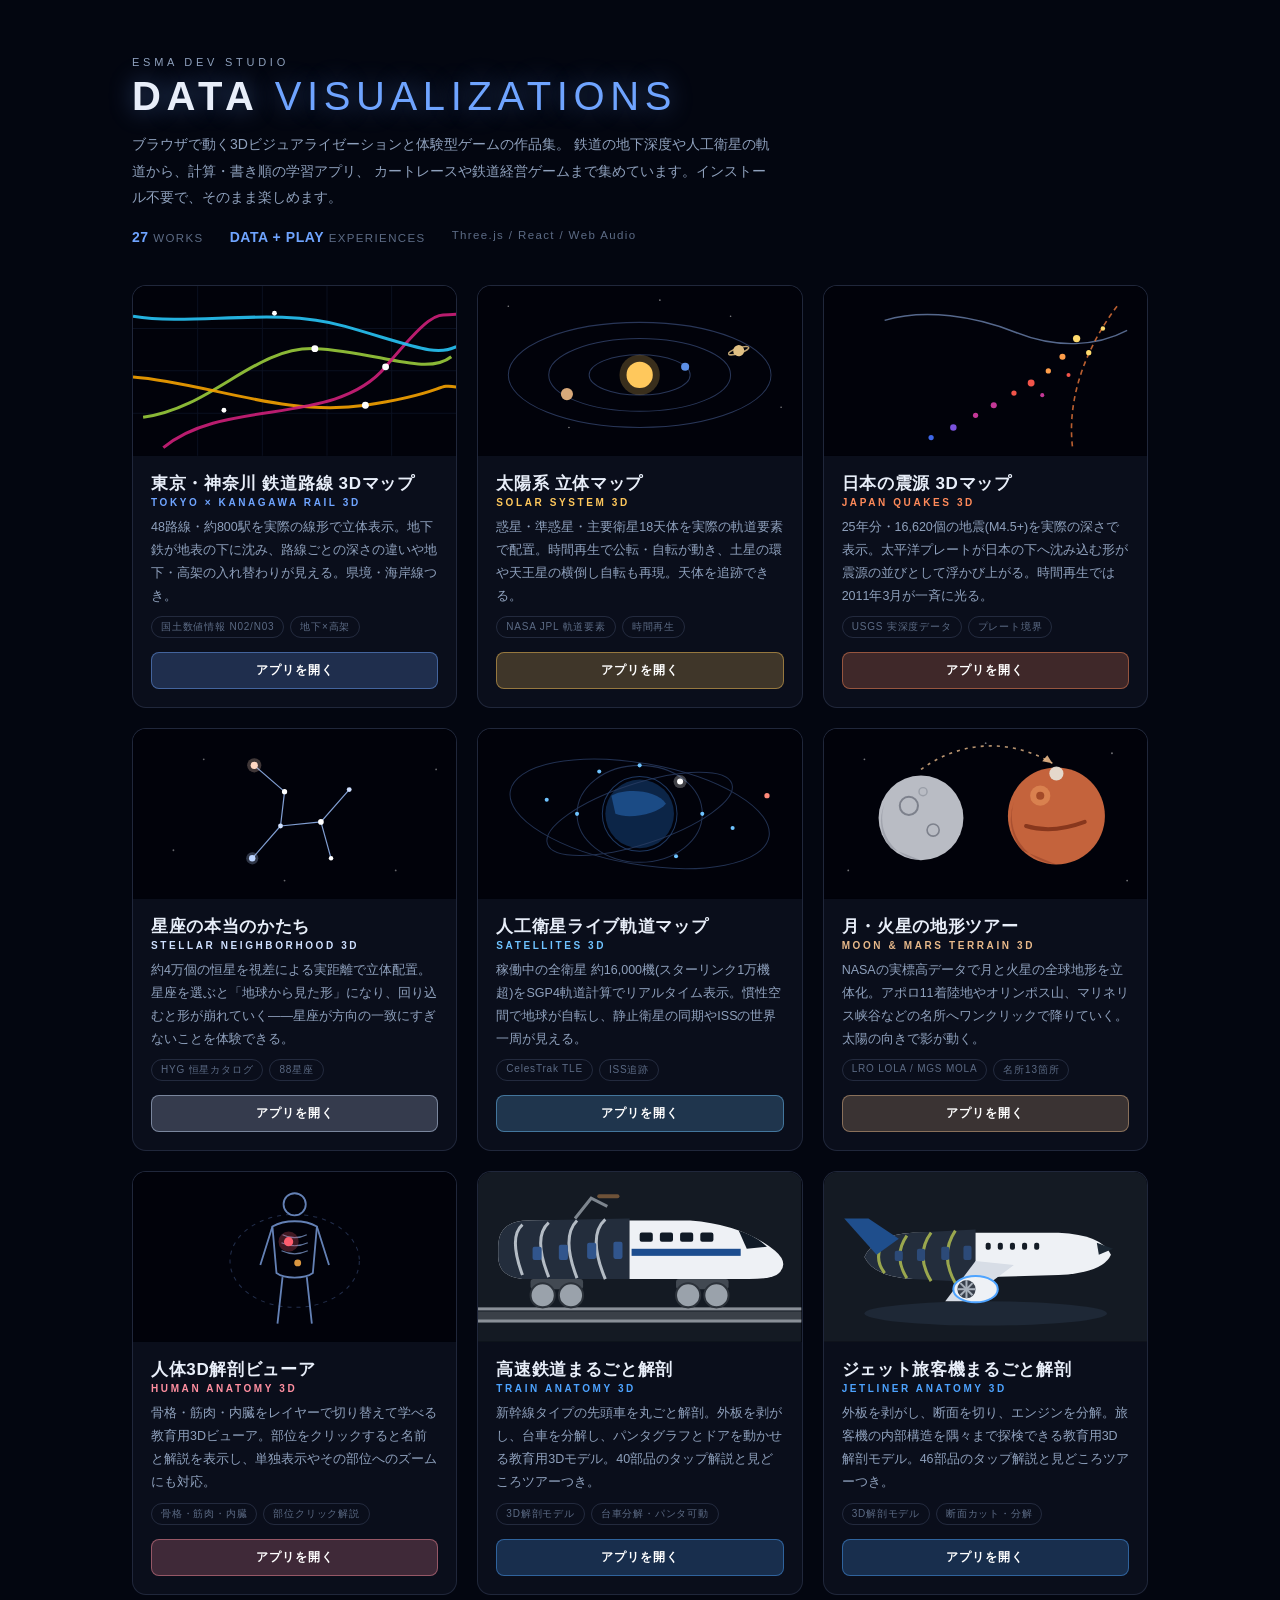
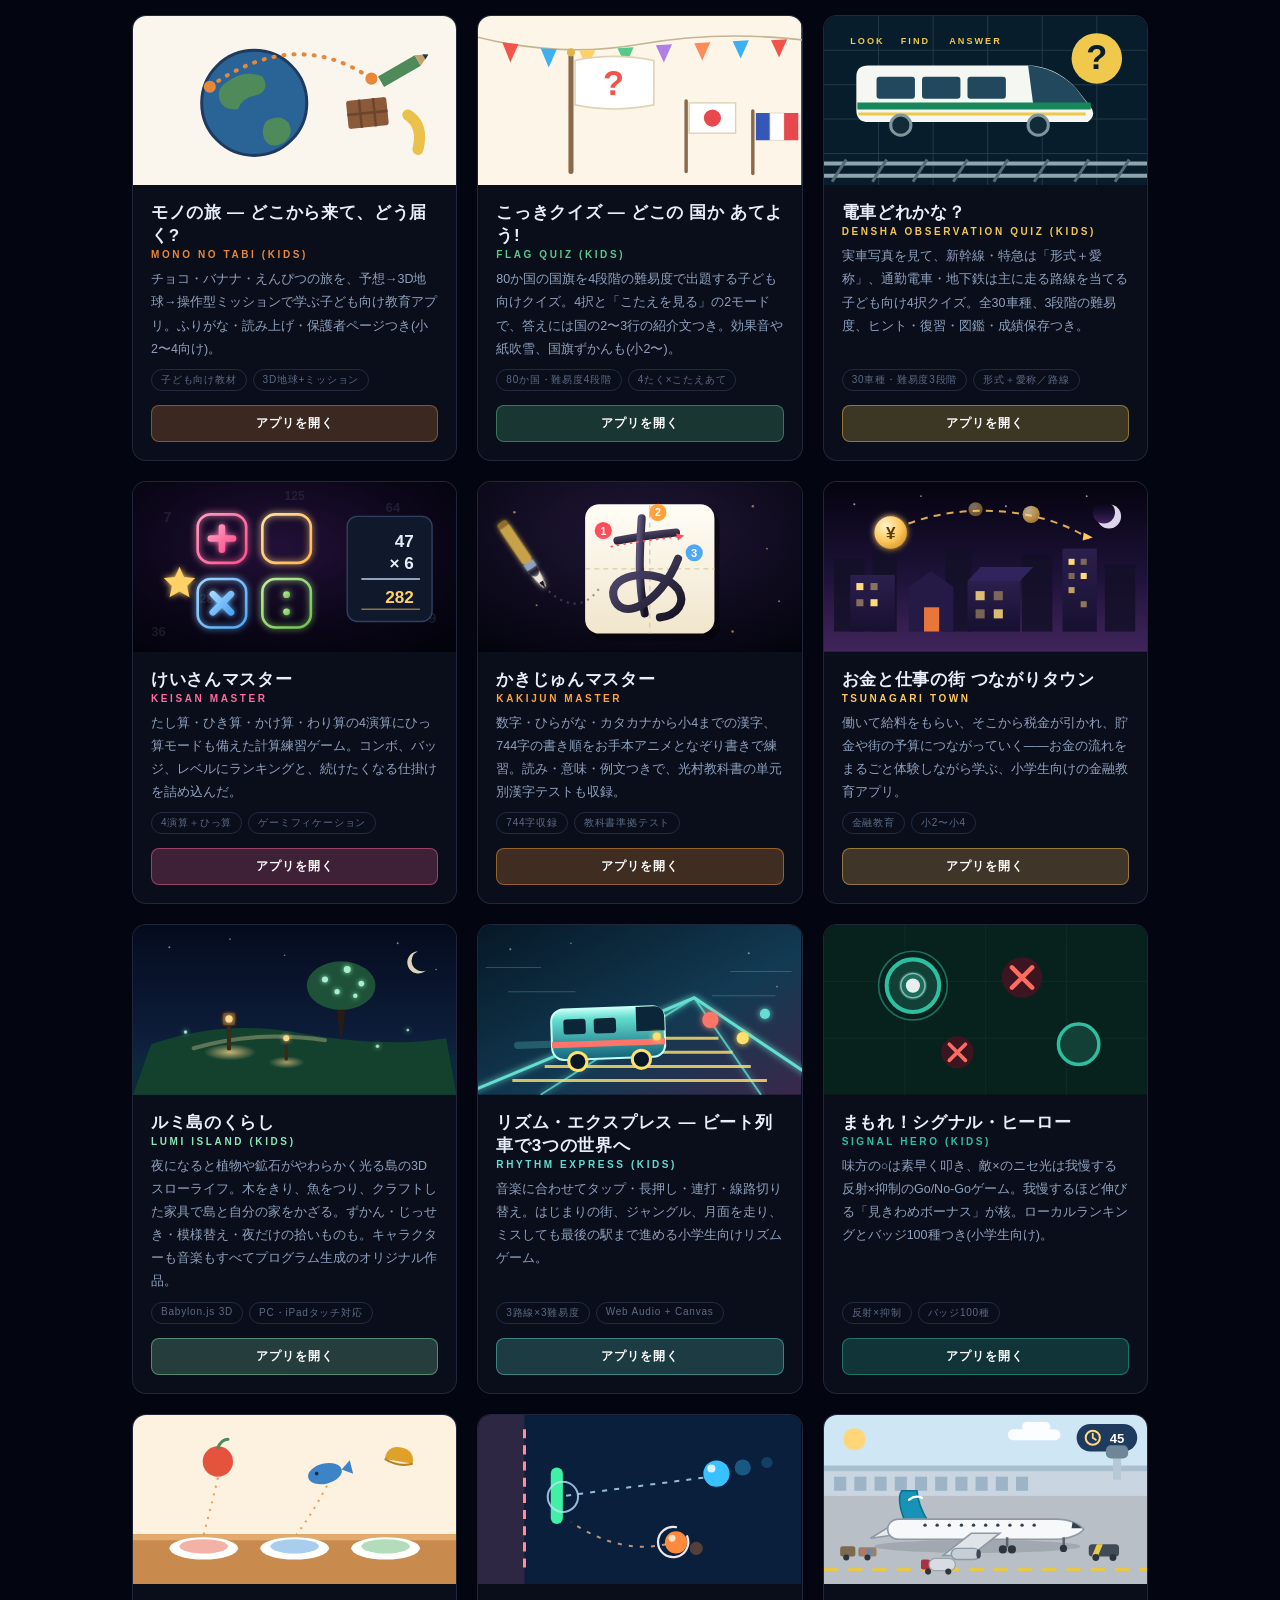
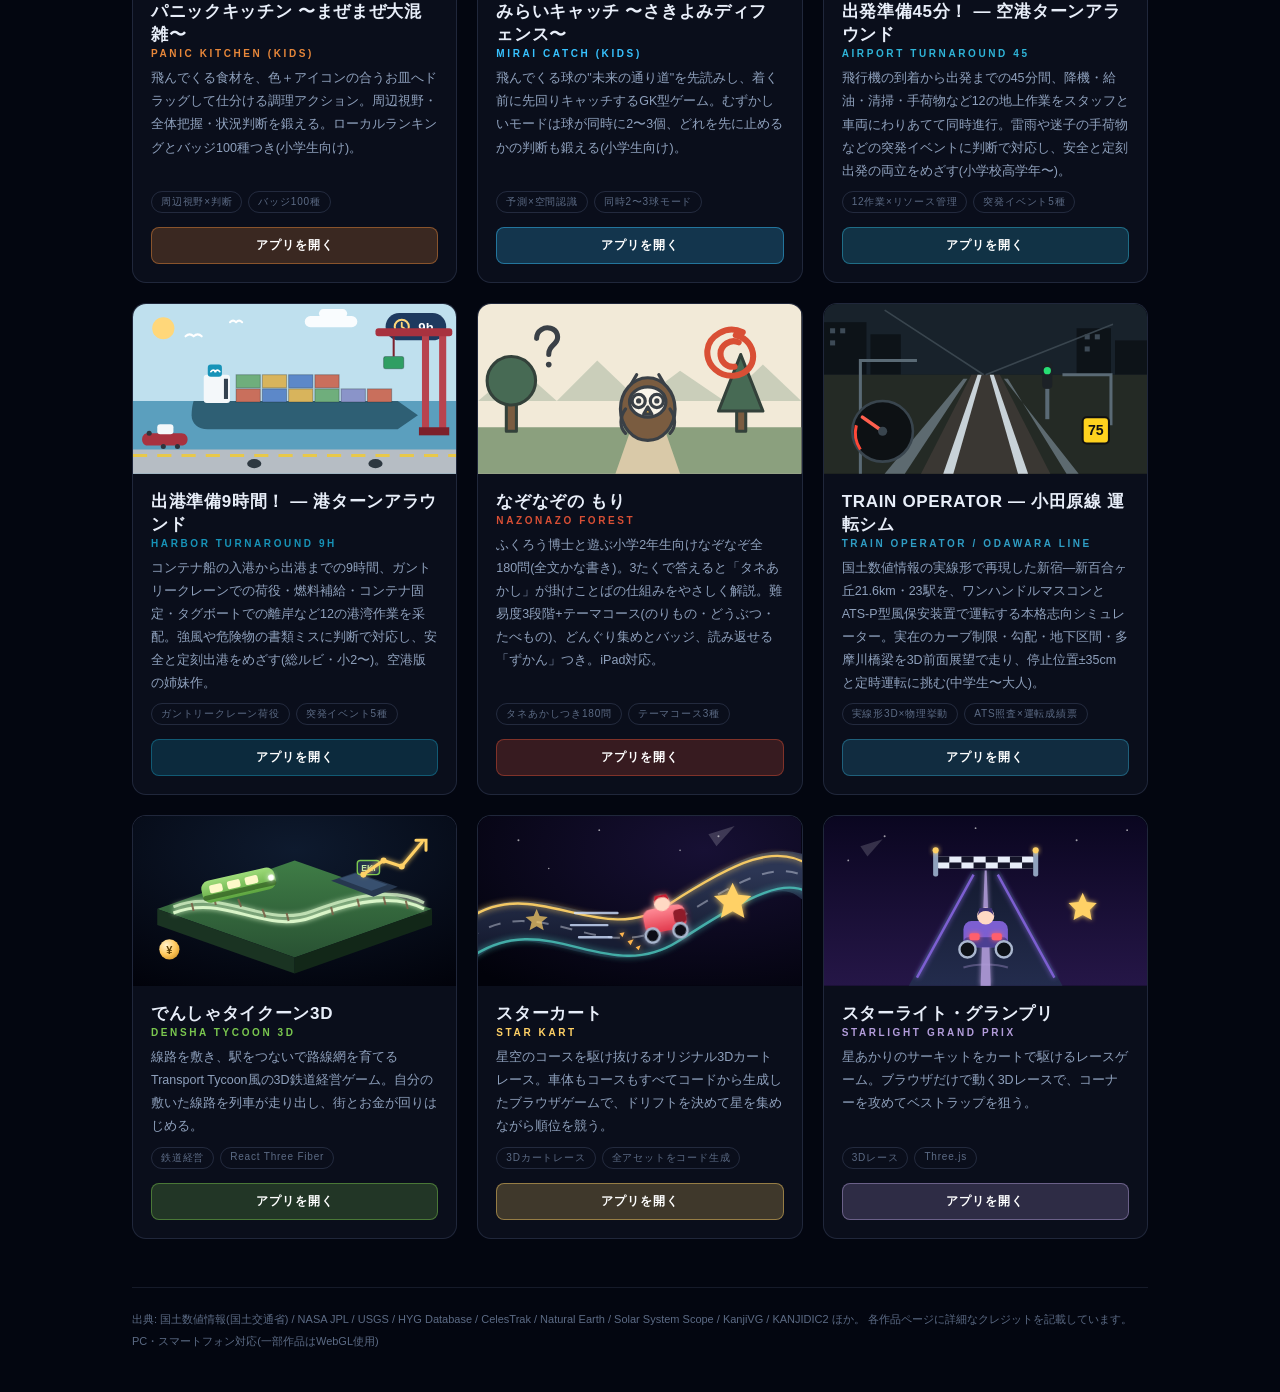
==== commit 2dccad41: "なぞなぞの もり: 180問・テーマコース3種・iPad対応に説明を更新 Co-Authored-By: Claude Fable 5 <noreply@anthropic.com>" ====
--- a/index.html
+++ b/index.html
@@ -1196,8 +1196,8 @@
       </svg>
       <div class="card-body">
         <h2>なぞなぞの もり<span class="en">NAZONAZO FOREST</span></h2>
-        <p>ふくろう博士と遊ぶ小学2年生向けなぞなぞ全138問(全文かな書き)。3たくで答えると「タネあかし」が掛けことばの仕組みをやさしく解説。難易度3段階+のりものコース、どんぐり集めとバッジ、解いた問題を読み返せる「ずかん」つき。</p>
-        <div class="tags"><span class="tag">タネあかしつき138問</span><span class="tag">のりものコース</span></div>
+        <p>ふくろう博士と遊ぶ小学2年生向けなぞなぞ全180問(全文かな書き)。3たくで答えると「タネあかし」が掛けことばの仕組みをやさしく解説。難易度3段階+テーマコース(のりもの・どうぶつ・たべもの)、どんぐり集めとバッジ、読み返せる「ずかん」つき。iPad対応。</p>
+        <div class="tags"><span class="tag">タネあかしつき180問</span><span class="tag">テーマコース3種</span></div>
         <div class="card-links">
           <a class="btn primary" href="https://esma-dev-studio.github.io/nazonazo-forest/">アプリを開く</a>
         </div>
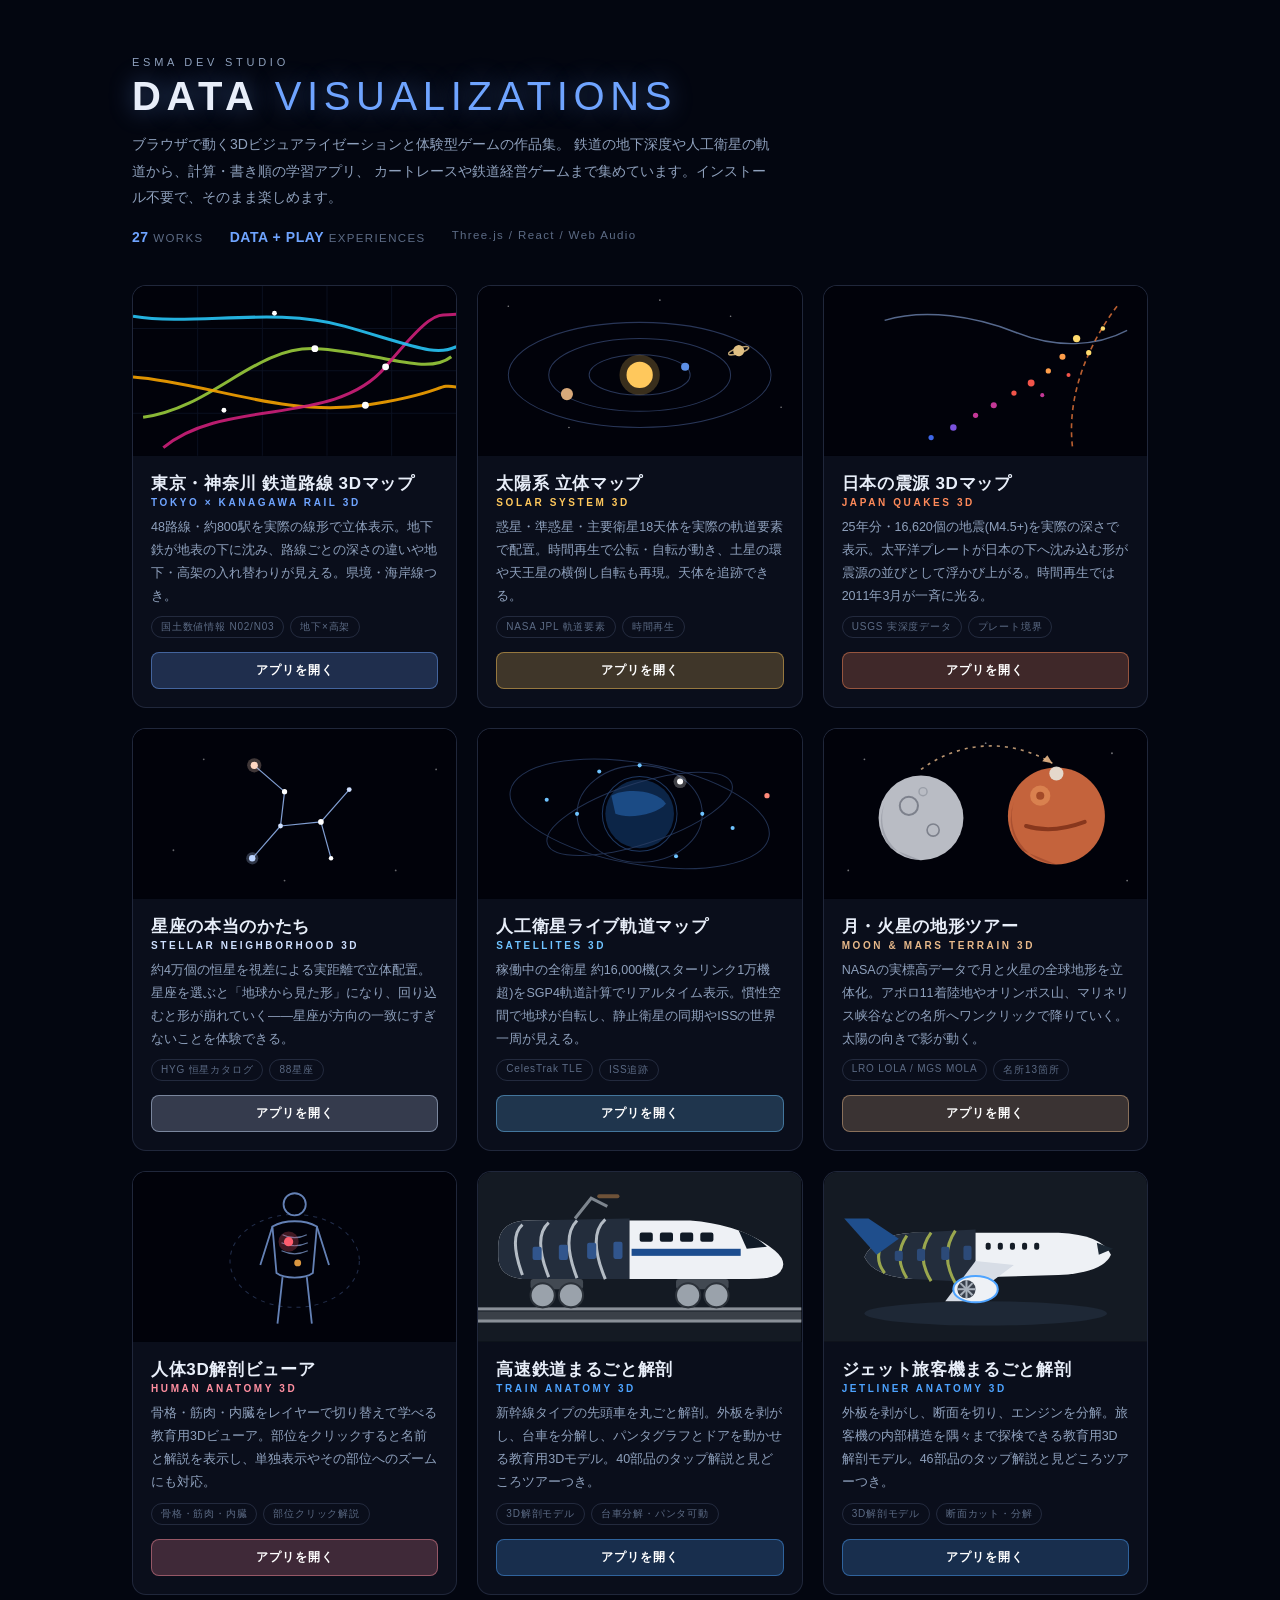
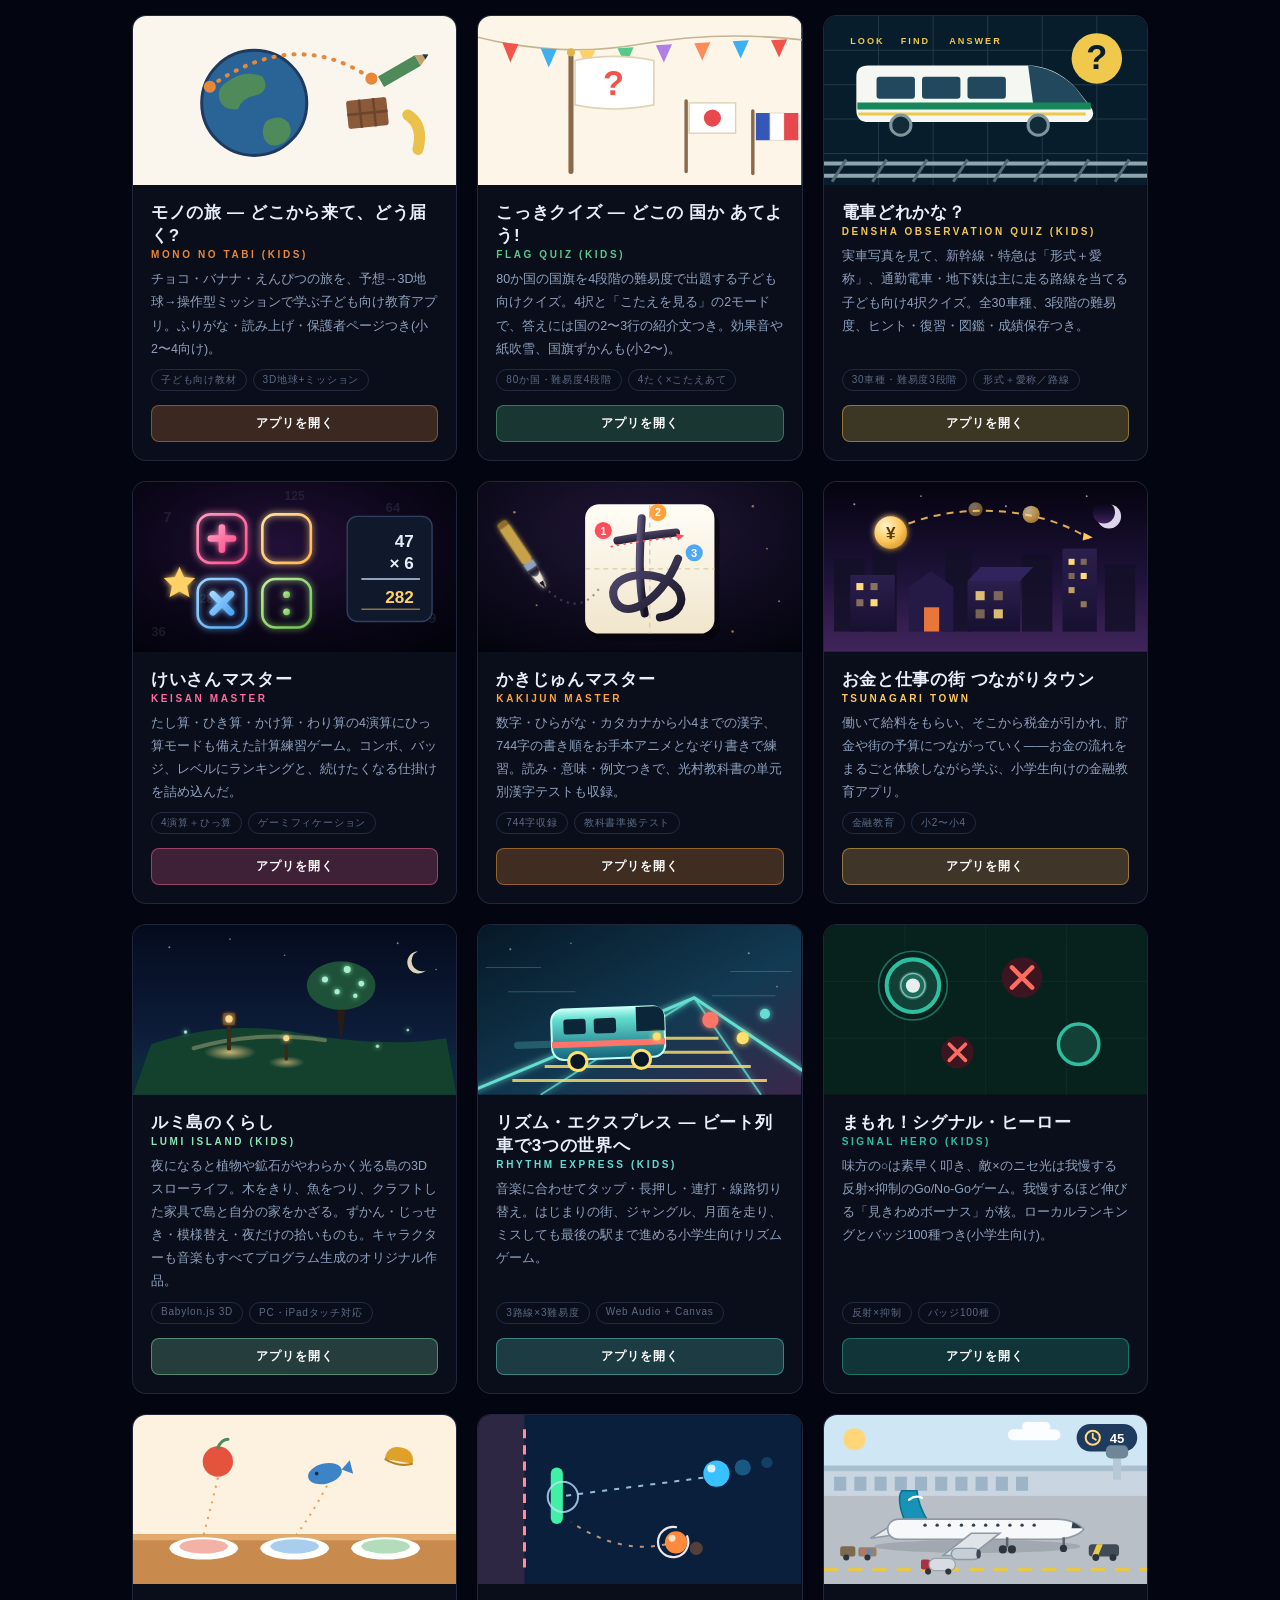
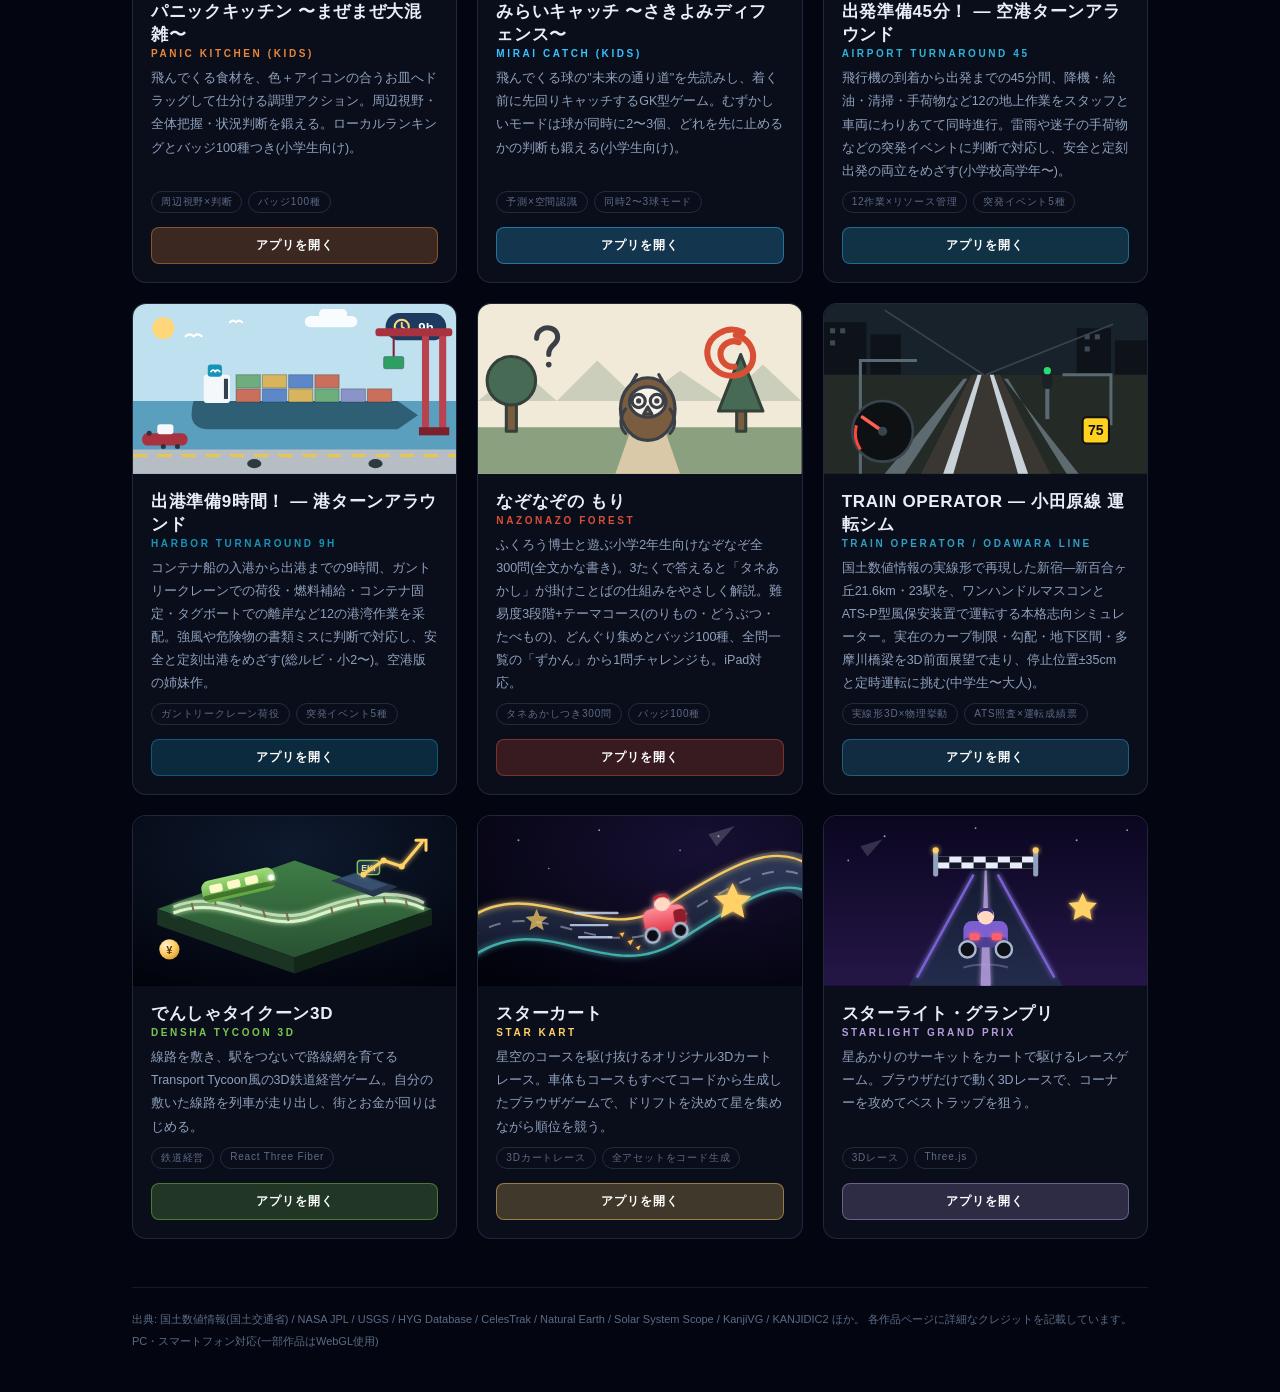
==== commit 70738c24: "なぞなぞの もり: 300問・バッジ100種・全問ずかんに説明を更新 Co-Authored-By: Claude Fable 5 <noreply@anthropic.com>" ====
--- a/index.html
+++ b/index.html
@@ -1196,8 +1196,8 @@
       </svg>
       <div class="card-body">
         <h2>なぞなぞの もり<span class="en">NAZONAZO FOREST</span></h2>
-        <p>ふくろう博士と遊ぶ小学2年生向けなぞなぞ全180問(全文かな書き)。3たくで答えると「タネあかし」が掛けことばの仕組みをやさしく解説。難易度3段階+テーマコース(のりもの・どうぶつ・たべもの)、どんぐり集めとバッジ、読み返せる「ずかん」つき。iPad対応。</p>
-        <div class="tags"><span class="tag">タネあかしつき180問</span><span class="tag">テーマコース3種</span></div>
+        <p>ふくろう博士と遊ぶ小学2年生向けなぞなぞ全300問(全文かな書き)。3たくで答えると「タネあかし」が掛けことばの仕組みをやさしく解説。難易度3段階+テーマコース(のりもの・どうぶつ・たべもの)、どんぐり集めとバッジ100種、全問一覧の「ずかん」から1問チャレンジも。iPad対応。</p>
+        <div class="tags"><span class="tag">タネあかしつき300問</span><span class="tag">バッジ100種</span></div>
         <div class="card-links">
           <a class="btn primary" href="https://esma-dev-studio.github.io/nazonazo-forest/">アプリを開く</a>
         </div>
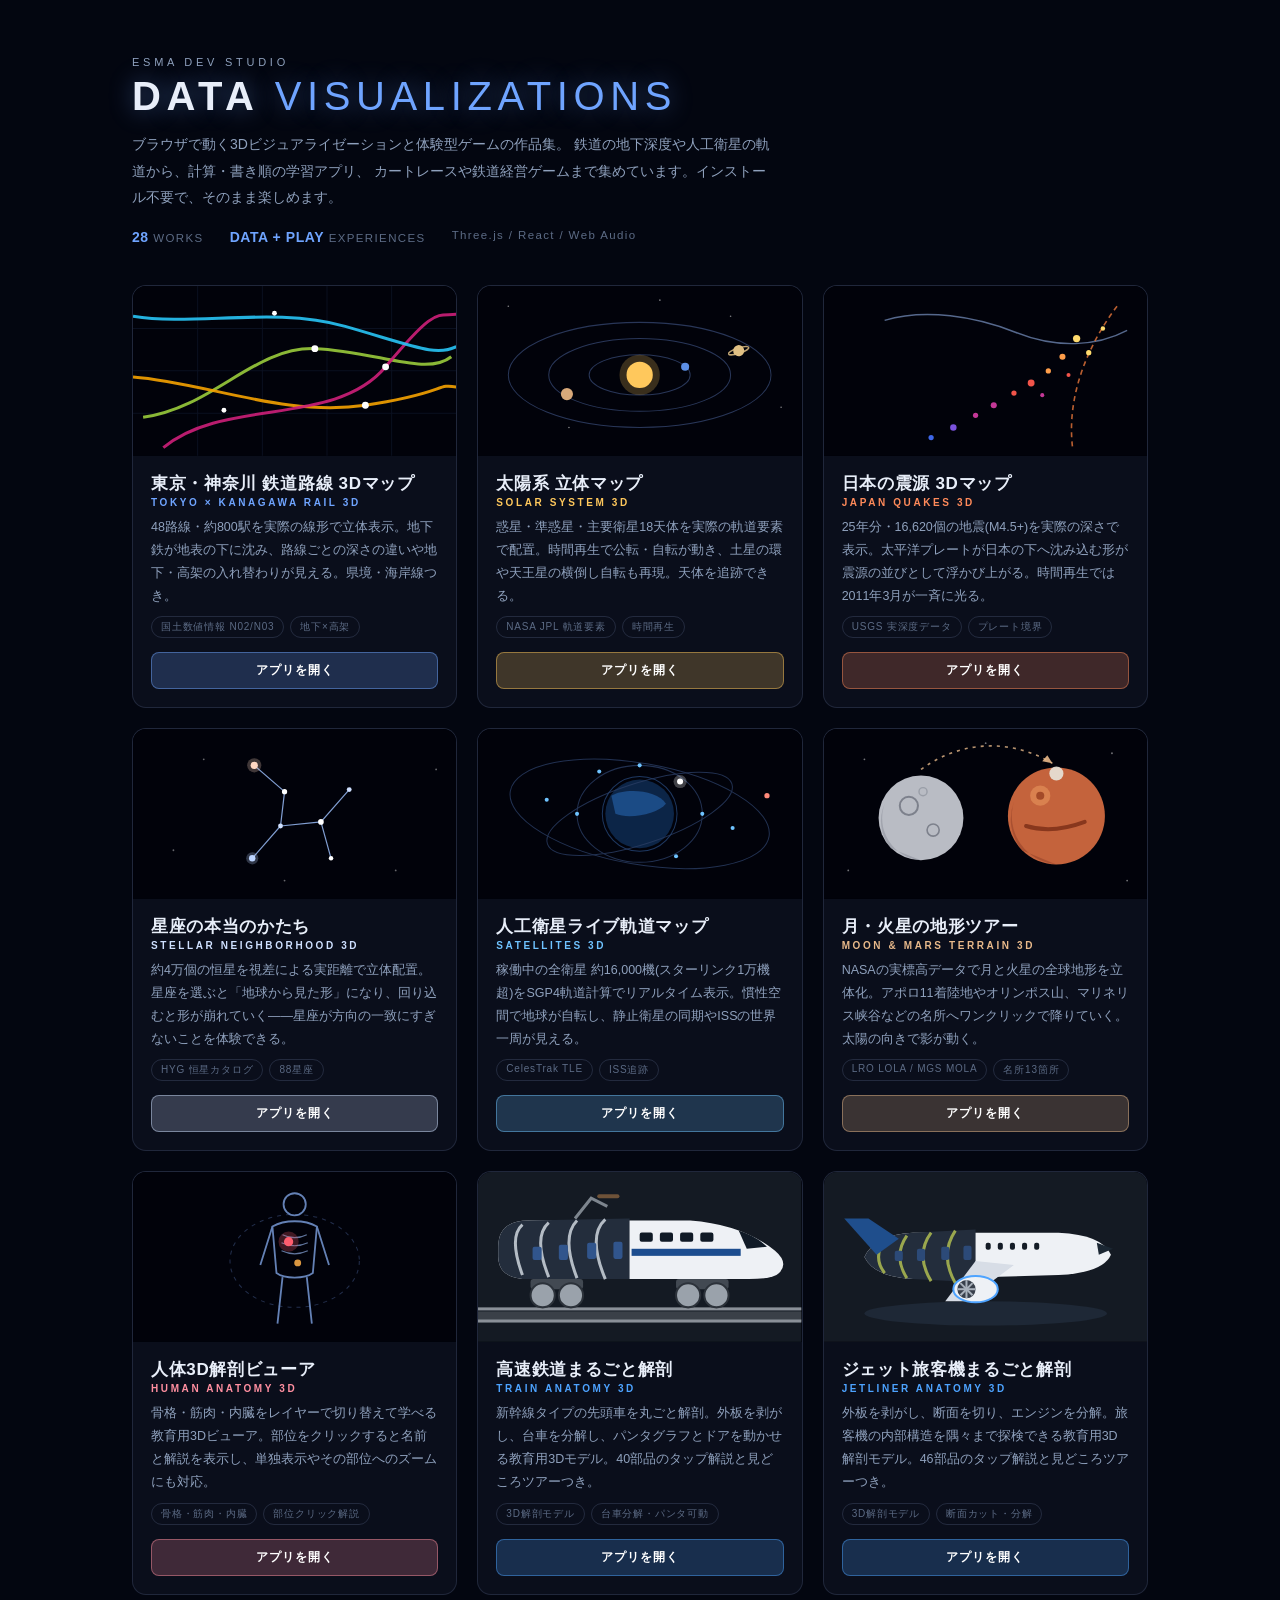
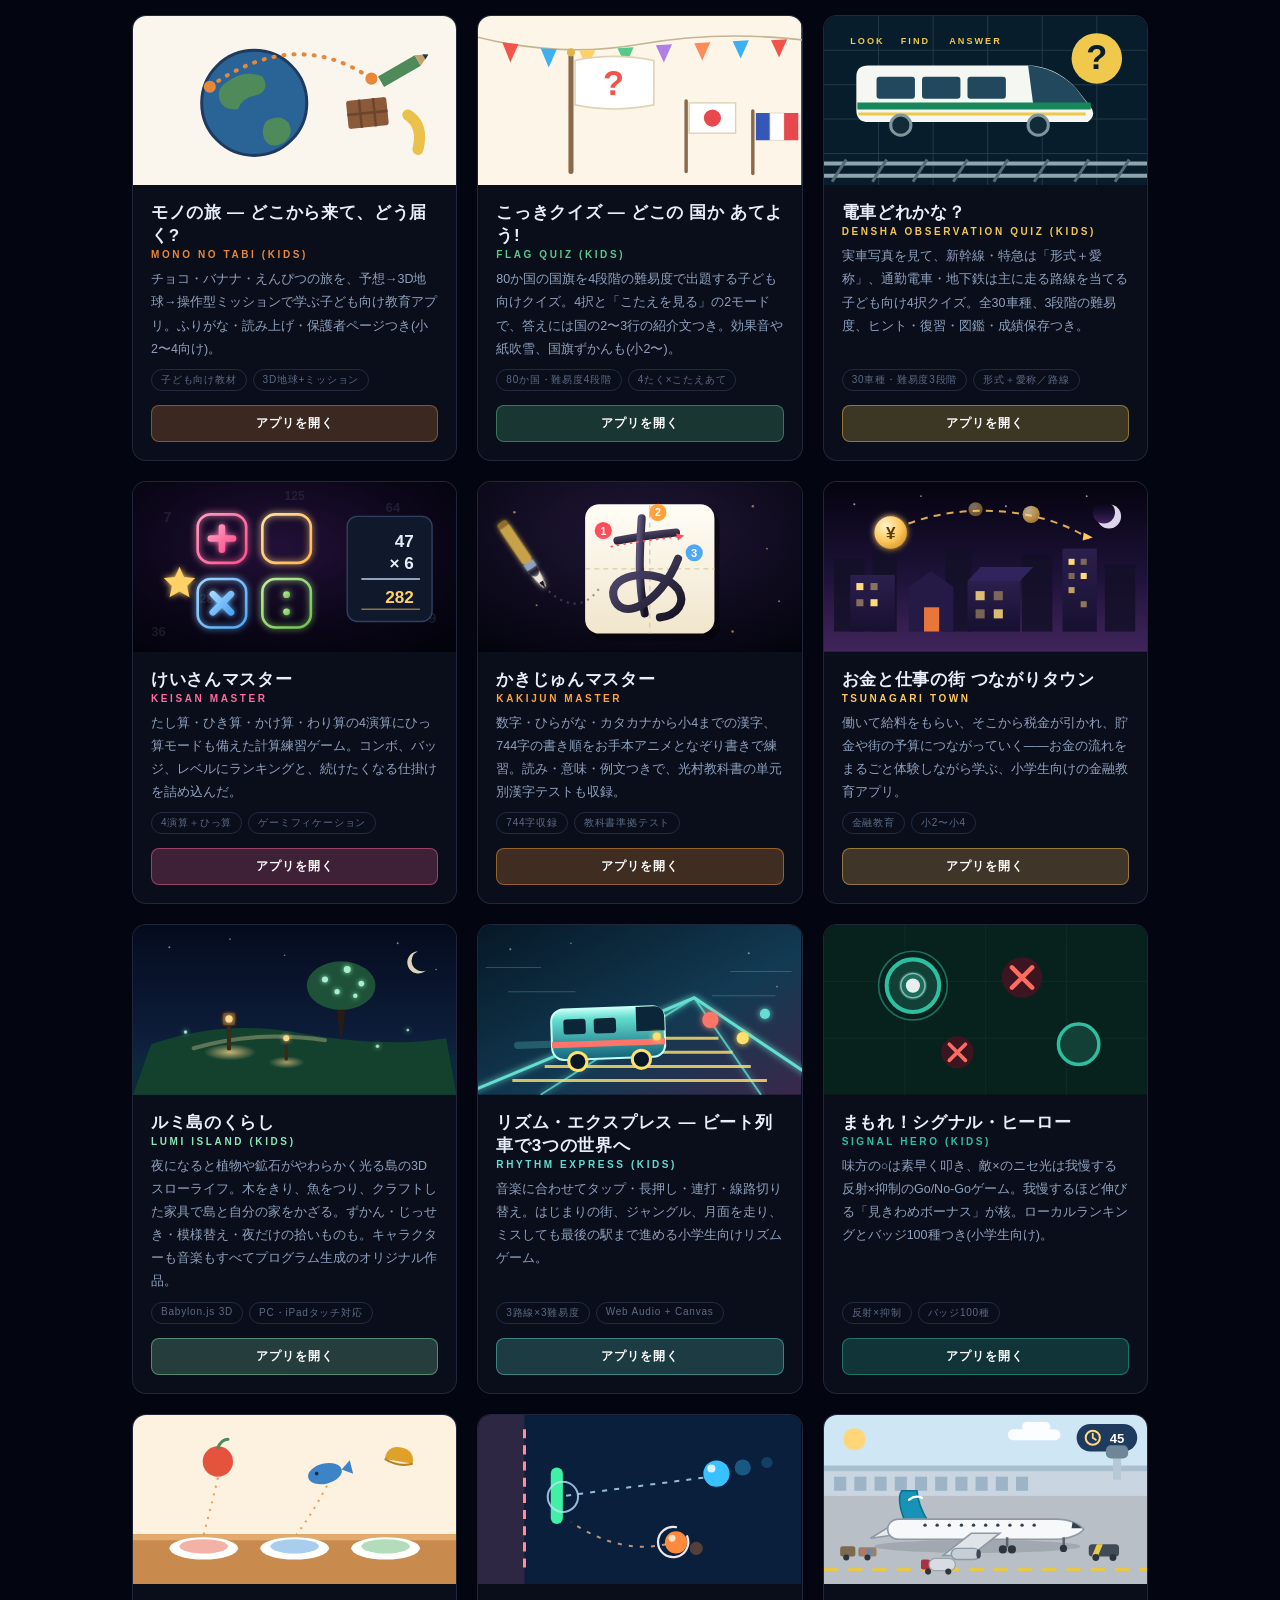
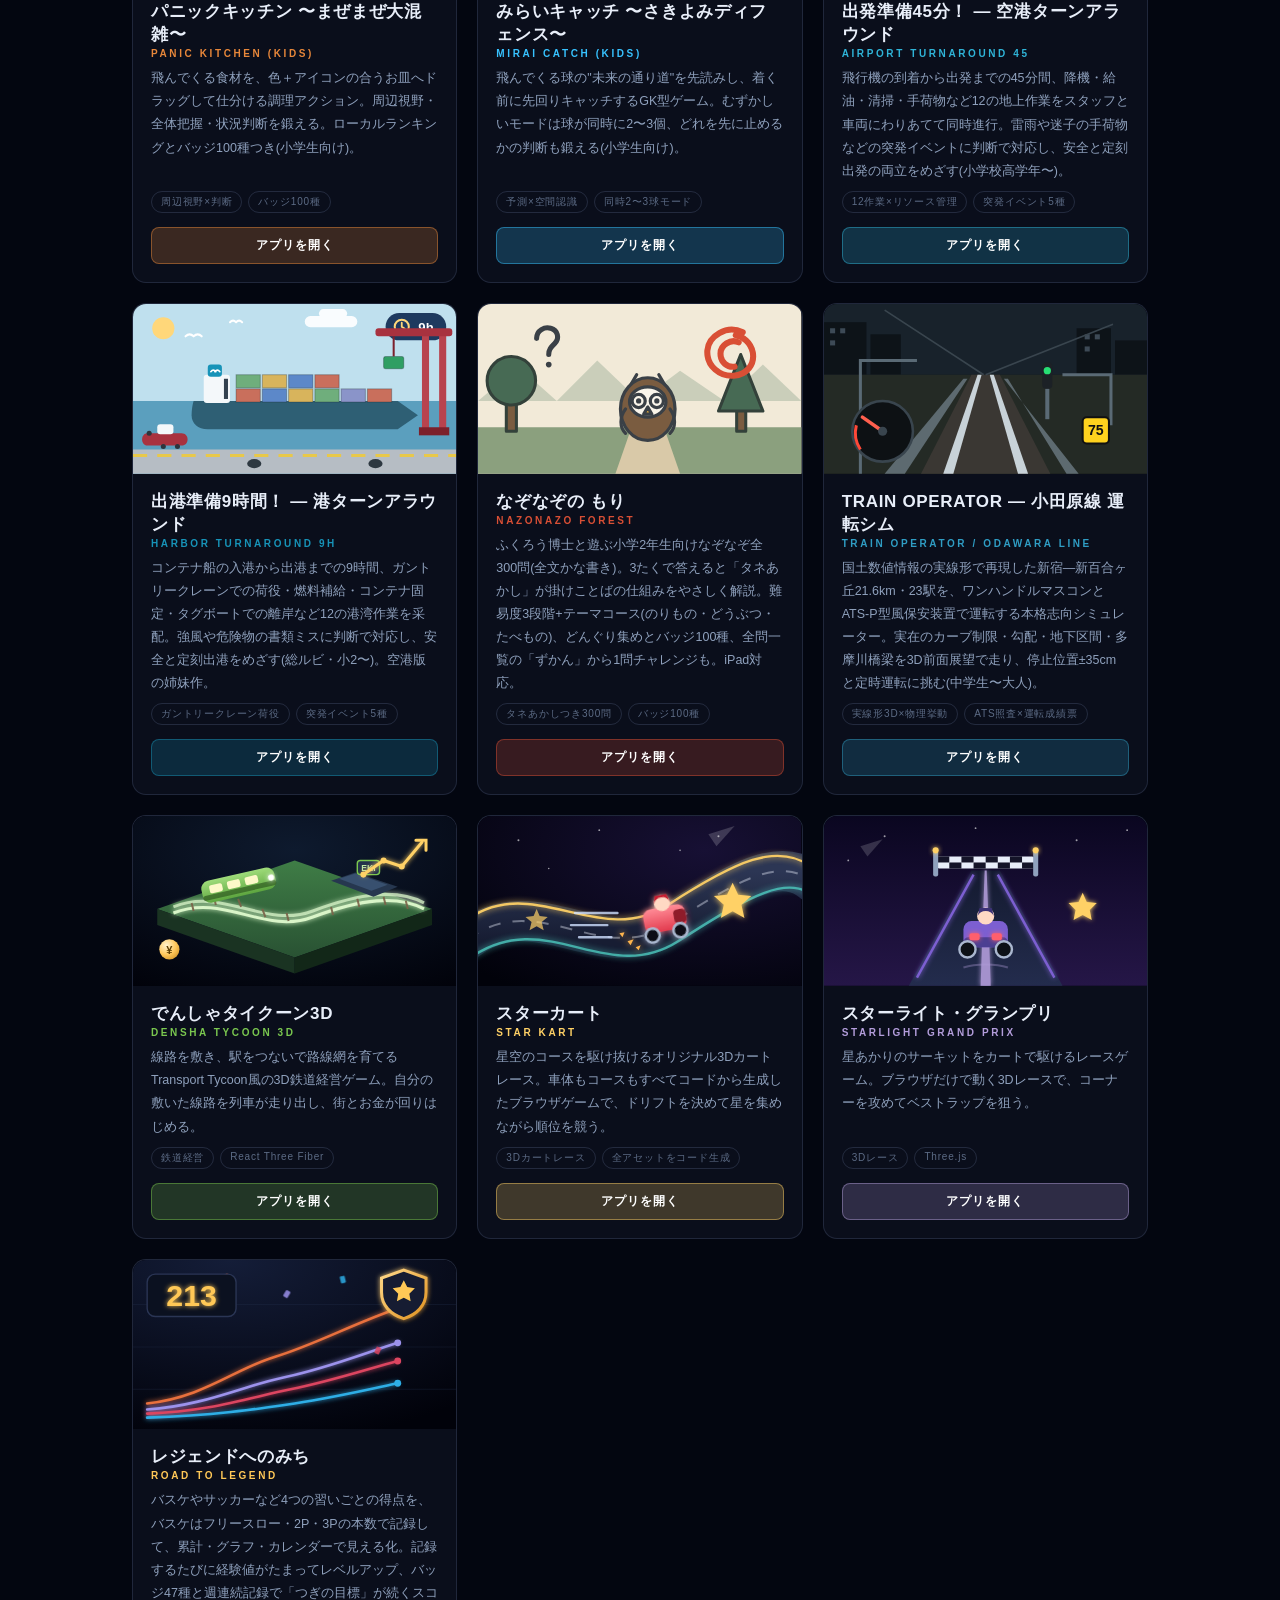
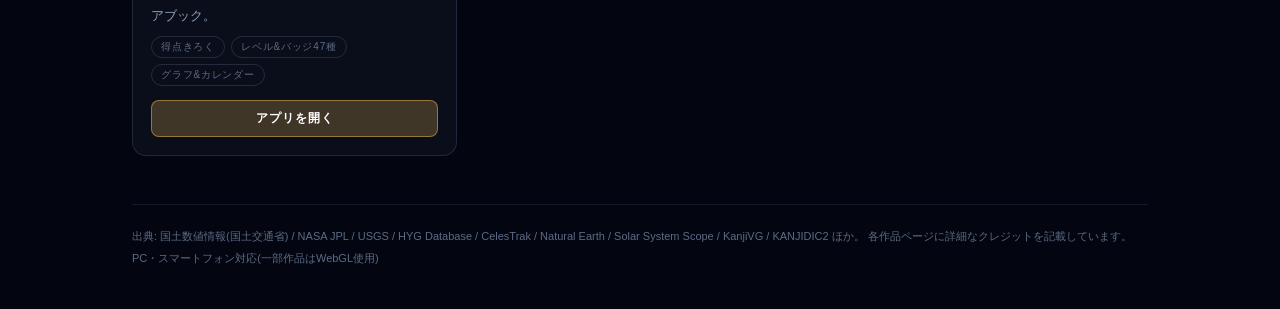
==== commit 46b6e153: "作品カード追加: レジェンドへのみち(得点記録アプリ)・28作品に更新 Co-Authored-By: Claude Fable 5 <noreply@anthropic.com>" ====
--- a/index.html
+++ b/index.html
@@ -4,7 +4,7 @@
 <meta charset="UTF-8" />
 <meta name="viewport" content="width=device-width, initial-scale=1.0" />
 <title>ESMA DEV STUDIO — データビジュアライゼーション作品集</title>
-<meta name="description" content="ブラウザで楽しめる3D作品と体験型ゲームの作品集。鉄道・宇宙・人体の立体表示に、学習アプリ「けいさんマスター」「かきじゅんマスター」「つながりタウン」「なぞなぞのもり」、スローライフ「ルミ島のくらし」、レース「スターカート」、経営「でんしゃタイクーン3D」、運転シミュレーターまで全27作品。" />
+<meta name="description" content="ブラウザで楽しめる3D作品と体験型ゲームの作品集。鉄道・宇宙・人体の立体表示に、学習アプリ「けいさんマスター」「かきじゅんマスター」「つながりタウン」「なぞなぞのもり」、スローライフ「ルミ島のくらし」、レース「スターカート」、経営「でんしゃタイクーン3D」、運転シミュレーター、得点記録「レジェンドへのみち」まで全28作品。" />
 <link rel="icon" href='data:image/svg+xml,<svg xmlns="http://www.w3.org/2000/svg" viewBox="0 0 100 100"><text y="80" font-size="80">✦</text></svg>' />
 <style>
   :root {
@@ -120,7 +120,7 @@
       カートレースや鉄道経営ゲームまで集めています。インストール不要で、そのまま楽しめます。
     </p>
     <div class="stats">
-      <span><b>27</b> WORKS</span>
+      <span><b>28</b> WORKS</span>
       <span><b>DATA + PLAY</b> EXPERIENCES</span>
       <span>Three.js / React / Web Audio</span>
     </div>
@@ -1449,6 +1449,64 @@
       </div>
     </div>
 
+    <!-- レジェンドへのみち -->
+    <div class="card" style="--card-accent:#ffc857">
+      <svg class="thumb" viewBox="0 0 320 168" xmlns="http://www.w3.org/2000/svg">
+        <defs>
+          <radialGradient id="rl-bg" cx="30%" cy="0%" r="110%">
+            <stop offset="0%" stop-color="#141d38"/><stop offset="100%" stop-color="#01020a"/>
+          </radialGradient>
+          <linearGradient id="rl-gold" x1="0" y1="0" x2="1" y2="1">
+            <stop offset="0%" stop-color="#ffd98a"/><stop offset="100%" stop-color="#e0921f"/>
+          </linearGradient>
+          <filter id="rl-glow" x="-70%" y="-70%" width="240%" height="240%">
+            <feGaussianBlur stdDeviation="2.6" result="b"/>
+            <feMerge><feMergeNode in="b"/><feMergeNode in="SourceGraphic"/></feMerge>
+          </filter>
+        </defs>
+        <rect width="320" height="168" fill="url(#rl-bg)"/>
+        <g opacity="0.3" stroke="#26324f" stroke-width="1">
+          <path d="M0 44 H320 M0 86 H320 M0 128 H320"/>
+        </g>
+        <!-- 累計スコアの4本の線(チームカラー) -->
+        <g fill="none" stroke-width="2.6" stroke-linecap="round" filter="url(#rl-glow)">
+          <path d="M14 142 C 70 136, 100 108, 140 96 S 220 62, 262 48" stroke="#e8703d"/>
+          <path d="M14 148 C 72 144, 110 124, 150 116 S 230 92, 262 82" stroke="#9c92ec"/>
+          <path d="M14 152 C 76 150, 116 136, 156 128 S 232 108, 262 100" stroke="#dc4560"/>
+          <path d="M14 156 C 80 154, 120 148, 160 142 S 234 128, 262 122" stroke="#2eaee6"/>
+        </g>
+        <g>
+          <circle cx="262" cy="48" r="3.4" fill="#e8703d"/><circle cx="262" cy="82" r="3.4" fill="#9c92ec"/>
+          <circle cx="262" cy="100" r="3.4" fill="#dc4560"/><circle cx="262" cy="122" r="3.4" fill="#2eaee6"/>
+        </g>
+        <!-- ゴールの盾とスター -->
+        <g transform="translate(268 30)" filter="url(#rl-glow)">
+          <path d="M0 -20 22 -12v14c0 13-9 22-22 26-13-4-22-13-22-26v-14Z" fill="#131c33" stroke="url(#rl-gold)" stroke-width="3"/>
+          <path d="m0 -10 3.4 6.8 7.6 1.1-5.5 5.4 1.3 7.6L0 7.3l-6.8 3.6 1.3-7.6-5.5-5.4 7.6-1.1Z" fill="#ffc857"/>
+        </g>
+        <!-- 紙ふぶき -->
+        <g opacity="0.85">
+          <rect x="36" y="24" width="5" height="7" rx="1" fill="#ffc857" transform="rotate(18 38 27)"/>
+          <rect x="90" y="14" width="5" height="7" rx="1" fill="#e8703d" transform="rotate(-24 92 17)"/>
+          <rect x="150" y="30" width="5" height="7" rx="1" fill="#9c92ec" transform="rotate(30 152 33)"/>
+          <rect x="205" y="16" width="5" height="7" rx="1" fill="#2eaee6" transform="rotate(-14 207 19)"/>
+          <rect x="240" y="86" width="5" height="7" rx="1" fill="#dc4560" transform="rotate(24 242 89)"/>
+        </g>
+        <!-- スコアボードの数字 -->
+        <g transform="translate(20 22)">
+          <rect x="-6" y="-8" width="88" height="42" rx="8" fill="#0b1120" stroke="#2a3554" stroke-width="1.4"/>
+          <text x="38" y="24" text-anchor="middle" font-family="'Oswald','Arial Narrow',sans-serif" font-size="30" font-weight="700" fill="#ffc857" filter="url(#rl-glow)">213</text>
+        </g>
+      </svg>
+      <div class="card-body">
+        <h2>レジェンドへのみち<span class="en">ROAD TO LEGEND</span></h2>
+        <p>バスケやサッカーなど4つの習いごとの得点を、バスケはフリースロー・2P・3Pの本数で記録して、累計・グラフ・カレンダーで見える化。記録するたびに経験値がたまってレベルアップ、バッジ47種と週連続記録で「つぎの目標」が続くスコアブック。</p>
+        <div class="tags"><span class="tag">得点きろく</span><span class="tag">レベル&amp;バッジ47種</span><span class="tag">グラフ&amp;カレンダー</span></div>
+        <div class="card-links">
+          <a class="btn primary" href="https://esma-dev-studio.github.io/road-to-legend/">アプリを開く</a>        </div>
+      </div>
+    </div>
+
   </main>
 
   <footer>
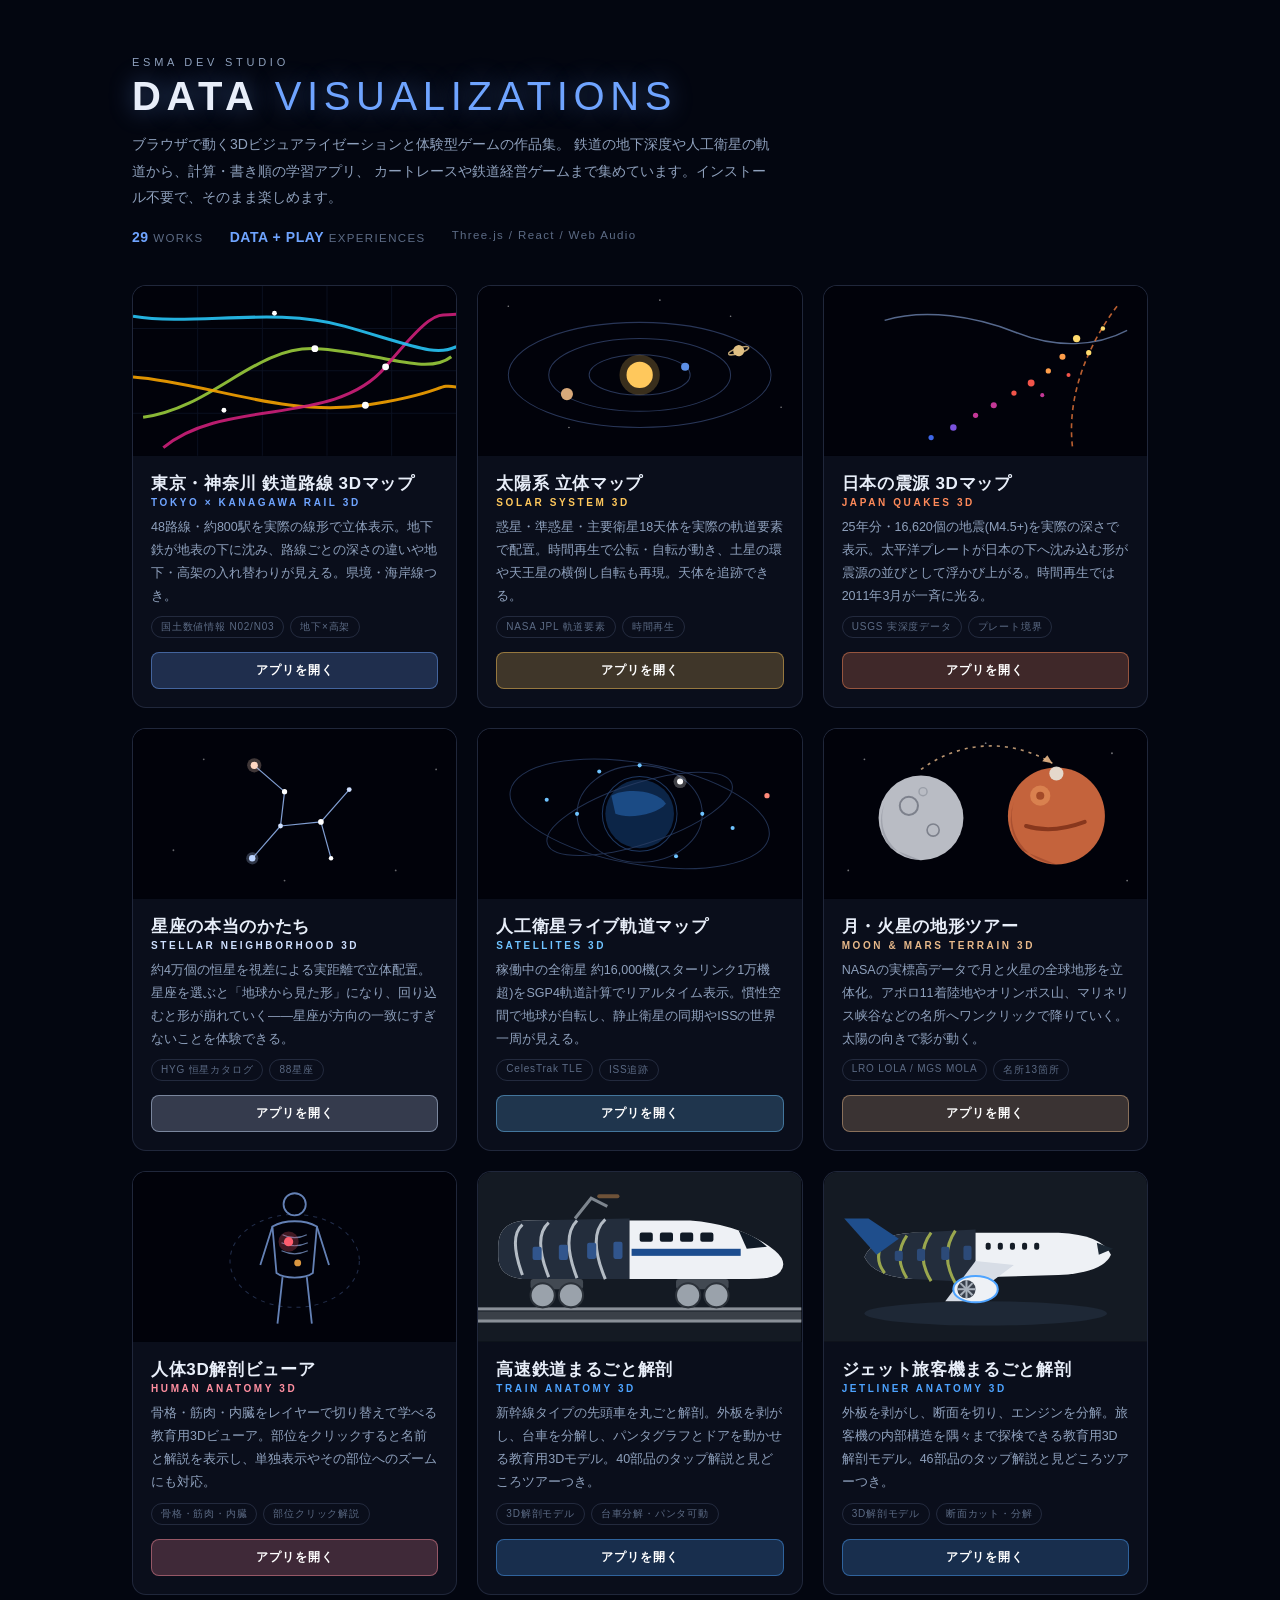
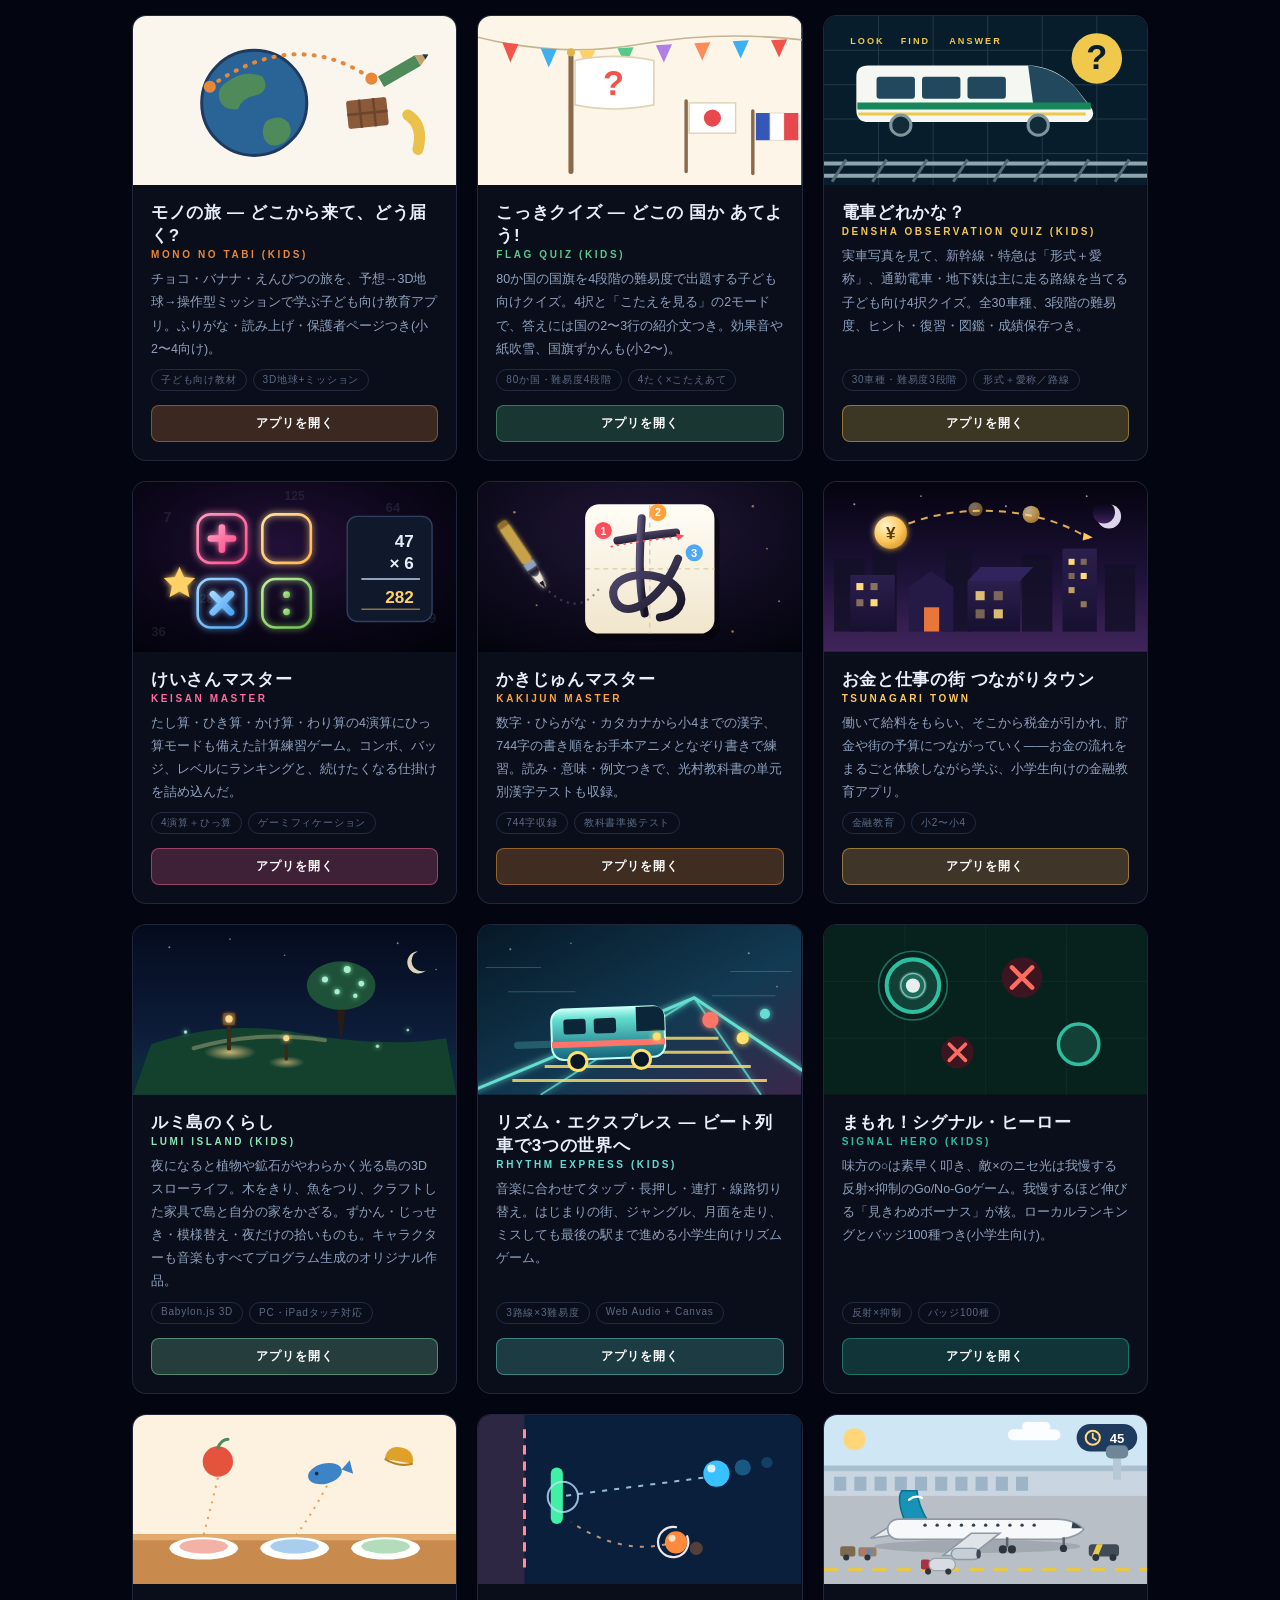
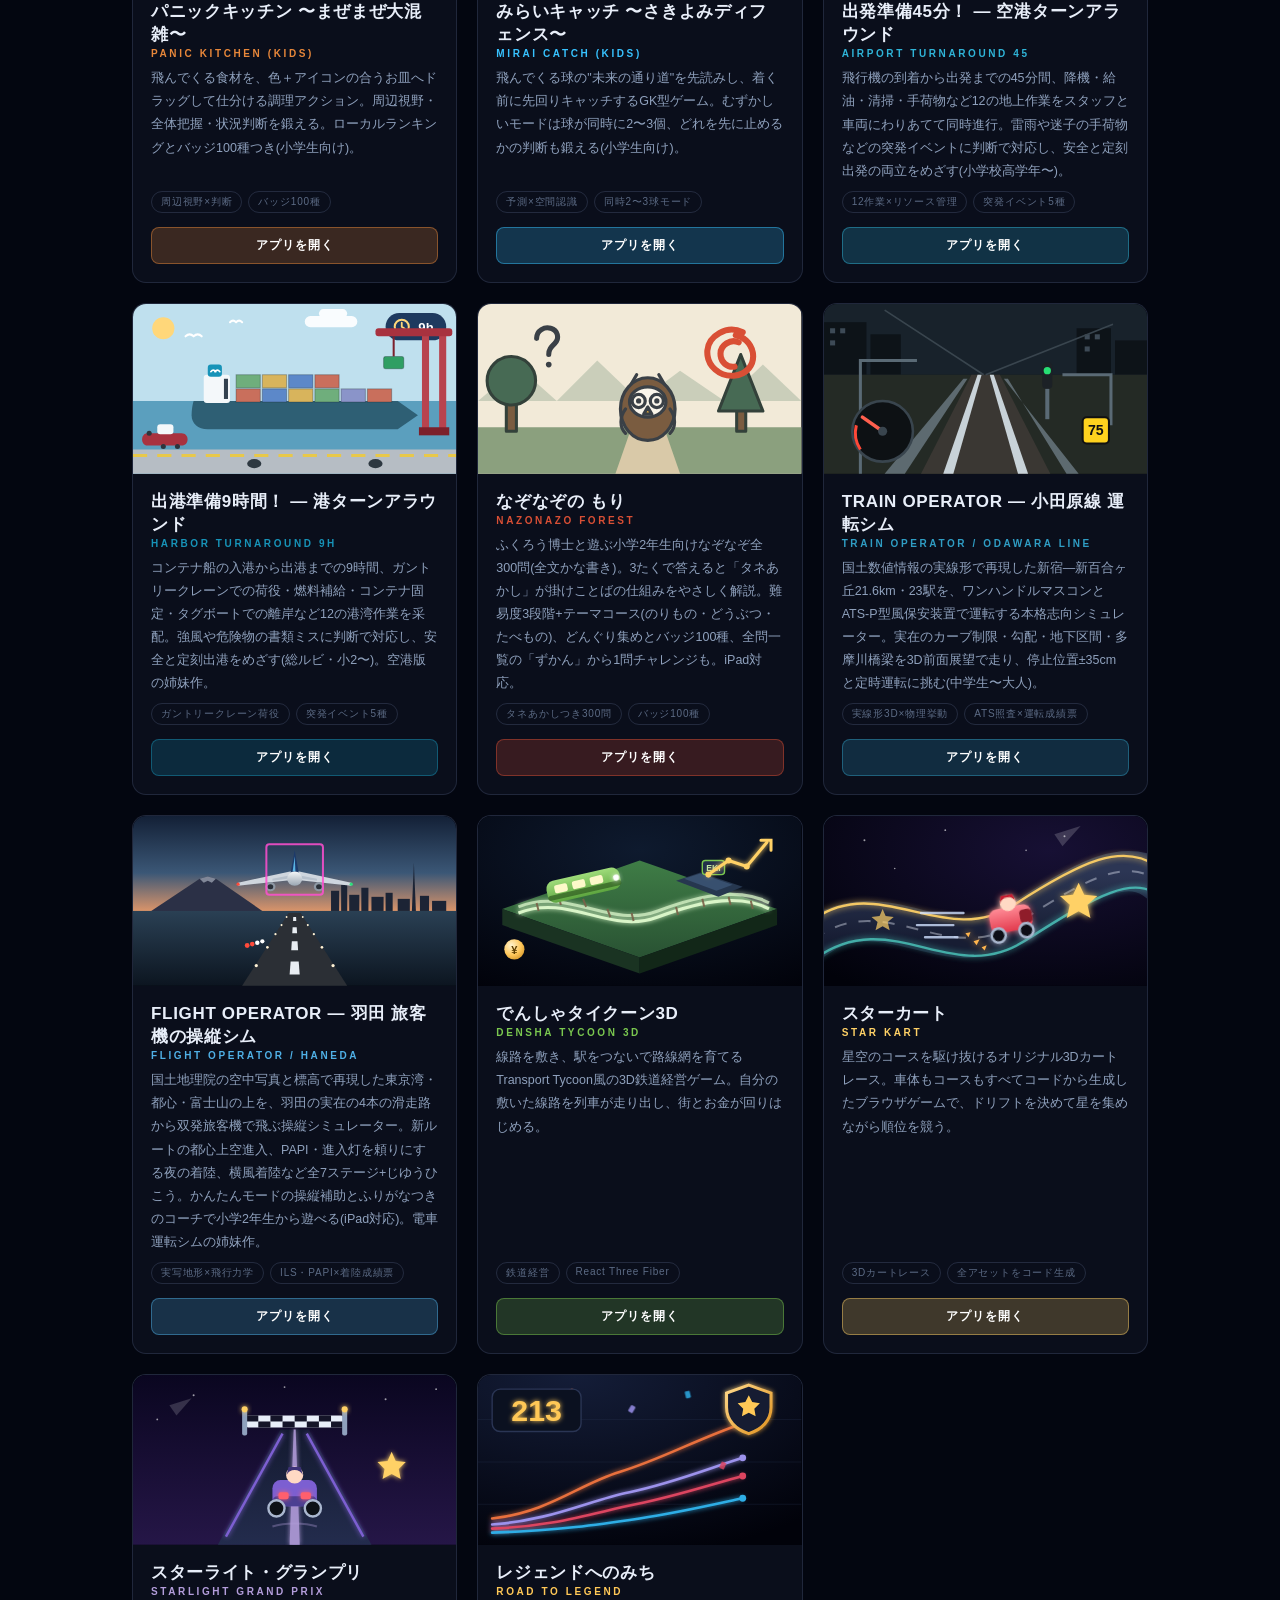
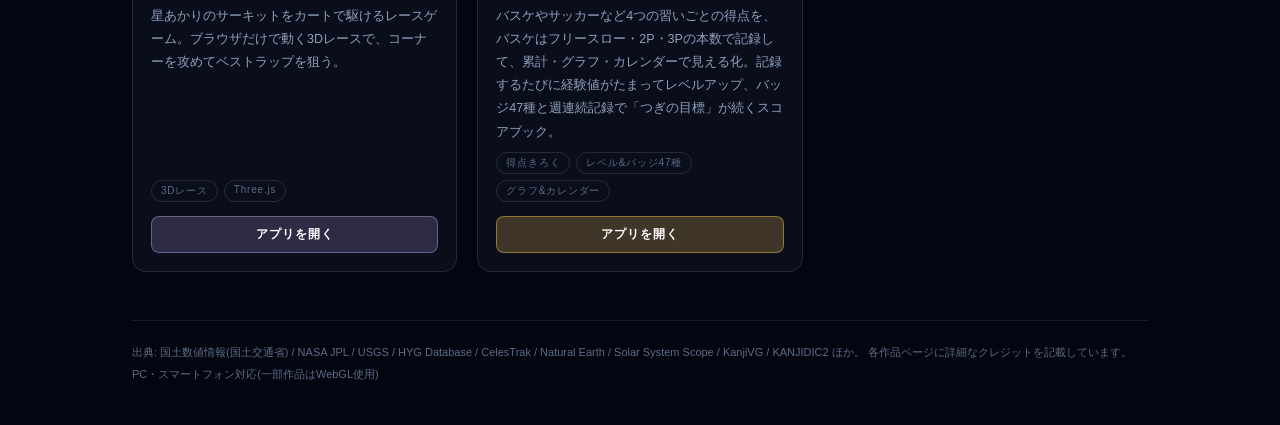
==== commit 7da09328: "作品カード追加: FLIGHT OPERATOR 羽田(旅客機の操縦シミュレーター)・29作品に更新 Co-Authored-By: Claude Opus 5.5 <noreply@anthropi" ====
--- a/index.html
+++ b/index.html
@@ -4,7 +4,7 @@
 <meta charset="UTF-8" />
 <meta name="viewport" content="width=device-width, initial-scale=1.0" />
 <title>ESMA DEV STUDIO — データビジュアライゼーション作品集</title>
-<meta name="description" content="ブラウザで楽しめる3D作品と体験型ゲームの作品集。鉄道・宇宙・人体の立体表示に、学習アプリ「けいさんマスター」「かきじゅんマスター」「つながりタウン」「なぞなぞのもり」、スローライフ「ルミ島のくらし」、レース「スターカート」、経営「でんしゃタイクーン3D」、運転シミュレーター、得点記録「レジェンドへのみち」まで全28作品。" />
+<meta name="description" content="ブラウザで楽しめる3D作品と体験型ゲームの作品集。鉄道・宇宙・人体の立体表示に、学習アプリ「けいさんマスター」「かきじゅんマスター」「つながりタウン」「なぞなぞのもり」、スローライフ「ルミ島のくらし」、レース「スターカート」、経営「でんしゃタイクーン3D」、電車と旅客機の運転・操縦シミュレーター、得点記録「レジェンドへのみち」まで全29作品。" />
 <link rel="icon" href='data:image/svg+xml,<svg xmlns="http://www.w3.org/2000/svg" viewBox="0 0 100 100"><text y="80" font-size="80">✦</text></svg>' />
 <style>
   :root {
@@ -120,7 +120,7 @@
       カートレースや鉄道経営ゲームまで集めています。インストール不要で、そのまま楽しめます。
     </p>
     <div class="stats">
-      <span><b>28</b> WORKS</span>
+      <span><b>29</b> WORKS</span>
       <span><b>DATA + PLAY</b> EXPERIENCES</span>
       <span>Three.js / React / Web Audio</span>
     </div>
@@ -1256,6 +1256,71 @@
         </div>
       </div>
     </div>
+    <!-- FLIGHT OPERATOR 羽田 -->
+    <div class="card" style="--card-accent:#4fb0e6">
+      <svg class="thumb" viewBox="0 0 320 168" xmlns="http://www.w3.org/2000/svg">
+        <defs>
+          <linearGradient id="fo-sky" x1="0" y1="0" x2="0" y2="1">
+            <stop offset="0" stop-color="#132036"/><stop offset="0.6" stop-color="#3b5776"/><stop offset="1" stop-color="#d9946a"/>
+          </linearGradient>
+          <linearGradient id="fo-sea" x1="0" y1="0" x2="0" y2="1">
+            <stop offset="0" stop-color="#2a4054"/><stop offset="1" stop-color="#0c1520"/>
+          </linearGradient>
+          <linearGradient id="fo-body" x1="0" y1="0" x2="0" y2="1">
+            <stop offset="0" stop-color="#f4f6f8"/><stop offset="1" stop-color="#9aa6b2"/>
+          </linearGradient>
+        </defs>
+        <rect width="320" height="94" fill="url(#fo-sky)"/>
+        <!-- 富士山の影絵 -->
+        <path d="M18 94 L66 62 L74 60 L82 62 L128 94 Z" fill="#2b3046"/>
+        <path d="M66 62 L74 60 L82 62 L78 66 L74 64 L70 66 Z" fill="#c9cfdc" opacity="0.55"/>
+        <!-- 都心のシルエット -->
+        <g fill="#1c2435">
+          <rect x="196" y="74" width="8" height="20"/><rect x="206" y="68" width="6" height="26"/><rect x="214" y="78" width="10" height="16"/>
+          <rect x="226" y="71" width="7" height="23"/><rect x="236" y="80" width="12" height="14"/><rect x="250" y="76" width="7" height="18"/>
+          <path d="M276 94 L278 46 L280 94 Z"/>
+          <rect x="262" y="82" width="12" height="12"/><rect x="284" y="79" width="9" height="15"/><rect x="296" y="84" width="14" height="10"/>
+        </g>
+        <rect y="94" width="320" height="74" fill="url(#fo-sea)"/>
+        <!-- 滑走路(遠近) -->
+        <path d="M108 168 L154 96 L166 96 L212 168 Z" fill="#2b2f35"/>
+        <g fill="#e8edf2">
+          <path d="M158.6 100 L161.4 100 L161.6 104 L158.4 104 Z"/><path d="M158 110 L162 110 L162.4 116 L157.6 116 Z"/>
+          <path d="M157.2 124 L162.8 124 L163.4 133 L156.6 133 Z"/><path d="M156 144 L164 144 L165 157 L155 157 Z"/>
+        </g>
+        <!-- 縁灯 -->
+        <g fill="#fff3d6">
+          <circle cx="152" cy="100" r="0.9"/><circle cx="147" cy="108" r="1"/><circle cx="141" cy="117" r="1.1"/><circle cx="133" cy="130" r="1.3"/><circle cx="122" cy="148" r="1.6"/>
+          <circle cx="168" cy="100" r="0.9"/><circle cx="173" cy="108" r="1"/><circle cx="179" cy="117" r="1.1"/><circle cx="187" cy="130" r="1.3"/><circle cx="198" cy="148" r="1.6"/>
+        </g>
+        <!-- PAPI(白2・赤2) -->
+        <g>
+          <circle cx="128" cy="124" r="2.1" fill="#ffffff"/><circle cx="123" cy="125.4" r="2.2" fill="#ffffff"/>
+          <circle cx="118" cy="126.8" r="2.3" fill="#ff4a3a"/><circle cx="113" cy="128.2" r="2.4" fill="#ff4a3a"/>
+        </g>
+        <!-- 旅客機(うしろから) -->
+        <g>
+          <path d="M160 54 L104 66 L104 69 L160 63 L216 69 L216 66 Z" fill="#cfd6de"/>
+          <path d="M160 58 L138 62 L138 64 L160 61 L182 64 L182 62 Z" fill="#b7c1cc"/>
+          <path d="M160 34 L156 56 L164 56 Z" fill="#1d3a6a"/>
+          <path d="M160 40 L158 55 L160.8 55 Z" fill="#59b3e3"/>
+          <ellipse cx="160" cy="62" rx="7.5" ry="7" fill="url(#fo-body)"/>
+          <ellipse cx="136" cy="70" rx="5" ry="4.6" fill="#8d98a4"/><ellipse cx="136" cy="70" rx="2.8" ry="2.5" fill="#2a3038"/>
+          <ellipse cx="184" cy="70" rx="5" ry="4.6" fill="#8d98a4"/><ellipse cx="184" cy="70" rx="2.8" ry="2.5" fill="#2a3038"/>
+          <circle cx="104" cy="67.5" r="1.6" fill="#ff4a3a"/><circle cx="216" cy="67.5" r="1.6" fill="#2ee07c"/>
+        </g>
+        <!-- ガイドリング -->
+        <rect x="132" y="28" width="56" height="50" rx="3" fill="none" stroke="#ff4fd0" stroke-width="2" opacity="0.85"/>
+      </svg>
+      <div class="card-body">
+        <h2>FLIGHT OPERATOR ― 羽田 旅客機の操縦シム<span class="en">FLIGHT OPERATOR / HANEDA</span></h2>
+        <p>国土地理院の空中写真と標高で再現した東京湾・都心・富士山の上を、羽田の実在の4本の滑走路から双発旅客機で飛ぶ操縦シミュレーター。新ルートの都心上空進入、PAPI・進入灯を頼りにする夜の着陸、横風着陸など全7ステージ+じゆうひこう。かんたんモードの操縦補助とふりがなつきのコーチで小学2年生から遊べる(iPad対応)。電車運転シムの姉妹作。</p>
+        <div class="tags"><span class="tag">実写地形×飛行力学</span><span class="tag">ILS・PAPI×着陸成績票</span></div>
+        <div class="card-links">
+          <a class="btn primary" href="https://esma-dev-studio.github.io/flight-operator-haneda/">アプリを開く</a>
+        </div>
+      </div>
+    </div>
 
     <!-- でんしゃタイクーン3D -->
     <div class="card" style="--card-accent:#7ac74f">
